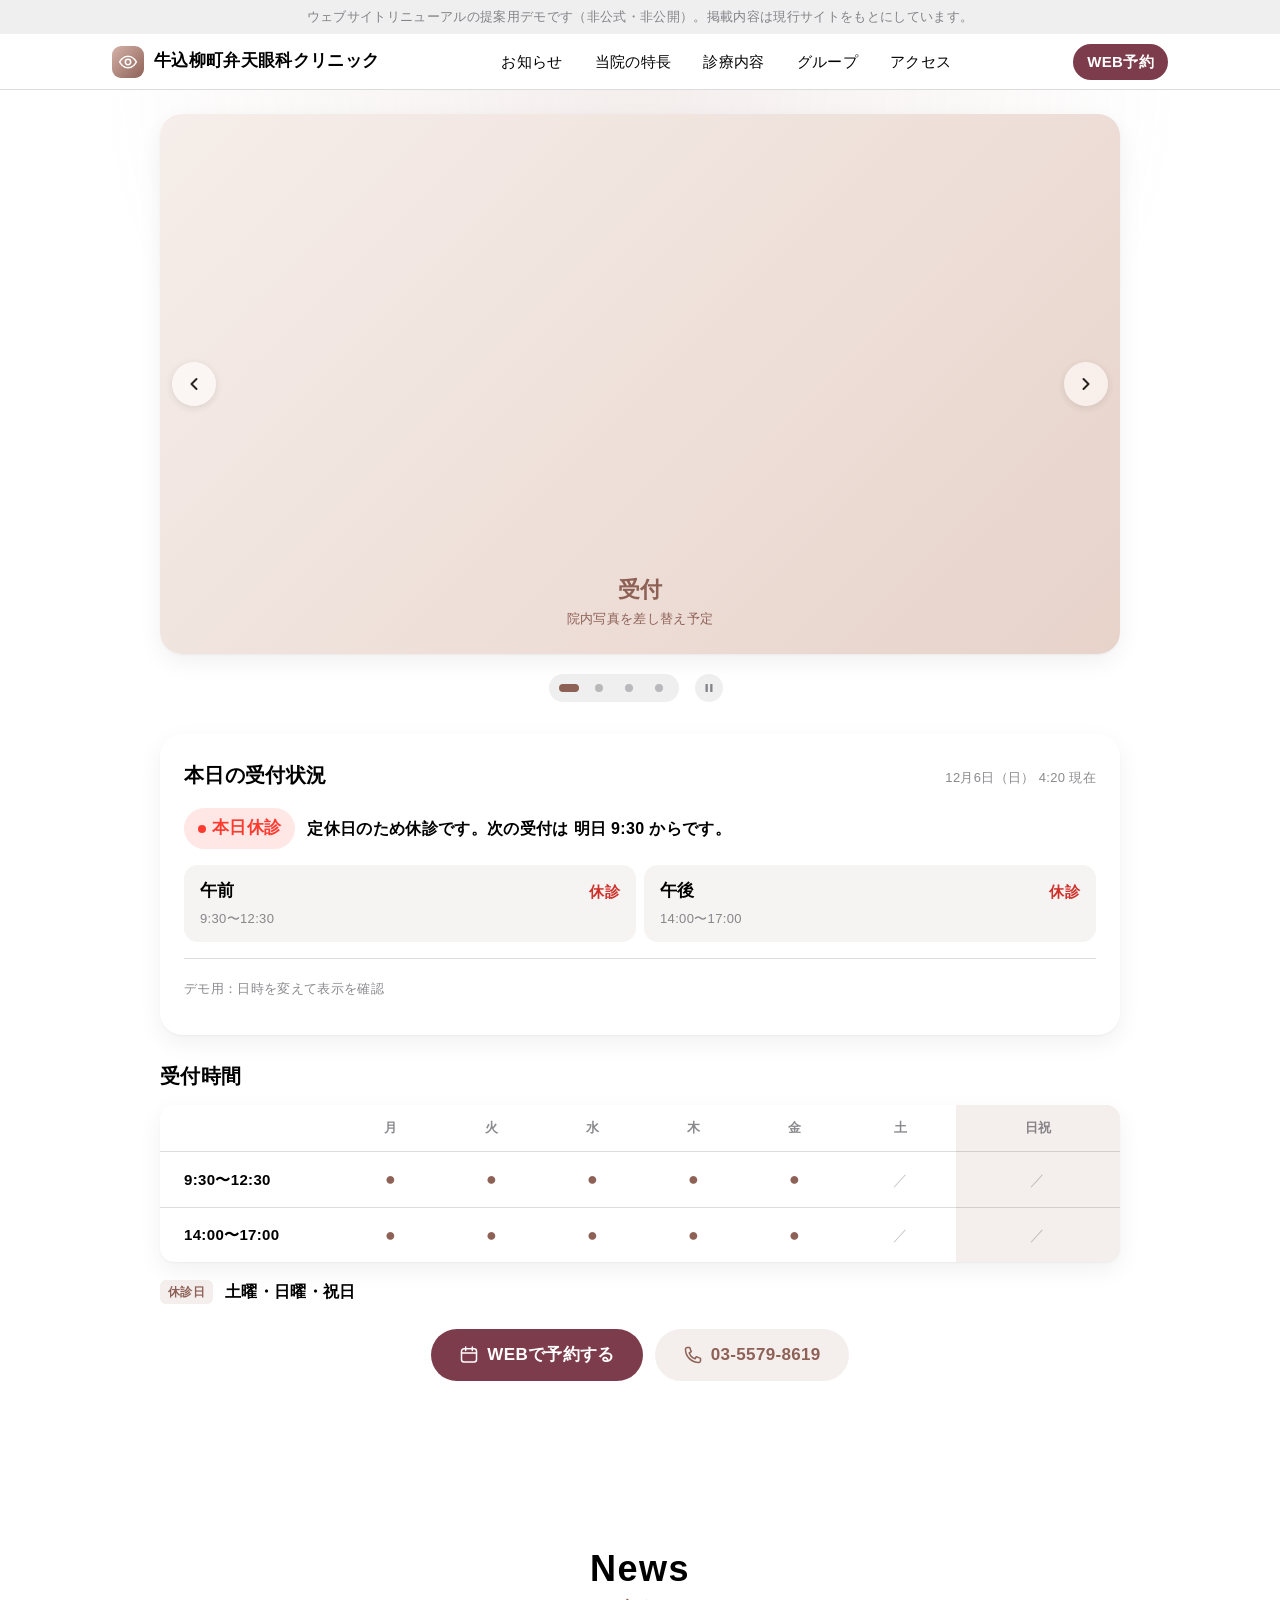
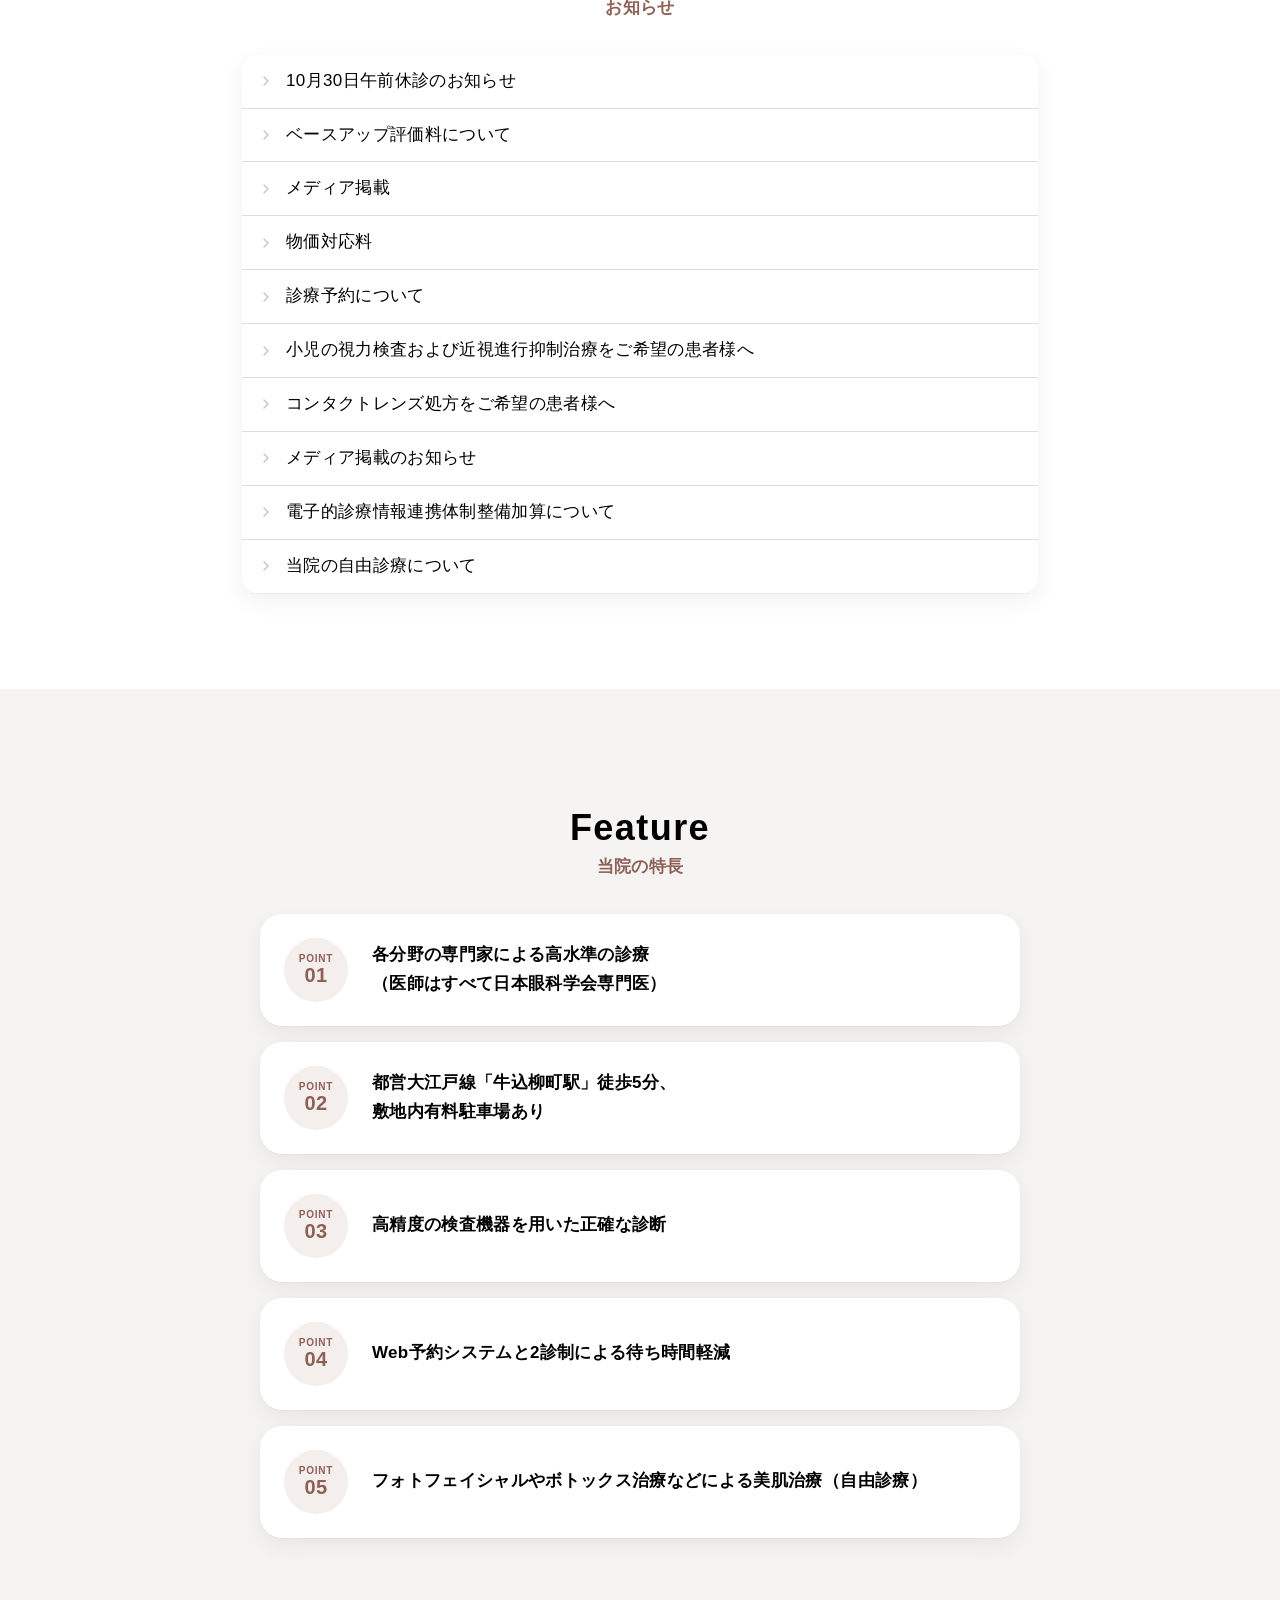
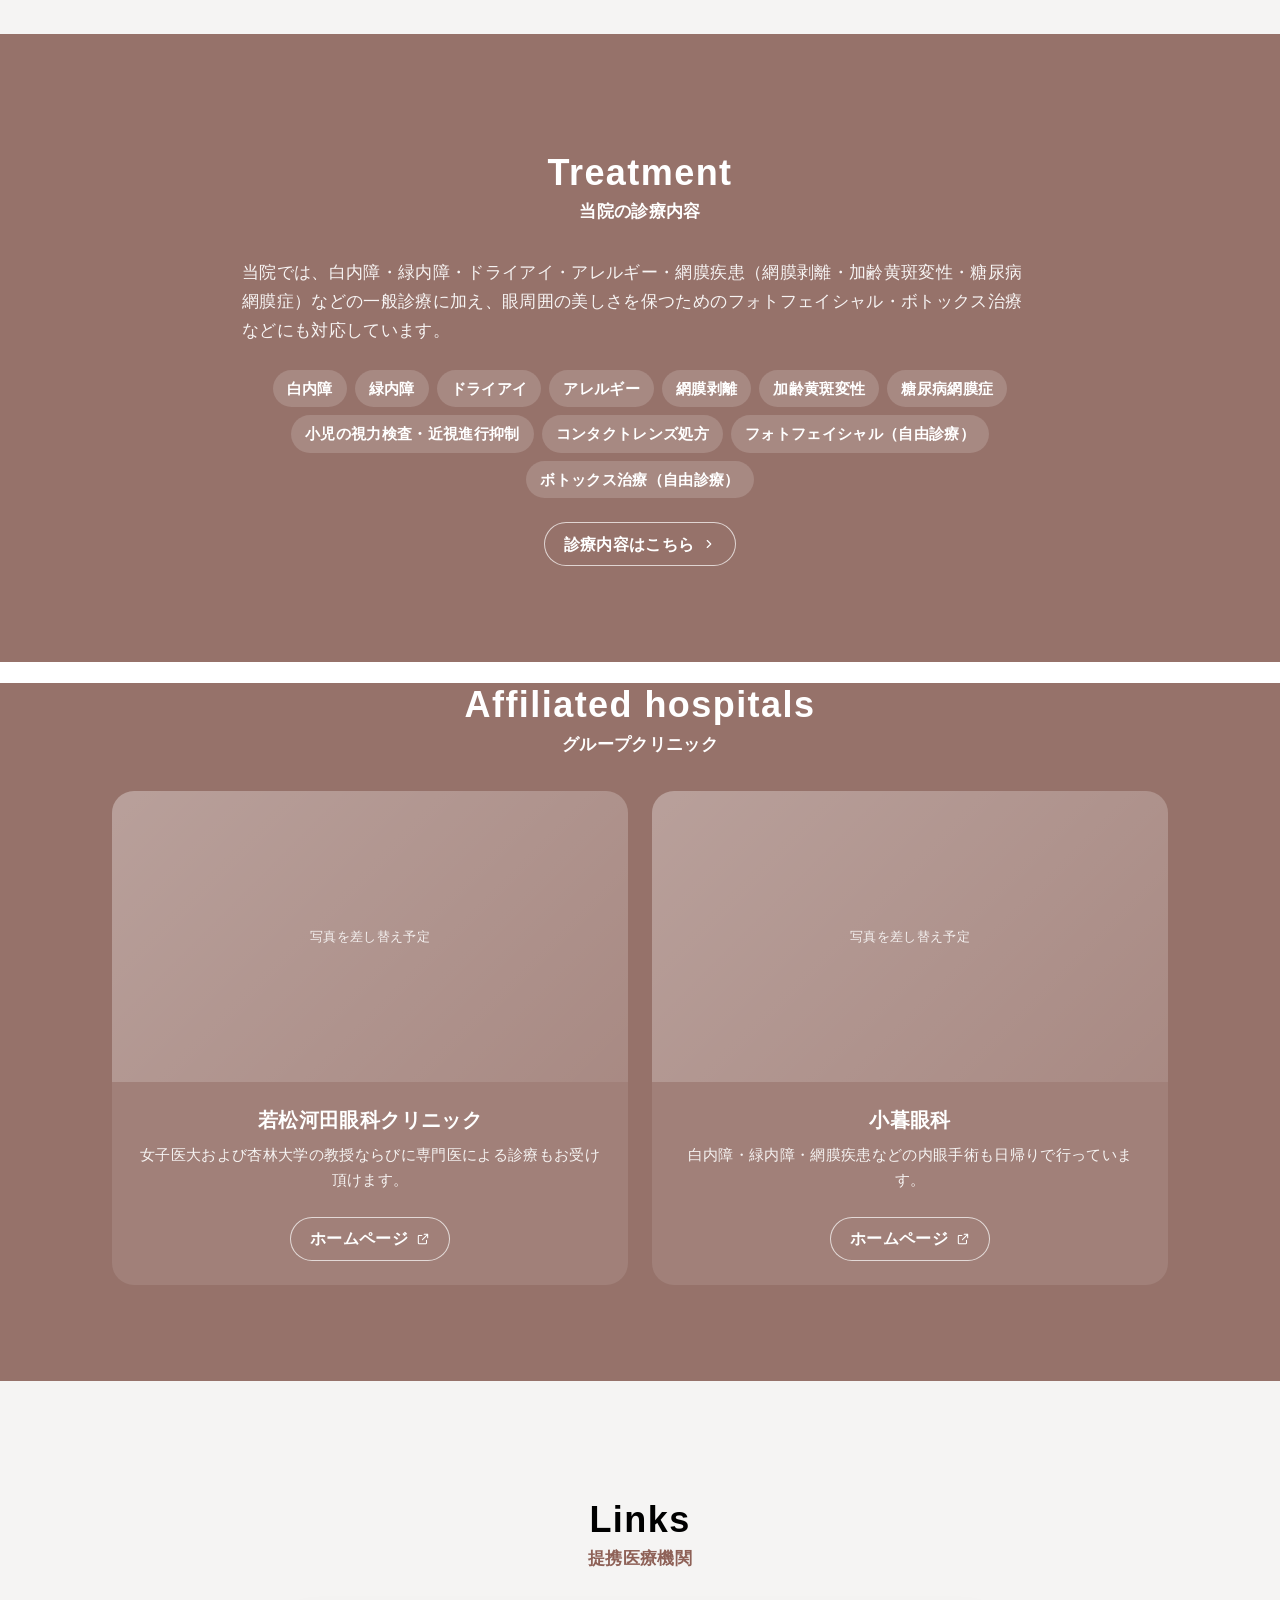
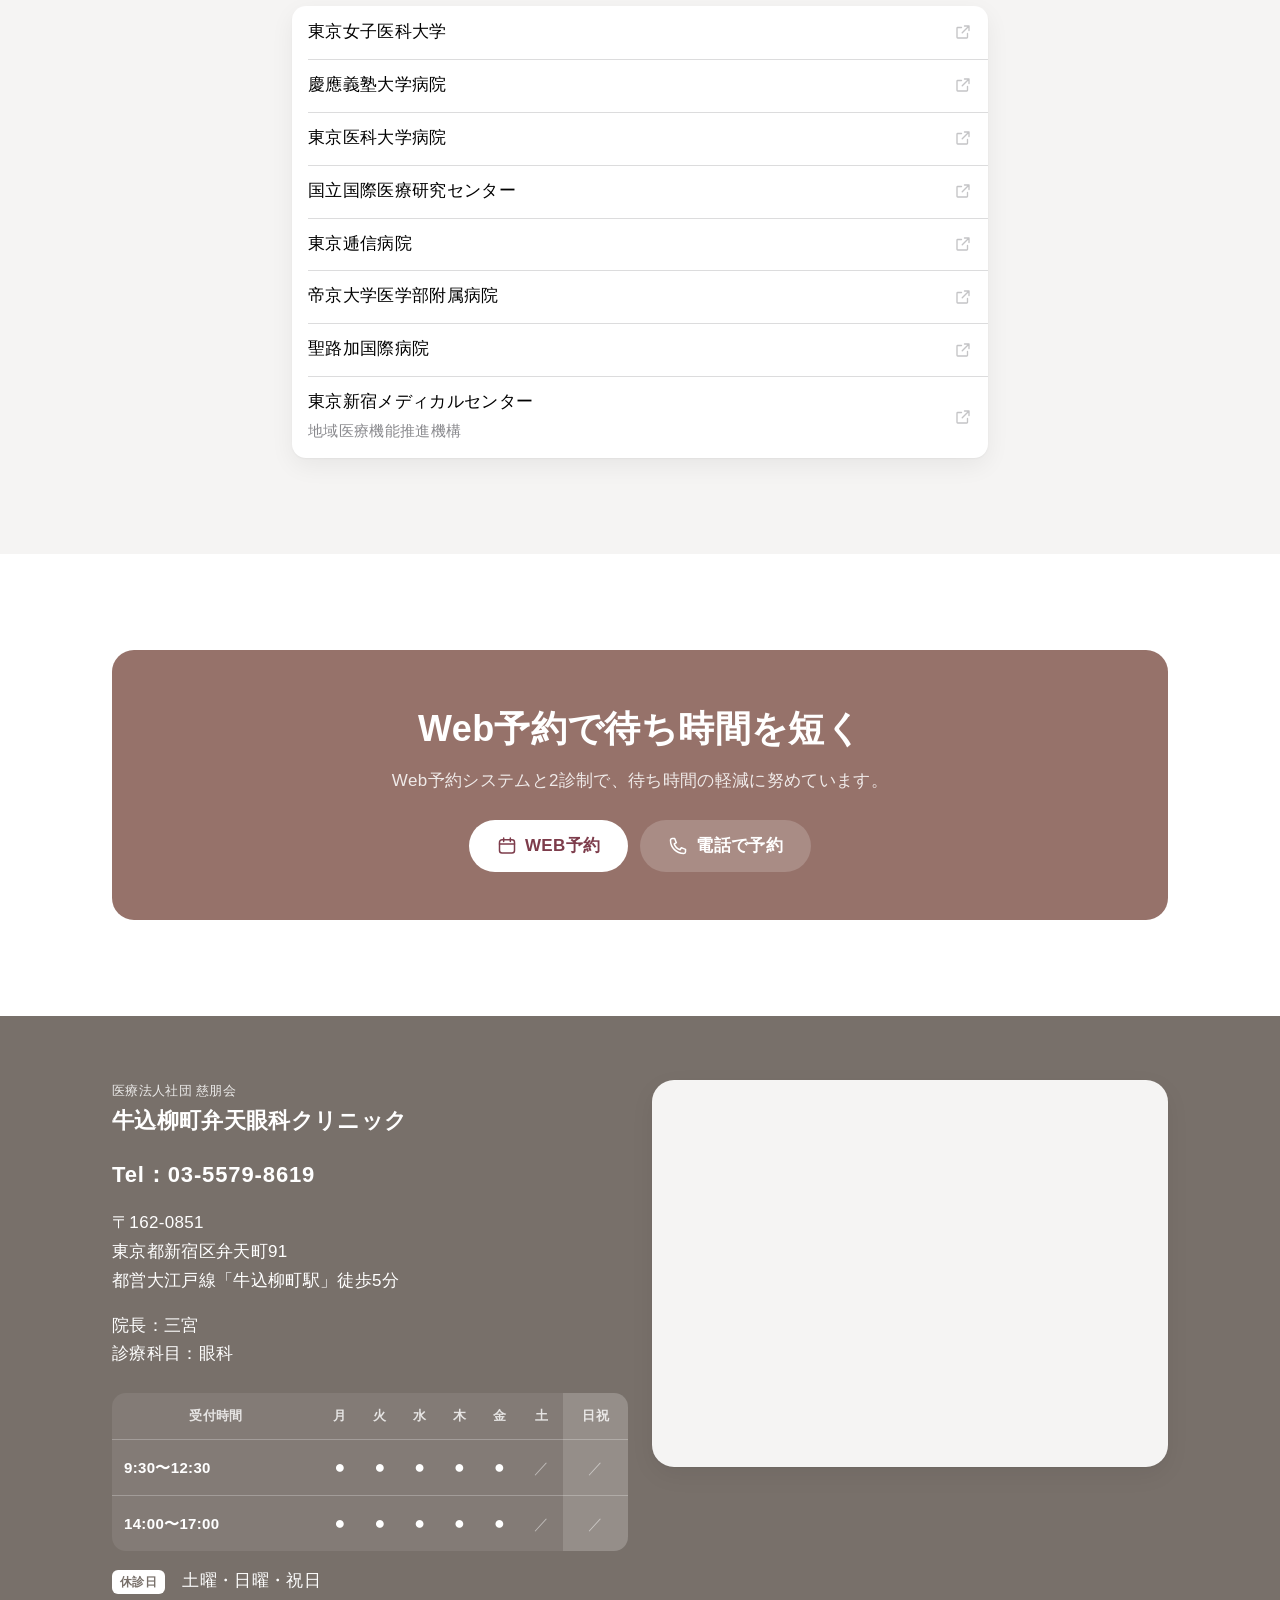
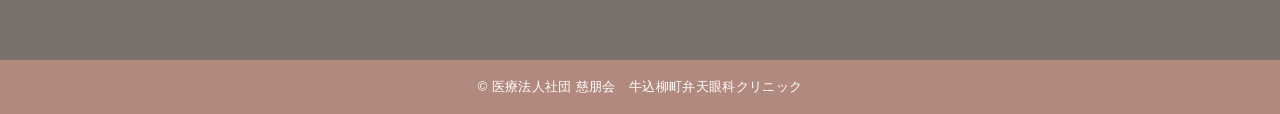
==== index.html @ 4a1d99cc "スライドショーに左右の矢印ボタンを追加 Co-Authored-By: Claude Opus 5.5 <noreply@anthropic.com> Claude-Session: https://" ====
<!doctype html>
<html lang="ja">
<head>
  <meta charset="utf-8">
  <meta name="viewport" content="width=device-width, initial-scale=1, viewport-fit=cover">
  <meta name="color-scheme" content="light dark">
  <meta name="theme-color" content="#ffffff" media="(prefers-color-scheme: light)">
  <meta name="theme-color" content="#000000" media="(prefers-color-scheme: dark)">
  <meta name="robots" content="noindex, nofollow">
  <title>牛込柳町弁天眼科クリニック｜リニューアル提案デモ</title>
  <meta name="description" content="牛込柳町弁天眼科クリニック ウェブサイトリニューアルの提案用デモ（非公式）。">
  <link rel="stylesheet" href="assets/style.css">
  <script src="assets/main.js" defer></script>
</head>
<body>
<svg xmlns="http://www.w3.org/2000/svg" style="display:none" aria-hidden="true">
  <symbol id="i-eye" viewBox="0 0 24 24" fill="none" stroke="currentColor" stroke-width="1.8" stroke-linecap="round" stroke-linejoin="round"><path d="M2 12s3.6-7 10-7 10 7 10 7-3.6 7-10 7S2 12 2 12Z"/><circle cx="12" cy="12" r="3.2"/></symbol>
  <symbol id="i-calendar" viewBox="0 0 24 24" fill="none" stroke="currentColor" stroke-width="1.8" stroke-linecap="round" stroke-linejoin="round"><rect x="3" y="4.5" width="18" height="16" rx="3"/><path d="M3 9.5h18M8 2.5v4M16 2.5v4"/></symbol>
  <symbol id="i-clock" viewBox="0 0 24 24" fill="none" stroke="currentColor" stroke-width="1.8" stroke-linecap="round" stroke-linejoin="round"><circle cx="12" cy="12" r="9"/><path d="M12 7v5l3 2"/></symbol>
  <symbol id="i-phone" viewBox="0 0 24 24" fill="none" stroke="currentColor" stroke-width="1.8" stroke-linecap="round" stroke-linejoin="round"><path d="M5 3h3l2 5-2.5 1.5a11 11 0 0 0 7 7L16 14l5 2v3a2 2 0 0 1-2 2A16 16 0 0 1 3 5a2 2 0 0 1 2-2Z"/></symbol>
  <symbol id="i-pin" viewBox="0 0 24 24" fill="none" stroke="currentColor" stroke-width="1.8" stroke-linecap="round" stroke-linejoin="round"><path d="M12 21s-7-6.2-7-11.5a7 7 0 0 1 14 0C19 14.8 12 21 12 21Z"/><circle cx="12" cy="9.5" r="2.5"/></symbol>
  <symbol id="i-chevron" viewBox="0 0 24 24" fill="none" stroke="currentColor" stroke-width="2" stroke-linecap="round" stroke-linejoin="round"><path d="m9 6 6 6-6 6"/></symbol>
  <symbol id="i-menu" viewBox="0 0 24 24" fill="none" stroke="currentColor" stroke-width="2" stroke-linecap="round"><path d="M4 7h16M4 12h16M4 17h16"/></symbol>
  <symbol id="i-close" viewBox="0 0 24 24" fill="none" stroke="currentColor" stroke-width="2" stroke-linecap="round"><path d="M6 6l12 12M18 6 6 18"/></symbol>
  <symbol id="i-drop" viewBox="0 0 24 24" fill="none" stroke="currentColor" stroke-width="1.8" stroke-linecap="round" stroke-linejoin="round"><path d="M12 3s6 6.5 6 11a6 6 0 0 1-12 0c0-4.5 6-11 6-11Z"/></symbol>
  <symbol id="i-lens" viewBox="0 0 24 24" fill="none" stroke="currentColor" stroke-width="1.8" stroke-linecap="round" stroke-linejoin="round"><circle cx="12" cy="12" r="8.5"/><path d="M7.5 9.5a5 5 0 0 1 4-3"/></symbol>
  <symbol id="i-child" viewBox="0 0 24 24" fill="none" stroke="currentColor" stroke-width="1.8" stroke-linecap="round" stroke-linejoin="round"><circle cx="12" cy="6" r="3"/><path d="M6 21v-4a6 6 0 0 1 12 0v4"/></symbol>
  <symbol id="i-glasses" viewBox="0 0 24 24" fill="none" stroke="currentColor" stroke-width="1.8" stroke-linecap="round" stroke-linejoin="round"><circle cx="6.5" cy="14" r="3.5"/><circle cx="17.5" cy="14" r="3.5"/><path d="M10 14h4M3 14 4.5 7M21 14l-1.5-7"/></symbol>
  <symbol id="i-scope" viewBox="0 0 24 24" fill="none" stroke="currentColor" stroke-width="1.8" stroke-linecap="round" stroke-linejoin="round"><circle cx="12" cy="12" r="9"/><circle cx="12" cy="12" r="4"/><path d="M12 3v3M12 18v3M3 12h3M18 12h3"/></symbol>
  <symbol id="i-sparkle" viewBox="0 0 24 24" fill="none" stroke="currentColor" stroke-width="1.8" stroke-linecap="round" stroke-linejoin="round"><path d="M12 3l1.8 5.2L19 10l-5.2 1.8L12 17l-1.8-5.2L5 10l5.2-1.8Z"/><path d="M19 16l.7 2 2 .7-2 .7-.7 2-.7-2-2-.7 2-.7Z"/></symbol>
  <symbol id="i-person" viewBox="0 0 24 24" fill="none" stroke="currentColor" stroke-width="1.6" stroke-linecap="round" stroke-linejoin="round"><circle cx="12" cy="8" r="4"/><path d="M4 21a8 8 0 0 1 16 0"/></symbol>
  <symbol id="i-doc" viewBox="0 0 24 24" fill="none" stroke="currentColor" stroke-width="1.8" stroke-linecap="round" stroke-linejoin="round"><path d="M6 3h8l4 4v14H6Z"/><path d="M14 3v4h4M9 12h6M9 16h6"/></symbol>
  <symbol id="i-screen" viewBox="0 0 24 24" fill="none" stroke="currentColor" stroke-width="1.8" stroke-linecap="round" stroke-linejoin="round"><rect x="3" y="4" width="18" height="12" rx="2"/><path d="M8 20h8M12 16v4"/></symbol>
  <symbol id="i-external" viewBox="0 0 24 24" fill="none" stroke="currentColor" stroke-width="1.8" stroke-linecap="round" stroke-linejoin="round"><path d="M14 4h6v6M20 4l-9 9M18 14v5a1 1 0 0 1-1 1H5a1 1 0 0 1-1-1V7a1 1 0 0 1 1-1h5"/></symbol>
  <symbol id="i-up" viewBox="0 0 24 24" fill="none" stroke="currentColor" stroke-width="2" stroke-linecap="round" stroke-linejoin="round"><path d="m6 15 6-6 6 6"/></symbol>
</svg>
<a class="skip-link" href="#main">本文へスキップ</a>

<div class="demo-banner">ウェブサイトリニューアルの提案用デモです（非公式・非公開）。掲載内容は現行サイトをもとにしています。</div>

<header class="navbar">
  <div class="container">
    <a class="brand" href="index.html" aria-label="牛込柳町弁天眼科クリニック ホーム">
      <span class="brand-mark"><svg width="20" height="20"><use href="#i-eye"/></svg></span>
      <span>牛込柳町弁天眼科クリニック</span>
    </a>
    <nav aria-label="メインメニュー">
      <ul class="nav-links">
        <li><a href="#news">お知らせ</a></li>
        <li><a href="#feature">当院の特長</a></li>
        <li><a href="#treatment">診療内容</a></li>
        <li><a href="#group">グループ</a></li>
        <li><a href="#access">アクセス</a></li>
      </ul>
    </nav>
    <div class="nav-actions">
      <a class="btn btn-accent btn-small" href="#reserve">WEB予約</a>
      <button class="menu-button" type="button" data-open-sheet aria-controls="menu-sheet" aria-expanded="false" aria-label="メニューを開く">
        <svg width="22" height="22"><use href="#i-menu"/></svg>
      </button>
    </div>
  </div>
</header>

<div class="sheet" id="menu-sheet" data-open="false" role="dialog" aria-modal="true" aria-labelledby="sheet-title">
  <div class="sheet-backdrop" data-close-sheet></div>
  <div class="sheet-panel">
    <div class="sheet-grabber"></div>
    <div class="sheet-header">
      <h2 id="sheet-title">メニュー</h2>
      <button class="menu-button" type="button" data-close-sheet aria-label="メニューを閉じる"><svg width="22" height="22"><use href="#i-close"/></svg></button>
    </div>
    <div class="list-group">
      <a class="list-row" href="#news"><span class="grow">お知らせ</span><svg class="chevron" width="16" height="16"><use href="#i-chevron"/></svg></a>
      <a class="list-row" href="#feature"><span class="grow">当院の特長</span><svg class="chevron" width="16" height="16"><use href="#i-chevron"/></svg></a>
      <a class="list-row" href="#treatment"><span class="grow">診療内容</span><svg class="chevron" width="16" height="16"><use href="#i-chevron"/></svg></a>
      <a class="list-row" href="#group"><span class="grow">グループクリニック</span><svg class="chevron" width="16" height="16"><use href="#i-chevron"/></svg></a>
      <a class="list-row" href="#links"><span class="grow">提携医療機関</span><svg class="chevron" width="16" height="16"><use href="#i-chevron"/></svg></a>
      <a class="list-row" href="#access"><span class="grow">診療時間・アクセス</span><svg class="chevron" width="16" height="16"><use href="#i-chevron"/></svg></a>
    </div>
  </div>
</div>

<main id="main">
  <!-- Hero：院内写真スライドショー -->
  <section class="hero hero-slides" aria-labelledby="hero-title">
    <h1 id="hero-title" class="visually-hidden">牛込柳町弁天眼科クリニック</h1>
    <div class="container">
      <div class="carousel" aria-roledescription="カルーセル" aria-label="院内写真" data-carousel>
        <ul class="carousel-track" data-track tabindex="0">
          <li class="slide" id="slide-1" role="group" aria-roledescription="スライド" aria-label="1 / 4：受付">
            <div class="slide-photo" style="background:linear-gradient(135deg,#f6eeea,#e7d3ca)">
              <span class="slide-label">受付</span>
              <span class="slide-note">院内写真を差し替え予定</span>
            </div>
          </li>
          <li class="slide" id="slide-2" role="group" aria-roledescription="スライド" aria-label="2 / 4：待合室">
            <div class="slide-photo" style="background:linear-gradient(135deg,#f3ece4,#dcc8b9)">
              <span class="slide-label">待合室</span>
              <span class="slide-note">院内写真を差し替え予定</span>
            </div>
          </li>
          <li class="slide" id="slide-3" role="group" aria-roledescription="スライド" aria-label="3 / 4：検査室">
            <div class="slide-photo" style="background:linear-gradient(135deg,#eef0f2,#d9d4d0)">
              <span class="slide-label">検査室</span>
              <span class="slide-note">院内写真を差し替え予定</span>
            </div>
          </li>
          <li class="slide" id="slide-4" role="group" aria-roledescription="スライド" aria-label="4 / 4：診察室">
            <div class="slide-photo" style="background:linear-gradient(135deg,#f5ebe8,#e0c6bf)">
              <span class="slide-label">診察室</span>
              <span class="slide-note">院内写真を差し替え予定</span>
            </div>
          </li>
        </ul>
        <button type="button" class="carousel-arrow prev" data-prev aria-label="前の写真">
          <svg width="20" height="20" viewBox="0 0 24 24" fill="none" stroke="currentColor" stroke-width="2.4" stroke-linecap="round" stroke-linejoin="round"><path d="m15 6-6 6 6 6"/></svg>
        </button>
        <button type="button" class="carousel-arrow next" data-next aria-label="次の写真">
          <svg width="20" height="20" viewBox="0 0 24 24" fill="none" stroke="currentColor" stroke-width="2.4" stroke-linecap="round" stroke-linejoin="round"><path d="m9 6 6 6-6 6"/></svg>
        </button>
        <div class="carousel-controls">
          <div class="page-control" role="group" aria-label="表示する写真を選ぶ"><button type="button" aria-label="1枚目：受付" data-slide-to="0"></button><button type="button" aria-label="2枚目：待合室" data-slide-to="1"></button><button type="button" aria-label="3枚目：検査室" data-slide-to="2"></button><button type="button" aria-label="4枚目：診察室" data-slide-to="3"></button></div>
          <button type="button" class="carousel-toggle" data-toggle aria-label="スライドショーを一時停止">
            <svg width="14" height="14" viewBox="0 0 24 24" fill="currentColor" data-icon-pause><rect x="6" y="5" width="4" height="14" rx="1"/><rect x="14" y="5" width="4" height="14" rx="1"/></svg>
            <svg width="14" height="14" viewBox="0 0 24 24" fill="currentColor" data-icon-play hidden><path d="M8 5v14l11-7z"/></svg>
          </button>
        </div>
      </div>
      <section class="today-card" aria-labelledby="today-title" data-today>
        <div class="today-head">
          <h2 id="today-title">本日の受付状況</h2>
          <time class="today-date" data-today-date></time>
        </div>
        <div class="today-main" aria-live="polite">
          <span class="pill pill-closed" data-today-pill>確認中</span>
          <p class="today-message" data-today-message>受付状況を確認しています</p>
        </div>
        <div class="today-sessions">
          <div class="session">
            <span class="session-name">午前</span>
            <span class="session-time">9:30〜12:30</span>
            <span class="session-state" data-session="am">―</span>
          </div>
          <div class="session">
            <span class="session-name">午後</span>
            <span class="session-time">14:00〜17:00</span>
            <span class="session-state" data-session="pm">―</span>
          </div>
        </div>
        <p class="today-note" data-today-note hidden></p>
        <details class="demo-clock">
          <summary>デモ用：日時を変えて表示を確認</summary>
          <div class="demo-clock-body">
            <label>日時 <input type="datetime-local" data-demo-now></label>
            <button type="button" class="btn btn-tinted btn-small" data-demo-sample="2026-10-30T10:00">10/30 午前（臨時休診）</button>
            <button type="button" class="btn btn-tinted btn-small" data-demo-sample="2026-11-02T10:30">平日 10:30</button>
            <button type="button" class="btn btn-tinted btn-small" data-demo-sample="2026-11-02T13:30">平日 昼休み</button>
            <button type="button" class="btn btn-tinted btn-small" data-demo-sample="2026-11-03T10:00">祝日</button>
            <button type="button" class="btn btn-plain btn-small" data-demo-reset>現在時刻に戻す</button>
          </div>
        </details>
      </section>
      <section class="hours-card" aria-labelledby="hours-title">
        <div class="hours-card-head">
          <h2 id="hours-title">受付時間</h2>
        </div>
        <div class="hours-wrap">
          <table class="hours">
            <thead>
              <tr>
                <th scope="col"><span class="visually-hidden">時間帯</span></th>
                <th scope="col" data-day="1">月</th><th scope="col" data-day="2">火</th><th scope="col" data-day="3">水</th><th scope="col" data-day="4">木</th><th scope="col" data-day="5">金</th><th scope="col" data-day="6">土</th><th scope="col" data-day="0">日祝</th>
              </tr>
            </thead>
            <tbody>
              <tr><th scope="row">9:30〜12:30</th><td data-day="1"><span class="mark-open" aria-label="診療">●</span></td><td data-day="2"><span class="mark-open" aria-label="診療">●</span></td><td data-day="3"><span class="mark-open" aria-label="診療">●</span></td><td data-day="4"><span class="mark-open" aria-label="診療">●</span></td><td data-day="5"><span class="mark-open" aria-label="診療">●</span></td><td data-day="6"><span class="mark-closed" aria-label="休診">／</span></td><td data-day="0"><span class="mark-closed" aria-label="休診">／</span></td></tr>
              <tr><th scope="row">14:00〜17:00</th><td data-day="1"><span class="mark-open" aria-label="診療">●</span></td><td data-day="2"><span class="mark-open" aria-label="診療">●</span></td><td data-day="3"><span class="mark-open" aria-label="診療">●</span></td><td data-day="4"><span class="mark-open" aria-label="診療">●</span></td><td data-day="5"><span class="mark-open" aria-label="診療">●</span></td><td data-day="6"><span class="mark-closed" aria-label="休診">／</span></td><td data-day="0"><span class="mark-closed" aria-label="休診">／</span></td></tr>
            </tbody>
          </table>
        </div>
        <p class="closed-days"><span class="tag">休診日</span>土曜・日曜・祝日</p>
      </section>
      <div class="hero-actions" style="margin-top:var(--s3)">
        <a class="btn btn-accent btn-large" href="#reserve">
          <svg width="20" height="20"><use href="#i-calendar"/></svg>WEBで予約する
        </a>
        <a class="btn btn-tinted btn-large" href="tel:0355798619">
          <svg width="20" height="20"><use href="#i-phone"/></svg>03-5579-8619
        </a>
      </div>
    </div>
  </section>

  <!-- News -->
  <section class="section" id="news" aria-labelledby="news-title">
    <div class="container" style="max-width:860px">
      <h2 class="section-title" id="news-title"><span class="en">News</span><span class="ja">お知らせ</span></h2>
      <div class="list-group news reveal">
        <details><summary><svg class="chevron" width="16" height="16"><use href="#i-chevron"/></svg><span class="grow">10月30日午前休診のお知らせ</span></summary><p class="news-body">本文は現行サイトの掲載内容を反映します。</p></details>
        <details><summary><svg class="chevron" width="16" height="16"><use href="#i-chevron"/></svg><span class="grow">ベースアップ評価料について</span></summary><p class="news-body">本文は現行サイトの掲載内容を反映します。</p></details>
        <details><summary><svg class="chevron" width="16" height="16"><use href="#i-chevron"/></svg><span class="grow">メディア掲載</span></summary><p class="news-body">本文は現行サイトの掲載内容を反映します。</p></details>
        <details><summary><svg class="chevron" width="16" height="16"><use href="#i-chevron"/></svg><span class="grow">物価対応料</span></summary><p class="news-body">本文は現行サイトの掲載内容を反映します。</p></details>
        <details><summary><svg class="chevron" width="16" height="16"><use href="#i-chevron"/></svg><span class="grow">診療予約について</span></summary><p class="news-body">本文は現行サイトの掲載内容を反映します。</p></details>
        <details><summary><svg class="chevron" width="16" height="16"><use href="#i-chevron"/></svg><span class="grow">小児の視力検査および近視進行抑制治療をご希望の患者様へ</span></summary><p class="news-body">本文は現行サイトの掲載内容を反映します。</p></details>
        <details><summary><svg class="chevron" width="16" height="16"><use href="#i-chevron"/></svg><span class="grow">コンタクトレンズ処方をご希望の患者様へ</span></summary><p class="news-body">本文は現行サイトの掲載内容を反映します。</p></details>
        <details><summary><svg class="chevron" width="16" height="16"><use href="#i-chevron"/></svg><span class="grow">メディア掲載のお知らせ</span></summary><p class="news-body">本文は現行サイトの掲載内容を反映します。</p></details>
        <details><summary><svg class="chevron" width="16" height="16"><use href="#i-chevron"/></svg><span class="grow">電子的診療情報連携体制整備加算について</span></summary><p class="news-body">本文は現行サイトの掲載内容を反映します。</p></details>
        <details><summary><svg class="chevron" width="16" height="16"><use href="#i-chevron"/></svg><span class="grow">当院の自由診療について</span></summary><p class="news-body">本文は現行サイトの掲載内容を反映します。</p></details>
      </div>
    </div>
  </section>

  <!-- Feature -->
  <section class="section section-alt" id="feature" aria-labelledby="feature-title">
    <div class="container">
      <h2 class="section-title" id="feature-title"><span class="en">Feature</span><span class="ja">当院の特長</span></h2>
      <ol class="points">
        <li class="point reveal"><span class="point-num"><small>POINT</small>01</span><p>各分野の専門家による高水準の診療<br>（医師はすべて日本眼科学会専門医）</p></li>
        <li class="point reveal"><span class="point-num"><small>POINT</small>02</span><p>都営大江戸線「牛込柳町駅」徒歩5分、<br>敷地内有料駐車場あり</p></li>
        <li class="point reveal"><span class="point-num"><small>POINT</small>03</span><p>高精度の検査機器を用いた正確な診断</p></li>
        <li class="point reveal"><span class="point-num"><small>POINT</small>04</span><p>Web予約システムと2診制による待ち時間軽減</p></li>
        <li class="point reveal"><span class="point-num"><small>POINT</small>05</span><p>フォトフェイシャルやボトックス治療などによる美肌治療（自由診療）</p></li>
      </ol>
    </div>
  </section>

  <!-- Treatment -->
  <section class="section band" id="treatment" aria-labelledby="treatment-title">
    <div class="container" style="max-width:860px;text-align:center">
      <h2 class="section-title" id="treatment-title"><span class="en">Treatment</span><span class="ja">当院の診療内容</span></h2>
      <p class="reveal" style="text-align:left">当院では、白内障・緑内障・ドライアイ・アレルギー・網膜疾患（網膜剥離・加齢黄斑変性・糖尿病網膜症）などの一般診療に加え、眼周囲の美しさを保つためのフォトフェイシャル・ボトックス治療などにも対応しています。</p>
      <ul class="chips reveal" aria-label="主な診療内容">
        <li>白内障</li>
        <li>緑内障</li>
        <li>ドライアイ</li>
        <li>アレルギー</li>
        <li>網膜剥離</li>
        <li>加齢黄斑変性</li>
        <li>糖尿病網膜症</li>
        <li>小児の視力検査・近視進行抑制</li>
        <li>コンタクトレンズ処方</li>
        <li>フォトフェイシャル（自由診療）</li>
        <li>ボトックス治療（自由診療）</li>
      </ul>
      <a class="btn btn-outline-light" href="#">診療内容はこちら<svg width="14" height="14"><use href="#i-chevron"/></svg></a>
    </div>
  </section>

  <!-- Group clinics -->
  <section class="section band" id="group" aria-labelledby="group-title" style="padding-top:0">
    <div class="container">
      <h2 class="section-title" id="group-title"><span class="en">Affiliated hospitals</span><span class="ja">グループクリニック</span></h2>
      <div class="grid grid-2">
        <article class="card reveal">
          <div class="clinic-photo" role="img" aria-label="若松河田眼科クリニックの写真（差し替え予定）">写真を差し替え予定</div>
          <h3>若松河田眼科クリニック</h3>
          <p>女子医大および杏林大学の教授ならびに専門医による診療もお受け頂けます。</p>
          <a class="btn btn-outline-light" href="#">ホームページ<svg width="14" height="14"><use href="#i-external"/></svg></a>
        </article>
        <article class="card reveal">
          <div class="clinic-photo" role="img" aria-label="小暮眼科の写真（差し替え予定）">写真を差し替え予定</div>
          <h3>小暮眼科</h3>
          <p>白内障・緑内障・網膜疾患などの内眼手術も日帰りで行っています。</p>
          <a class="btn btn-outline-light" href="#">ホームページ<svg width="14" height="14"><use href="#i-external"/></svg></a>
        </article>
      </div>
    </div>
  </section>

  <!-- Links -->
  <section class="section section-alt" id="links" aria-labelledby="links-title">
    <div class="container" style="max-width:760px">
      <h2 class="section-title" id="links-title"><span class="en">Links</span><span class="ja">提携医療機関</span></h2>
      <div class="list-group reveal">
        <a class="list-row" href="#"><span class="grow">東京女子医科大学</span><svg class="chevron" width="18" height="18"><use href="#i-external"/></svg></a>
        <a class="list-row" href="#"><span class="grow">慶應義塾大学病院</span><svg class="chevron" width="18" height="18"><use href="#i-external"/></svg></a>
        <a class="list-row" href="#"><span class="grow">東京医科大学病院</span><svg class="chevron" width="18" height="18"><use href="#i-external"/></svg></a>
        <a class="list-row" href="#"><span class="grow">国立国際医療研究センター</span><svg class="chevron" width="18" height="18"><use href="#i-external"/></svg></a>
        <a class="list-row" href="#"><span class="grow">東京逓信病院</span><svg class="chevron" width="18" height="18"><use href="#i-external"/></svg></a>
        <a class="list-row" href="#"><span class="grow">帝京大学医学部附属病院</span><svg class="chevron" width="18" height="18"><use href="#i-external"/></svg></a>
        <a class="list-row" href="#"><span class="grow">聖路加国際病院</span><svg class="chevron" width="18" height="18"><use href="#i-external"/></svg></a>
        <a class="list-row" href="#"><span class="grow">東京新宿メディカルセンター<br><span class="detail">地域医療機能推進機構</span></span><svg class="chevron" width="18" height="18"><use href="#i-external"/></svg></a>
      </div>
    </div>
  </section>

  <!-- Reserve -->
  <section class="section" id="reserve" aria-labelledby="reserve-title">
    <div class="container">
      <div class="cta reveal">
        <h2 id="reserve-title">Web予約で待ち時間を短く</h2>
        <p>Web予約システムと2診制で、待ち時間の軽減に努めています。</p>
        <div class="hero-actions">
          <a class="btn btn-filled btn-large" href="#" onclick="alert('提案用デモのため予約はできません');return false;">
            <svg width="20" height="20"><use href="#i-calendar"/></svg>WEB予約
          </a>
          <a class="btn btn-tinted btn-large" href="tel:0355798619">
            <svg width="20" height="20"><use href="#i-phone"/></svg>電話で予約
          </a>
        </div>
      </div>
    </div>
  </section>
</main>

<!-- Clinic info / Access -->
<footer>
  <section class="footer-info" id="access" aria-labelledby="access-title">
    <div class="container">
      <div class="grid grid-2">
        <div>
          <p style="margin:0;font-size:var(--footnote);opacity:.85">医療法人社団 慈朋会</p>
          <h2 id="access-title" style="margin:0 0 var(--s2);font-size:var(--title2)">牛込柳町弁天眼科クリニック</h2>
          <p class="tel" style="margin:0 0 var(--s2)"><a href="tel:0355798619">Tel：03-5579-8619</a></p>
          <p style="margin:0 0 var(--s2)">〒162-0851<br>東京都新宿区弁天町91<br>都営大江戸線「牛込柳町駅」徒歩5分</p>
          <p style="margin:0 0 var(--s3)">院長：三宮<br>診療科目：眼科</p>

          <div class="hours-wrap">
            <table class="hours" style="min-width:0">
              <caption class="visually-hidden">受付時間</caption>
              <thead>
                <tr>
                  <th scope="col">受付時間</th>
                  <th scope="col" data-day="1">月</th>
                  <th scope="col" data-day="2">火</th>
                  <th scope="col" data-day="3">水</th>
                  <th scope="col" data-day="4">木</th>
                  <th scope="col" data-day="5">金</th>
                  <th scope="col" data-day="6">土</th>
                  <th scope="col" data-day="0">日祝</th>
                </tr>
              </thead>
              <tbody>
                <tr>
                  <th scope="row">9:30〜12:30</th>
                  <td data-day="1"><span class="mark-open" aria-label="診療">●</span></td>
                  <td data-day="2"><span class="mark-open" aria-label="診療">●</span></td>
                  <td data-day="3"><span class="mark-open" aria-label="診療">●</span></td>
                  <td data-day="4"><span class="mark-open" aria-label="診療">●</span></td>
                  <td data-day="5"><span class="mark-open" aria-label="診療">●</span></td>
                  <td data-day="6"><span class="mark-closed" aria-label="休診">／</span></td>
                  <td data-day="0"><span class="mark-closed" aria-label="休診">／</span></td>
                </tr>
                <tr>
                  <th scope="row">14:00〜17:00</th>
                  <td data-day="1"><span class="mark-open" aria-label="診療">●</span></td>
                  <td data-day="2"><span class="mark-open" aria-label="診療">●</span></td>
                  <td data-day="3"><span class="mark-open" aria-label="診療">●</span></td>
                  <td data-day="4"><span class="mark-open" aria-label="診療">●</span></td>
                  <td data-day="5"><span class="mark-open" aria-label="診療">●</span></td>
                  <td data-day="6"><span class="mark-closed" aria-label="休診">／</span></td>
                  <td data-day="0"><span class="mark-closed" aria-label="休診">／</span></td>
                </tr>
              </tbody>
            </table>
          </div>
          <p style="margin:var(--s2) 0 0"><span class="tag" style="background:#fff;color:var(--taupe)">休診日</span>　土曜・日曜・祝日</p>
        </div>
        <div>
          <iframe class="map-embed" title="牛込柳町弁天眼科クリニックの地図" loading="lazy" referrerpolicy="no-referrer-when-downgrade"
            src="https://maps.google.com/maps?q=%E6%9D%B1%E4%BA%AC%E9%83%BD%E6%96%B0%E5%AE%BF%E5%8C%BA%E5%BC%81%E5%A4%A9%E7%94%BA91&z=16&output=embed"></iframe>
        </div>
      </div>
    </div>
  </section>
  <p class="copybar" style="margin:0">© 医療法人社団 慈朋会　牛込柳町弁天眼科クリニック</p>
</footer>

<nav class="tabbar" aria-label="クイックアクション">
  <a href="tel:0355798619"><svg><use href="#i-phone"/></svg>電話</a>
  <a class="primary" href="#reserve"><svg><use href="#i-calendar"/></svg>WEB予約</a>
  <a href="#main"><svg><use href="#i-up"/></svg>TOP</a>
</nav>
</body>
</html>
---- assets/style.css ----
/* ==========================================================
   やなぎさわ眼科 デモサイト
   Apple Human Interface Guidelines を基準にした設計
   - システムフォント（SF Pro / ヒラギノ）
   - セマンティックカラー（ライト/ダーク自動切替）
   - 8pt グリッド、タップ領域 44pt 以上
   - Materials（半透明ブラー）のナビゲーション
   - 視差効果を減らす設定（prefers-reduced-motion）に対応
   ========================================================== */

:root {
  /* System colors (iOS Light) */
  --blue: #007aff;
  --green: #34c759;
  --orange: #ff9500;
  --red: #ff3b30;
  --teal: #30b0c7;
  --indigo: #5856d6;

  /* Semantic colors */
  --label: #000000;
  --label-secondary: rgba(60, 60, 67, 0.6);
  --label-tertiary: rgba(60, 60, 67, 0.3);
  --bg: #ffffff;
  --bg-secondary: #f5f4f3;
  --bg-grouped: #f5f4f3;
  --bg-elevated: #ffffff;
  --fill: rgba(120, 120, 128, 0.12);
  --separator: rgba(60, 60, 67, 0.18);
  --material: rgba(255, 255, 255, 0.72);
  /* ブランドカラー（くすみローズ／ワイン／トープ） */
  --tint: #b1897f;
  --tint-strong: #8e6157;
  --tint-soft: rgba(177, 137, 127, 0.14);
  --accent: #7d3c4b;
  --band: #96726a;
  --taupe: #78706a;
  --shadow: 0 1px 2px rgba(0, 0, 0, 0.04), 0 8px 24px rgba(0, 0, 0, 0.06);

  /* Typography (HIG text styles, px ≒ pt) */
  --font: -apple-system, BlinkMacSystemFont, "SF Pro Text", "Hiragino Sans",
    "Hiragino Kaku Gothic ProN", "Noto Sans JP", "Yu Gothic", sans-serif;
  --large-title: clamp(2.125rem, 1.4rem + 3.2vw, 3.5rem);
  --title1: clamp(1.75rem, 1.4rem + 1.4vw, 2.25rem);
  --title2: 1.375rem;
  --title3: 1.25rem;
  --headline: 1.0625rem;
  --body: 1.0625rem;
  --callout: 1rem;
  --subhead: 0.9375rem;
  --footnote: 0.8125rem;
  --caption: 0.75rem;

  /* Spacing (8pt grid) */
  --s1: 8px;
  --s2: 16px;
  --s3: 24px;
  --s4: 32px;
  --s6: 48px;
  --s8: 64px;
  --s12: 96px;

  --radius-s: 10px;
  --radius-m: 14px;
  --radius-l: 22px;
  --max: 1120px;
  --nav-h: 56px;
}

@media (prefers-color-scheme: dark) {
  :root {
    --blue: #0a84ff;
    --green: #30d158;
    --orange: #ff9f0a;
    --red: #ff453a;
    --teal: #40c8e0;
    --indigo: #5e5ce6;

    --label: #ffffff;
    --label-secondary: rgba(235, 235, 245, 0.6);
    --label-tertiary: rgba(235, 235, 245, 0.3);
    --bg: #000000;
    --bg-secondary: #1c1c1e;
    --bg-grouped: #000000;
    --bg-elevated: #1c1c1e;
    --fill: rgba(120, 120, 128, 0.24);
    --separator: rgba(84, 84, 88, 0.6);
    --material: rgba(30, 30, 30, 0.72);
    --tint: #c9a197;
    --tint-strong: #e0bcb2;
    --tint-soft: rgba(201, 161, 151, 0.18);
    --accent: #c9788a;
    --band: #4a3733;
    --taupe: #2a2624;
    --shadow: 0 0 0 1px rgba(255, 255, 255, 0.06);
  }
}

*,
*::before,
*::after {
  box-sizing: border-box;
}

html {
  -webkit-text-size-adjust: 100%;
  scroll-behavior: smooth;
  scroll-padding-top: calc(var(--nav-h) + var(--s2));
}

body {
  margin: 0;
  font-family: var(--font);
  font-size: var(--body);
  line-height: 1.7;
  letter-spacing: 0.02em;
  color: var(--label);
  background: var(--bg);
  -webkit-font-smoothing: antialiased;
  font-feature-settings: "palt" 1;
}

img,
svg {
  display: block;
  max-width: 100%;
}

a {
  color: var(--tint-strong);
  text-decoration: none;
}

a:hover {
  text-decoration: underline;
}

:focus-visible {
  outline: 3px solid var(--blue);
  outline-offset: 2px;
  border-radius: 6px;
}

.skip-link {
  position: absolute;
  left: var(--s2);
  top: -100px;
  z-index: 100;
  padding: var(--s1) var(--s2);
  background: var(--bg-elevated);
  border-radius: var(--radius-s);
}

.skip-link:focus {
  top: var(--s1);
}

.container {
  width: 100%;
  max-width: var(--max);
  margin: 0 auto;
  padding: 0 var(--s2);
}

@media (min-width: 744px) {
  .container {
    padding: 0 var(--s4);
  }
}

.visually-hidden {
  position: absolute !important;
  width: 1px;
  height: 1px;
  overflow: hidden;
  clip: rect(0 0 0 0);
  white-space: nowrap;
}

/* ---------- Demo banner ---------- */
.demo-banner {
  background: var(--fill);
  color: var(--label-secondary);
  font-size: var(--footnote);
  text-align: center;
  padding: 6px var(--s2);
}

/* ---------- Navigation bar (Material) ---------- */
.navbar {
  position: sticky;
  top: 0;
  z-index: 50;
  height: var(--nav-h);
  background: var(--material);
  -webkit-backdrop-filter: saturate(180%) blur(20px);
  backdrop-filter: saturate(180%) blur(20px);
  border-bottom: 0.5px solid var(--separator);
}

.navbar .container {
  display: flex;
  align-items: center;
  justify-content: space-between;
  height: 100%;
  gap: var(--s2);
}

.brand {
  display: flex;
  align-items: center;
  gap: 10px;
  color: var(--label);
  font-weight: 700;
  font-size: var(--headline);
  min-height: 44px;
}

.brand:hover {
  text-decoration: none;
}

.brand-mark {
  width: 32px;
  height: 32px;
  border-radius: 9px;
  background: linear-gradient(135deg, #d4b2a8, var(--tint-strong));
  display: grid;
  place-items: center;
  color: #fff;
}

.nav-links {
  display: none;
  list-style: none;
  margin: 0;
  padding: 0;
  gap: var(--s1);
}

.nav-links a {
  display: inline-flex;
  align-items: center;
  min-height: 44px;
  padding: 0 12px;
  color: var(--label);
  font-size: var(--subhead);
  border-radius: var(--radius-s);
}

.nav-links a:hover {
  background: var(--fill);
  text-decoration: none;
}

.nav-links a[aria-current="page"] {
  color: var(--tint-strong);
  font-weight: 600;
}

.nav-actions {
  display: flex;
  align-items: center;
  gap: var(--s1);
}

.menu-button {
  width: 44px;
  height: 44px;
  border: 0;
  background: transparent;
  color: var(--label);
  border-radius: var(--radius-s);
  display: grid;
  place-items: center;
  cursor: pointer;
}

.menu-button:hover {
  background: var(--fill);
}

@media (min-width: 960px) {
  .nav-links {
    display: flex;
  }
  .menu-button {
    display: none;
  }
}

/* Sheet (mobile menu) */
.sheet {
  position: fixed;
  inset: 0;
  z-index: 60;
  display: none;
}

.sheet[data-open="true"] {
  display: block;
}

.sheet-backdrop {
  position: absolute;
  inset: 0;
  background: rgba(0, 0, 0, 0.4);
}

@media (prefers-color-scheme: dark) {
  .sheet-backdrop {
    background: rgba(0, 0, 0, 0.6);
  }
  .sheet-panel {
    background: var(--bg-secondary);
  }
  .sheet-panel .list-group {
    background: #2c2c2e;
  }
}

.sheet-panel {
  position: absolute;
  left: 0;
  right: 0;
  bottom: 0;
  max-height: 85vh;
  overflow: auto;
  background: var(--bg-grouped);
  border-radius: var(--radius-l) var(--radius-l) 0 0;
  padding: var(--s1) var(--s2) calc(var(--s3) + env(safe-area-inset-bottom));
  animation: sheet-up 0.35s cubic-bezier(0.2, 0.8, 0.2, 1);
}

.sheet-grabber {
  width: 36px;
  height: 5px;
  border-radius: 3px;
  background: var(--label-tertiary);
  margin: 0 auto var(--s2);
}

.sheet-header {
  display: flex;
  justify-content: space-between;
  align-items: center;
  margin-bottom: var(--s2);
}

.sheet-header h2 {
  font-size: var(--title3);
  margin: 0;
}

@keyframes sheet-up {
  from {
    transform: translateY(100%);
  }
  to {
    transform: translateY(0);
  }
}

/* ---------- Buttons ---------- */
.btn {
  display: inline-flex;
  align-items: center;
  justify-content: center;
  gap: 8px;
  min-height: 44px;
  padding: 0 20px;
  border-radius: 980px;
  border: 0;
  font: inherit;
  font-size: var(--callout);
  font-weight: 600;
  cursor: pointer;
  transition: transform 0.15s ease, opacity 0.15s ease, background 0.15s ease;
}

.btn:hover {
  text-decoration: none;
}

.btn:active {
  transform: scale(0.97);
  opacity: 0.85;
}

.btn-filled {
  background: var(--tint-strong);
  color: #fff;
}

@media (prefers-color-scheme: dark) {
  .btn-filled {
    color: #000;
  }
}

.btn-tinted {
  background: var(--tint-soft);
  color: var(--tint-strong);
}

.btn-plain {
  background: transparent;
  color: var(--tint-strong);
  padding: 0 12px;
}

.btn-large {
  min-height: 52px;
  padding: 0 28px;
  font-size: var(--headline);
}

.btn-small {
  min-height: 36px;
  padding: 0 14px;
  font-size: var(--subhead);
}

/* ---------- Hero ---------- */
.hero {
  padding: var(--s8) 0 var(--s6);
  text-align: center;
  background: radial-gradient(
      ellipse 60% 50% at 50% 0%,
      var(--tint-soft),
      transparent 70%
    ),
    var(--bg);
}

.eyebrow {
  display: inline-block;
  font-size: var(--footnote);
  font-weight: 600;
  color: var(--tint-strong);
  letter-spacing: 0.08em;
  margin-bottom: var(--s2);
}

.hero h1 {
  font-size: var(--large-title);
  line-height: 1.25;
  letter-spacing: 0.01em;
  margin: 0 0 var(--s3);
  font-weight: 700;
}

.hero p {
  font-size: clamp(1.0625rem, 1rem + 0.4vw, 1.25rem);
  color: var(--label-secondary);
  max-width: 36em;
  margin: 0 auto var(--s4);
}

.hero-actions {
  display: flex;
  gap: 12px;
  justify-content: center;
  flex-wrap: wrap;
}

.hero-visual {
  margin: var(--s6) auto 0;
  max-width: 880px;
  aspect-ratio: 16 / 7;
  border-radius: var(--radius-l);
  background: linear-gradient(135deg, #f6eeea, #ead9d2);
  overflow: hidden;
  box-shadow: var(--shadow);
}

@media (prefers-color-scheme: dark) {
  .hero-visual {
    background: linear-gradient(135deg, #2b211e, #3a2a27);
  }
}

/* ---------- Today status (glanceable) ---------- */
.status-strip {
  margin-top: calc(var(--s4) * -1);
  position: relative;
  z-index: 2;
}

.status-card {
  display: grid;
  grid-template-columns: 1fr;
  gap: var(--s2);
  background: var(--bg-elevated);
  border-radius: var(--radius-l);
  box-shadow: var(--shadow);
  padding: var(--s3);
}

@media (min-width: 744px) {
  .status-card {
    grid-template-columns: 1.2fr 1fr 1fr;
    align-items: center;
  }
}

.status-item {
  display: flex;
  gap: 12px;
  align-items: center;
}

.status-item + .status-item {
  border-top: 0.5px solid var(--separator);
  padding-top: var(--s2);
}

@media (min-width: 744px) {
  .status-item + .status-item {
    border-top: 0;
    padding-top: 0;
    border-left: 0.5px solid var(--separator);
    padding-left: var(--s3);
  }
}

.status-icon {
  flex: none;
  width: 44px;
  height: 44px;
  border-radius: 12px;
  display: grid;
  place-items: center;
  background: var(--tint-soft);
  color: var(--tint-strong);
}

.status-label {
  font-size: var(--footnote);
  color: var(--label-secondary);
  margin: 0;
}

.status-value {
  font-size: var(--headline);
  font-weight: 600;
  margin: 0;
  line-height: 1.4;
}

.pill {
  display: inline-flex;
  align-items: center;
  gap: 6px;
  font-size: var(--footnote);
  font-weight: 600;
  padding: 2px 10px;
  border-radius: 980px;
}

.pill::before {
  content: "";
  width: 8px;
  height: 8px;
  border-radius: 50%;
  background: currentColor;
}

.pill-open {
  color: var(--green);
  background: rgba(52, 199, 89, 0.14);
}

.pill-closed {
  color: var(--label-secondary);
  background: var(--fill);
}

/* ---------- Sections ---------- */
.section {
  padding: var(--s12) 0;
}

.section-alt {
  background: var(--bg-secondary);
}

.section-head {
  display: flex;
  align-items: flex-end;
  justify-content: space-between;
  gap: var(--s2);
  margin-bottom: var(--s4);
  flex-wrap: wrap;
}

.section-head h2 {
  font-size: var(--title1);
  line-height: 1.3;
  margin: 0;
}

.section-head p {
  margin: var(--s1) 0 0;
  color: var(--label-secondary);
}

/* ---------- Service cards ---------- */
.grid {
  display: grid;
  gap: var(--s2);
}

@media (min-width: 600px) {
  .grid-2 {
    grid-template-columns: repeat(2, 1fr);
  }
  .grid-3 {
    grid-template-columns: repeat(2, 1fr);
  }
}

@media (min-width: 960px) {
  .grid-3 {
    grid-template-columns: repeat(3, 1fr);
  }
  .grid {
    gap: var(--s3);
  }
}

.card {
  background: var(--bg-elevated);
  border-radius: var(--radius-l);
  padding: var(--s3);
  box-shadow: var(--shadow);
  color: var(--label);
  display: flex;
  flex-direction: column;
  transition: transform 0.25s ease, box-shadow 0.25s ease;
}

a.card:hover {
  text-decoration: none;
  transform: translateY(-2px);
}

.card h3 {
  font-size: var(--title3);
  margin: var(--s2) 0 var(--s1);
  line-height: 1.4;
}

.card p {
  margin: 0;
  color: var(--label-secondary);
  font-size: var(--subhead);
}

.card .more {
  margin-top: auto;
  padding-top: var(--s2);
  color: var(--tint-strong);
  font-size: var(--subhead);
  font-weight: 600;
  display: inline-flex;
  align-items: center;
  gap: 4px;
}

.symbol {
  width: 48px;
  height: 48px;
  border-radius: 14px;
  display: grid;
  place-items: center;
  color: #fff;
}

.symbol svg {
  width: 26px;
  height: 26px;
}

.c-teal { background: var(--teal); }
.c-blue { background: var(--blue); }
.c-indigo { background: var(--indigo); }
.c-orange { background: var(--orange); }
.c-green { background: var(--green); }
.c-red { background: var(--red); }

/* ---------- Grouped list (Settings-like) ---------- */
.list-group {
  background: var(--bg-elevated);
  border-radius: var(--radius-m);
  overflow: hidden;
  box-shadow: var(--shadow);
}

.list-row {
  display: flex;
  align-items: center;
  gap: 12px;
  min-height: 52px;
  padding: 12px var(--s2);
  color: var(--label);
  position: relative;
}

.list-row + .list-row::before {
  content: "";
  position: absolute;
  top: 0;
  left: var(--s2);
  right: 0;
  border-top: 0.5px solid var(--separator);
}

a.list-row:hover {
  background: var(--fill);
  text-decoration: none;
}

.list-row .grow {
  flex: 1;
  min-width: 0;
}

.list-row .detail {
  color: var(--label-secondary);
  font-size: var(--subhead);
}

.chevron {
  color: var(--label-tertiary);
  flex: none;
}

.list-caption {
  font-size: var(--footnote);
  color: var(--label-secondary);
  margin: var(--s1) var(--s2) 0;
}

.list-title {
  font-size: var(--footnote);
  color: var(--label-secondary);
  text-transform: uppercase;
  letter-spacing: 0.06em;
  margin: 0 var(--s2) var(--s1);
  font-weight: 400;
}

/* ---------- Hours table ---------- */
.hours-wrap {
  overflow-x: auto;
  border-radius: var(--radius-m);
  background: var(--bg-elevated);
  box-shadow: var(--shadow);
}

.hours {
  width: 100%;
  border-collapse: collapse;
  min-width: 560px;
  font-size: var(--subhead);
  text-align: center;
}

.hours th,
.hours td {
  padding: 14px 8px;
  border-bottom: 0.5px solid var(--separator);
}

.hours thead th {
  font-weight: 600;
  color: var(--label-secondary);
  font-size: var(--footnote);
}

.hours tbody th {
  text-align: left;
  padding-left: var(--s2);
  font-weight: 600;
  white-space: nowrap;
}

.hours tbody tr:last-child th,
.hours tbody tr:last-child td {
  border-bottom: 0;
}

.mark-open {
  color: var(--tint-strong);
  font-size: 1.125rem;
}

.mark-half {
  color: var(--orange);
  font-size: 1.125rem;
}

.mark-closed {
  color: var(--label-tertiary);
}

.hours .today {
  background: var(--tint-soft);
}

.legend {
  display: flex;
  flex-wrap: wrap;
  gap: var(--s1) var(--s3);
  font-size: var(--footnote);
  color: var(--label-secondary);
  margin-top: var(--s2);
}

/* ---------- Segmented control ---------- */
.segmented {
  display: inline-flex;
  padding: 2px;
  border-radius: 10px;
  background: var(--fill);
  gap: 2px;
  max-width: 100%;
  overflow-x: auto;
  scrollbar-width: none;
}

.segmented::-webkit-scrollbar {
  display: none;
}

.segmented button {
  flex: none;
  border: 0;
  background: transparent;
  color: var(--label);
  font: inherit;
  font-size: var(--subhead);
  font-weight: 500;
  min-height: 36px;
  padding: 0 16px;
  border-radius: 8px;
  cursor: pointer;
}

.segmented button[aria-pressed="true"] {
  background: var(--bg-elevated);
  box-shadow: 0 1px 3px rgba(0, 0, 0, 0.12);
  font-weight: 600;
}

@media (prefers-color-scheme: dark) {
  .segmented button[aria-pressed="true"] {
    background: #636366;
  }
}

/* ---------- Column (magazine) cards ---------- */
.article-card {
  padding: 0;
  overflow: hidden;
}

.article-thumb {
  aspect-ratio: 16 / 10;
  display: grid;
  place-items: center;
  color: rgba(255, 255, 255, 0.95);
}

.article-thumb svg {
  width: 64px;
  height: 64px;
}

.thumb-teal { background: linear-gradient(135deg, #5ac8dc, #2a8fa3); }
.thumb-blue { background: linear-gradient(135deg, #64a8ff, #1e62d0); }
.thumb-indigo { background: linear-gradient(135deg, #8b89f0, #4744b8); }
.thumb-orange { background: linear-gradient(135deg, #ffbb5c, #e5780a); }
.thumb-green { background: linear-gradient(135deg, #6ddc8b, #22964a); }

.article-body {
  padding: var(--s2) var(--s3) var(--s3);
  display: flex;
  flex-direction: column;
  gap: var(--s1);
  flex: 1;
}

.article-body h3 {
  margin: 0;
  font-size: var(--headline);
  line-height: 1.5;
}

.meta {
  display: flex;
  align-items: center;
  gap: var(--s1);
  flex-wrap: wrap;
  font-size: var(--footnote);
  color: var(--label-secondary);
}

.tag {
  display: inline-block;
  font-size: var(--caption);
  font-weight: 600;
  padding: 2px 8px;
  border-radius: 6px;
  background: var(--tint-soft);
  color: var(--tint-strong);
}

.article-feature {
  display: grid;
  gap: 0;
  padding: 0;
  overflow: hidden;
  margin-bottom: var(--s3);
}

@media (min-width: 744px) {
  .article-feature {
    grid-template-columns: 1.3fr 1fr;
  }
  .article-feature .article-thumb {
    aspect-ratio: auto;
    min-height: 320px;
  }
  .article-feature .article-body {
    padding: var(--s4);
    justify-content: center;
  }
  .article-feature h3 {
    font-size: var(--title2);
  }
}

[hidden] {
  display: none !important;
}

/* ---------- Doctor ---------- */
.doctor {
  display: grid;
  gap: var(--s4);
  align-items: center;
}

@media (min-width: 744px) {
  .doctor {
    grid-template-columns: 320px 1fr;
  }
}

.doctor-photo {
  aspect-ratio: 4 / 5;
  border-radius: var(--radius-l);
  background: linear-gradient(160deg, var(--tint-soft), var(--fill));
  display: grid;
  place-items: center;
  color: var(--tint-strong);
}

.doctor h3 {
  font-size: var(--title2);
  margin: 0 0 var(--s1);
}

.doctor blockquote {
  margin: 0 0 var(--s3);
  font-size: var(--title3);
  line-height: 1.7;
  font-weight: 600;
}

.career {
  list-style: none;
  padding: 0;
  margin: var(--s2) 0 0;
  font-size: var(--subhead);
  color: var(--label-secondary);
}

.career li {
  padding: 4px 0;
}

/* ---------- Steps ---------- */
.steps {
  counter-reset: step;
  list-style: none;
  padding: 0;
  margin: 0;
}

.steps li {
  counter-increment: step;
  position: relative;
  padding-left: 56px;
  min-height: 40px;
}

.steps li::before {
  content: counter(step);
  position: absolute;
  left: 0;
  top: 0;
  width: 40px;
  height: 40px;
  border-radius: 50%;
  background: var(--tint-soft);
  color: var(--tint-strong);
  font-weight: 700;
  display: grid;
  place-items: center;
}

.steps h3 {
  font-size: var(--headline);
  margin: 0 0 4px;
}

.steps p {
  margin: 0;
  color: var(--label-secondary);
  font-size: var(--subhead);
}

/* ---------- Access ---------- */
.map {
  aspect-ratio: 4 / 3;
  border-radius: var(--radius-l);
  background-color: var(--bg-secondary);
  background-image: linear-gradient(var(--separator) 1px, transparent 1px),
    linear-gradient(90deg, var(--separator) 1px, transparent 1px);
  background-size: 32px 32px;
  position: relative;
  overflow: hidden;
  box-shadow: var(--shadow);
}

.map-pin {
  position: absolute;
  left: 50%;
  top: 50%;
  transform: translate(-50%, -100%);
  color: var(--red);
}

.map-road {
  position: absolute;
  background: var(--bg-elevated);
  border: 1px solid var(--separator);
}

/* ---------- CTA band ---------- */
.cta {
  border-radius: var(--radius-l);
  padding: var(--s6) var(--s3);
  text-align: center;
  background: var(--band);
  color: #fff;
}

.cta h2 {
  font-size: var(--title1);
  margin: 0 0 var(--s1);
}

.cta p {
  margin: 0 0 var(--s3);
  opacity: 0.85;
}

.cta .btn-filled {
  background: #fff;
  color: var(--accent);
}

.cta .btn-tinted {
  background: rgba(255, 255, 255, 0.18);
  color: #fff;
}

/* ---------- FAQ (disclosure) ---------- */
.faq details {
  border-bottom: 0.5px solid var(--separator);
}

.faq summary {
  list-style: none;
  cursor: pointer;
  min-height: 56px;
  padding: var(--s2) 0;
  display: flex;
  justify-content: space-between;
  gap: var(--s2);
  font-weight: 600;
}

.faq summary::-webkit-details-marker {
  display: none;
}

.faq summary::after {
  content: "";
  flex: none;
  width: 10px;
  height: 10px;
  margin-top: 8px;
  border-right: 2px solid var(--label-tertiary);
  border-bottom: 2px solid var(--label-tertiary);
  transform: rotate(45deg);
  transition: transform 0.2s ease;
}

.faq details[open] summary::after {
  transform: rotate(-135deg);
  margin-top: 12px;
}

.faq details p {
  margin: 0 0 var(--s2);
  color: var(--label-secondary);
}

/* ---------- Footer ---------- */
.footer {
  background: var(--bg-secondary);
  color: var(--label-secondary);
  font-size: var(--footnote);
  padding: var(--s6) 0 calc(var(--s6) + 72px);
}

@media (min-width: 744px) {
  .footer {
    padding-bottom: var(--s6);
  }
}

.footer-grid {
  display: grid;
  gap: var(--s4);
}

@media (min-width: 744px) {
  .footer-grid {
    grid-template-columns: 2fr 1fr 1fr;
  }
}

.footer h2 {
  font-size: var(--footnote);
  color: var(--label);
  margin: 0 0 var(--s1);
}

.footer ul {
  list-style: none;
  padding: 0;
  margin: 0;
}

.footer li a {
  display: inline-block;
  padding: 6px 0;
  color: var(--label-secondary);
}

.footer .copy {
  margin-top: var(--s4);
  padding-top: var(--s2);
  border-top: 0.5px solid var(--separator);
}

/* ---------- Mobile tab bar (fixed CTA) ---------- */
.tabbar {
  position: fixed;
  left: 0;
  right: 0;
  bottom: 0;
  z-index: 40;
  display: grid;
  grid-template-columns: repeat(3, 1fr);
  background: var(--material);
  -webkit-backdrop-filter: saturate(180%) blur(20px);
  backdrop-filter: saturate(180%) blur(20px);
  border-top: 0.5px solid var(--separator);
  padding-bottom: env(safe-area-inset-bottom);
}

.tabbar a {
  display: flex;
  flex-direction: column;
  align-items: center;
  justify-content: center;
  gap: 2px;
  min-height: 56px;
  font-size: 0.625rem;
  font-weight: 500;
  color: var(--label-secondary);
}

.tabbar a:hover {
  text-decoration: none;
}

.tabbar a.primary {
  color: var(--tint-strong);
}

.tabbar svg {
  width: 24px;
  height: 24px;
}

@media (min-width: 744px) {
  .tabbar {
    display: none;
  }
}

/* ---------- Article page ---------- */
.prose {
  max-width: 680px;
  margin: 0 auto;
}

.prose h1 {
  font-size: var(--title1);
  line-height: 1.4;
  margin: var(--s2) 0;
}

.prose h2 {
  font-size: var(--title2);
  line-height: 1.5;
  margin: var(--s6) 0 var(--s2);
  padding-top: var(--s2);
}

.prose p,
.prose li {
  line-height: 1.95;
}

.prose .lead {
  font-size: var(--title3);
  color: var(--label-secondary);
  line-height: 1.8;
}

.callout {
  background: var(--tint-soft);
  border-radius: var(--radius-m);
  padding: var(--s2) var(--s3);
  margin: var(--s3) 0;
}

.callout strong {
  color: var(--tint-strong);
}

.toc {
  background: var(--bg-secondary);
  border-radius: var(--radius-m);
  padding: var(--s2) var(--s3);
  margin: var(--s4) 0;
}

.toc ol {
  margin: var(--s1) 0 0;
  padding-left: 1.25em;
}

.toc a {
  display: inline-block;
  padding: 4px 0;
}

.breadcrumb {
  font-size: var(--footnote);
  color: var(--label-secondary);
  padding: var(--s3) 0 0;
}

.breadcrumb a {
  color: var(--label-secondary);
}

.author {
  display: flex;
  gap: var(--s2);
  align-items: center;
  margin-top: var(--s6);
  padding: var(--s3);
  border-radius: var(--radius-m);
  background: var(--bg-secondary);
}

.avatar {
  flex: none;
  width: 56px;
  height: 56px;
  border-radius: 50%;
  background: var(--tint-soft);
  color: var(--tint-strong);
  display: grid;
  place-items: center;
  font-weight: 700;
}

/* ---------- Reveal on scroll ---------- */
.reveal {
  opacity: 0;
  transform: translateY(16px);
  transition: opacity 0.6s ease, transform 0.6s ease;
}

.reveal.is-visible {
  opacity: 1;
  transform: none;
}

@media (prefers-reduced-motion: reduce) {
  html {
    scroll-behavior: auto;
  }
  *,
  *::before,
  *::after {
    animation: none !important;
    transition: none !important;
  }
  .reveal {
    opacity: 1;
    transform: none;
  }
}

@media (prefers-contrast: more) {
  :root {
    --label-secondary: var(--label);
    --separator: var(--label-tertiary);
  }
}

/* ==========================================================
   提案用デモ：ブランド固有のスタイル
   ========================================================== */
.btn-accent {
  background: var(--accent);
  color: #fff;
}

.section-title {
  text-align: center;
  margin-bottom: var(--s4);
}

.section-title .en {
  display: block;
  font-size: var(--title1);
  font-weight: 600;
  letter-spacing: 0.04em;
  line-height: 1.2;
}

.section-title .ja {
  display: block;
  margin-top: 4px;
  font-size: var(--headline);
  font-weight: 600;
  color: var(--tint-strong);
}

.band {
  background: var(--band);
  color: #fff;
}

.band .section-title .ja,
.band .section-title .en {
  color: #fff;
}

.band p {
  color: rgba(255, 255, 255, 0.92);
}

.btn-outline-light {
  background: transparent;
  color: #fff;
  box-shadow: inset 0 0 0 1px rgba(255, 255, 255, 0.7);
}

.btn-outline-light:hover {
  background: rgba(255, 255, 255, 0.12);
}

/* お知らせ（ディスクロージャー） */
.news details + details {
  border-top: 0.5px solid var(--separator);
}

.news summary {
  list-style: none;
  cursor: pointer;
  display: flex;
  align-items: center;
  gap: 12px;
  min-height: 52px;
  padding: 12px var(--s2);
}

.news summary::-webkit-details-marker {
  display: none;
}

.news summary .chevron {
  transition: transform 0.2s ease;
}

.news details[open] summary .chevron {
  transform: rotate(90deg);
}

.news summary:hover {
  background: var(--fill);
}

.news .news-body {
  padding: 0 var(--s2) var(--s2) calc(var(--s2) + 28px);
  color: var(--label-secondary);
  font-size: var(--subhead);
}

/* 特長 */
.points {
  list-style: none;
  padding: 0;
  margin: 0 auto;
  max-width: 760px;
  display: grid;
  gap: var(--s2);
}

.point {
  display: flex;
  align-items: center;
  gap: var(--s3);
  background: var(--bg-elevated);
  border-radius: var(--radius-l);
  padding: var(--s3);
  box-shadow: var(--shadow);
}

.point-num {
  flex: none;
  width: 64px;
  height: 64px;
  border-radius: 50%;
  background: var(--tint-soft);
  color: var(--tint-strong);
  display: grid;
  place-content: center;
  text-align: center;
  line-height: 1.1;
  font-weight: 700;
  font-size: var(--title3);
}

.point-num small {
  display: block;
  font-size: 0.625rem;
  font-weight: 600;
  letter-spacing: 0.08em;
}

.point p {
  margin: 0;
  font-weight: 600;
  line-height: 1.7;
}

/* 診療内容のチップ */
.chips {
  display: flex;
  flex-wrap: wrap;
  gap: var(--s1);
  justify-content: center;
  margin: var(--s3) 0;
  padding: 0;
  list-style: none;
}

.chips li {
  padding: 6px 14px;
  border-radius: 980px;
  background: rgba(255, 255, 255, 0.16);
  font-size: var(--subhead);
  font-weight: 600;
}

/* グループクリニック */
.clinic-photo {
  aspect-ratio: 16 / 9;
  background: linear-gradient(135deg, rgba(255, 255, 255, 0.25), rgba(255, 255, 255, 0.08));
  display: grid;
  place-items: center;
  color: rgba(255, 255, 255, 0.85);
  font-size: var(--footnote);
}

.band .card {
  background: rgba(255, 255, 255, 0.1);
  box-shadow: none;
  color: #fff;
  padding: 0;
  overflow: hidden;
  text-align: center;
}

.band .card h3 {
  margin: var(--s3) var(--s3) var(--s1);
}

.band .card p {
  color: rgba(255, 255, 255, 0.9);
  padding: 0 var(--s3);
}

.band .card .btn {
  margin: var(--s3) auto;
}

/* Google マップ */
.map-embed {
  width: 100%;
  aspect-ratio: 4 / 3;
  border: 0;
  border-radius: var(--radius-l);
  box-shadow: var(--shadow);
  background: var(--bg-secondary);
}

/* 院情報フッター（トープ） */
.footer-info {
  background: var(--taupe);
  color: #fff;
  padding: var(--s8) 0;
}

.footer-info a {
  color: #fff;
}

.footer-info .tel {
  font-size: var(--title2);
  font-weight: 700;
  letter-spacing: 0.04em;
}

.footer-info .hours th,
.footer-info .hours td {
  border-color: rgba(255, 255, 255, 0.25);
}

.footer-info .hours-wrap {
  background: rgba(255, 255, 255, 0.08);
  box-shadow: none;
}

.footer-info .hours thead th {
  color: rgba(255, 255, 255, 0.8);
}

.footer-info .mark-open {
  color: #fff;
}

.footer-info .mark-closed {
  color: rgba(255, 255, 255, 0.5);
}

.footer-info .hours .today {
  background: rgba(255, 255, 255, 0.14);
}

.copybar {
  background: var(--tint);
  color: #fff;
  font-size: var(--footnote);
  text-align: center;
  padding: var(--s2) var(--s2) calc(var(--s2) + 72px);
}

@media (min-width: 744px) {
  .copybar {
    padding-bottom: var(--s2);
  }
}

@media (prefers-color-scheme: dark) {
  .copybar {
    background: #3a2c29;
  }
}

/* スマホ：予約はタブバーに任せ、ヘッダーは医院名を優先 */
.brand span:last-child {
  white-space: nowrap;
}

@media (max-width: 743px) {
  .nav-actions .btn {
    display: none;
  }
  .brand {
    font-size: var(--subhead);
  }
}

.hours thead th {
  white-space: nowrap;
}

.grid > * {
  min-width: 0;
}

.footer-info .hours th,
.footer-info .hours td {
  padding: 12px 4px;
}

.footer-info .hours tbody th {
  padding-left: 12px;
}

.brand {
  min-width: 0;
}

.brand span:last-child {
  overflow: hidden;
  text-overflow: ellipsis;
}

/* ---------- 院内写真スライドショー ---------- */
.hero-slides {
  padding: var(--s3) 0 var(--s6);
}

.carousel {
  position: relative;
  max-width: 960px;
  margin: 0 auto;
}

.carousel-track {
  display: flex;
  overflow-x: auto;
  scroll-snap-type: x mandatory;
  scroll-behavior: smooth;
  list-style: none;
  margin: 0;
  padding: 0;
  border-radius: var(--radius-l);
  box-shadow: var(--shadow);
  scrollbar-width: none;
}

.carousel-track::-webkit-scrollbar {
  display: none;
}

.slide {
  flex: 0 0 100%;
  scroll-snap-align: start;
  scroll-snap-stop: always;
}

.slide-photo {
  aspect-ratio: 16 / 9;
  display: flex;
  flex-direction: column;
  justify-content: flex-end;
  padding: var(--s3);
  color: var(--tint-strong);
}

@media (max-width: 599px) {
  .slide-photo {
    aspect-ratio: 4 / 3;
  }
}

.slide-photo img {
  width: 100%;
  height: 100%;
  object-fit: cover;
}

.slide-label {
  font-size: var(--title2);
  font-weight: 700;
}

.slide-note {
  font-size: var(--footnote);
}

.carousel-controls {
  display: flex;
  align-items: center;
  justify-content: center;
  gap: var(--s1);
  margin-top: 12px;
}

.page-control {
  display: flex;
  gap: 2px;
  padding: 0 6px;
  border-radius: 980px;
  background: var(--fill);
}

.page-control button {
  width: 28px;
  height: 28px;
  border: 0;
  padding: 0;
  background: transparent;
  cursor: pointer;
  display: grid;
  place-items: center;
}

.page-control button::before {
  content: "";
  width: 8px;
  height: 8px;
  border-radius: 50%;
  background: var(--label-tertiary);
  transition: background 0.2s ease, width 0.2s ease;
}

.page-control button[aria-current="true"]::before {
  width: 20px;
  border-radius: 4px;
  background: var(--tint-strong);
}

.carousel-toggle {
  width: 44px;
  height: 44px;
  border: 0;
  border-radius: 50%;
  background: transparent;
  color: var(--label-secondary);
  cursor: pointer;
  display: grid;
  place-items: center;
}

.carousel-toggle::before {
  content: "";
  position: absolute;
  width: 28px;
  height: 28px;
  border-radius: 50%;
  background: var(--fill);
  z-index: -1;
}

.carousel-toggle {
  position: relative;
  z-index: 0;
}

/* ---------- スライドショー下の受付時間 ---------- */
.hours-card {
  max-width: 960px;
  margin: var(--s3) auto 0;
  text-align: left;
}

.hours-card-head {
  display: flex;
  align-items: baseline;
  justify-content: space-between;
  flex-wrap: wrap;
  gap: 4px var(--s2);
  margin-bottom: 12px;
}

.hours-card-head h2 {
  margin: 0;
  font-size: var(--title3);
}

.hours-card-head p {
  margin: 0;
  font-size: var(--subhead);
  color: var(--label-secondary);
}

.hours-card .hours {
  min-width: 0;
}

.hours-card .hours th,
.hours-card .hours td {
  padding: 12px 4px;
}

.hours-card .hours thead th {
  white-space: nowrap;
}

.hours-card .hours tbody th {
  padding-left: 12px;
}

.closed-days {
  display: flex;
  align-items: center;
  gap: 12px;
  margin: 12px 0 0;
  font-weight: 600;
}

.hero .hours-card p {
  max-width: none;
  font-size: var(--subhead);
}

.hero .hours-card-head p {
  margin: 0;
  color: var(--label-secondary);
}

.hero .hours-card .closed-days {
  margin: var(--s2) 0 0;
  color: var(--label);
  font-size: var(--callout);
}

.hours-card .hours tbody th {
  width: 9em;
}

@media (min-width: 744px) {
  .hours-card .hours tbody th {
    width: 12em;
    padding-left: var(--s3);
  }
}

@media (max-width: 400px) {
  .hours-card .hours {
    font-size: var(--footnote);
  }
  .hours-card .hours tbody th {
    width: auto;
    padding-left: 10px;
  }
  .hours-card .hours th,
  .hours-card .hours td {
    padding-left: 2px;
    padding-right: 2px;
  }
}

/* ---------- 本日の受付状況 ---------- */
.today-card {
  max-width: 960px;
  margin: var(--s3) auto 0;
  padding: var(--s3);
  text-align: left;
  background: var(--bg-elevated);
  border-radius: var(--radius-l);
  box-shadow: var(--shadow);
}

.today-head {
  display: flex;
  align-items: baseline;
  justify-content: space-between;
  flex-wrap: wrap;
  gap: 4px var(--s2);
}

.today-head h2 {
  margin: 0;
  font-size: var(--title3);
}

.today-date {
  font-size: var(--footnote);
  color: var(--label-secondary);
  font-variant-numeric: tabular-nums;
}

.today-main {
  display: flex;
  align-items: center;
  flex-wrap: wrap;
  gap: var(--s1) 12px;
  margin: var(--s2) 0;
}

.today-main .pill {
  font-size: var(--headline);
  padding: 6px 14px;
}

.hero .today-card .today-message {
  margin: 0;
  max-width: none;
  font-size: var(--callout);
  font-weight: 600;
  color: var(--label);
}

.pill-off {
  color: var(--red);
  background: rgba(255, 59, 48, 0.12);
}

.pill-warn {
  color: #c36a00;
  background: rgba(255, 149, 0, 0.16);
}

@media (prefers-color-scheme: dark) {
  .pill-warn {
    color: var(--orange);
  }
}

.today-sessions {
  display: grid;
  grid-template-columns: 1fr 1fr;
  gap: var(--s1);
}

.session {
  display: grid;
  grid-template-columns: auto 1fr;
  grid-template-areas:
    "name state"
    "time time";
  align-items: center;
  gap: 2px var(--s1);
  padding: 12px var(--s2);
  border-radius: var(--radius-m);
  background: var(--bg-secondary);
}

.session-name {
  grid-area: name;
  font-weight: 700;
}

.session-time {
  grid-area: time;
  font-size: var(--footnote);
  color: var(--label-secondary);
  font-variant-numeric: tabular-nums;
}

.session-state {
  grid-area: state;
  justify-self: end;
  font-size: var(--subhead);
  font-weight: 700;
}

.session-state.is-open { color: var(--green); }
.session-state.is-before { color: var(--label-secondary); }
.session-state.is-after { color: var(--label-tertiary); }
.session-state.is-closed { color: var(--red); }

@media (prefers-color-scheme: light) {
  .session-state.is-open { color: #1f8a3a; }
  .session-state.is-closed { color: #d0302a; }
}

.hero .today-card .today-note {
  margin: 12px 0 0;
  max-width: none;
  padding: 12px var(--s2);
  border-radius: var(--radius-m);
  background: rgba(255, 149, 0, 0.12);
  color: var(--label);
  font-size: var(--subhead);
}

.demo-clock {
  margin-top: var(--s2);
  border-top: 0.5px solid var(--separator);
  padding-top: var(--s1);
  font-size: var(--footnote);
  color: var(--label-secondary);
}

.demo-clock summary {
  cursor: pointer;
  min-height: 44px;
  display: flex;
  align-items: center;
}

.demo-clock-body {
  display: flex;
  flex-wrap: wrap;
  gap: var(--s1);
  align-items: center;
}

.demo-clock input {
  font: inherit;
  min-height: 36px;
  padding: 0 8px;
  border-radius: 8px;
  border: 0.5px solid var(--separator);
  background: var(--bg);
  color: var(--label);
}

/* スライドショーの左右矢印 */
.carousel-arrow {
  position: absolute;
  top: calc((100% - 56px) / 2);
  transform: translateY(-50%);
  width: 44px;
  height: 44px;
  border: 0;
  border-radius: 50%;
  display: grid;
  place-items: center;
  cursor: pointer;
  color: var(--label);
  background: var(--material);
  -webkit-backdrop-filter: saturate(180%) blur(20px);
  backdrop-filter: saturate(180%) blur(20px);
  box-shadow: 0 2px 8px rgba(0, 0, 0, 0.12);
  transition: transform 0.15s ease, opacity 0.15s ease;
}

.carousel-arrow:active {
  transform: translateY(-50%) scale(0.92);
}

.carousel-arrow.prev {
  left: 12px;
}

.carousel-arrow.next {
  right: 12px;
}

@media (hover: hover) and (min-width: 744px) {
  .carousel-arrow {
    opacity: 0.85;
  }
  .carousel:hover .carousel-arrow,
  .carousel-arrow:focus-visible {
    opacity: 1;
  }
}
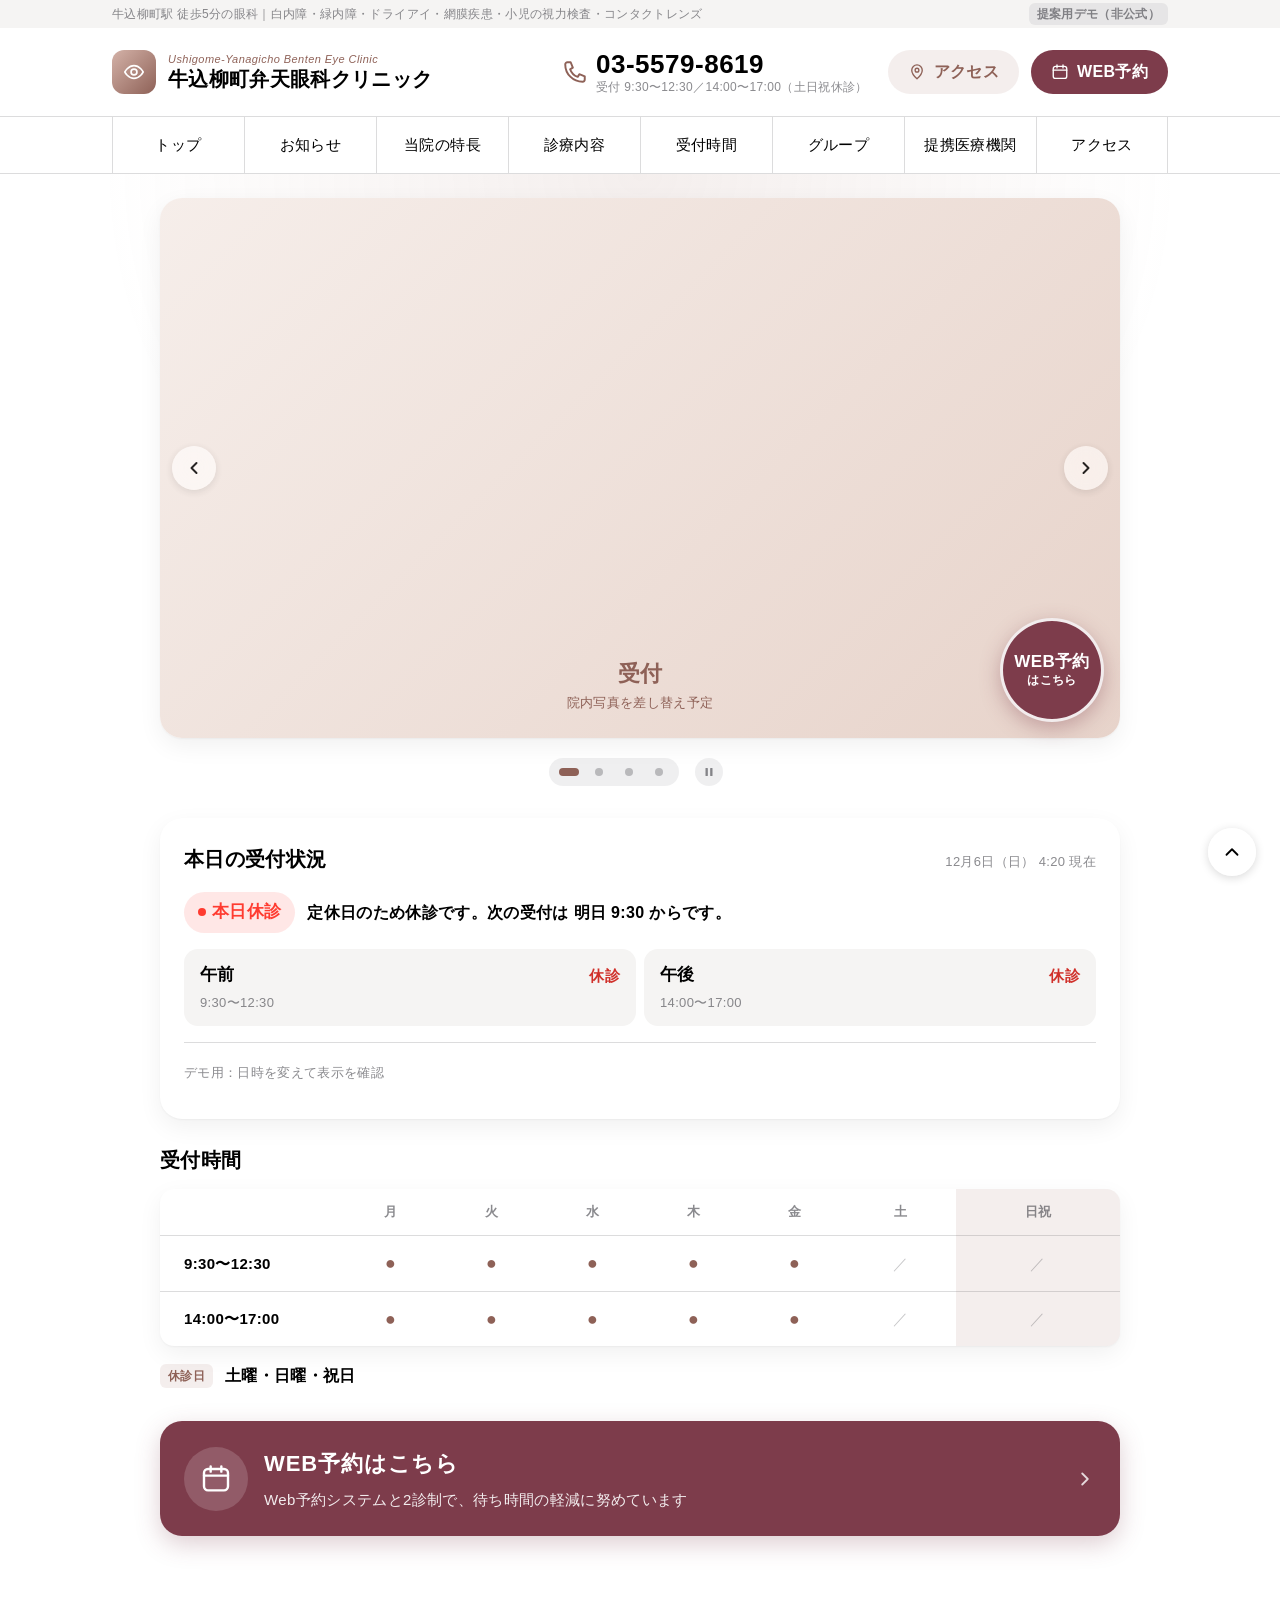
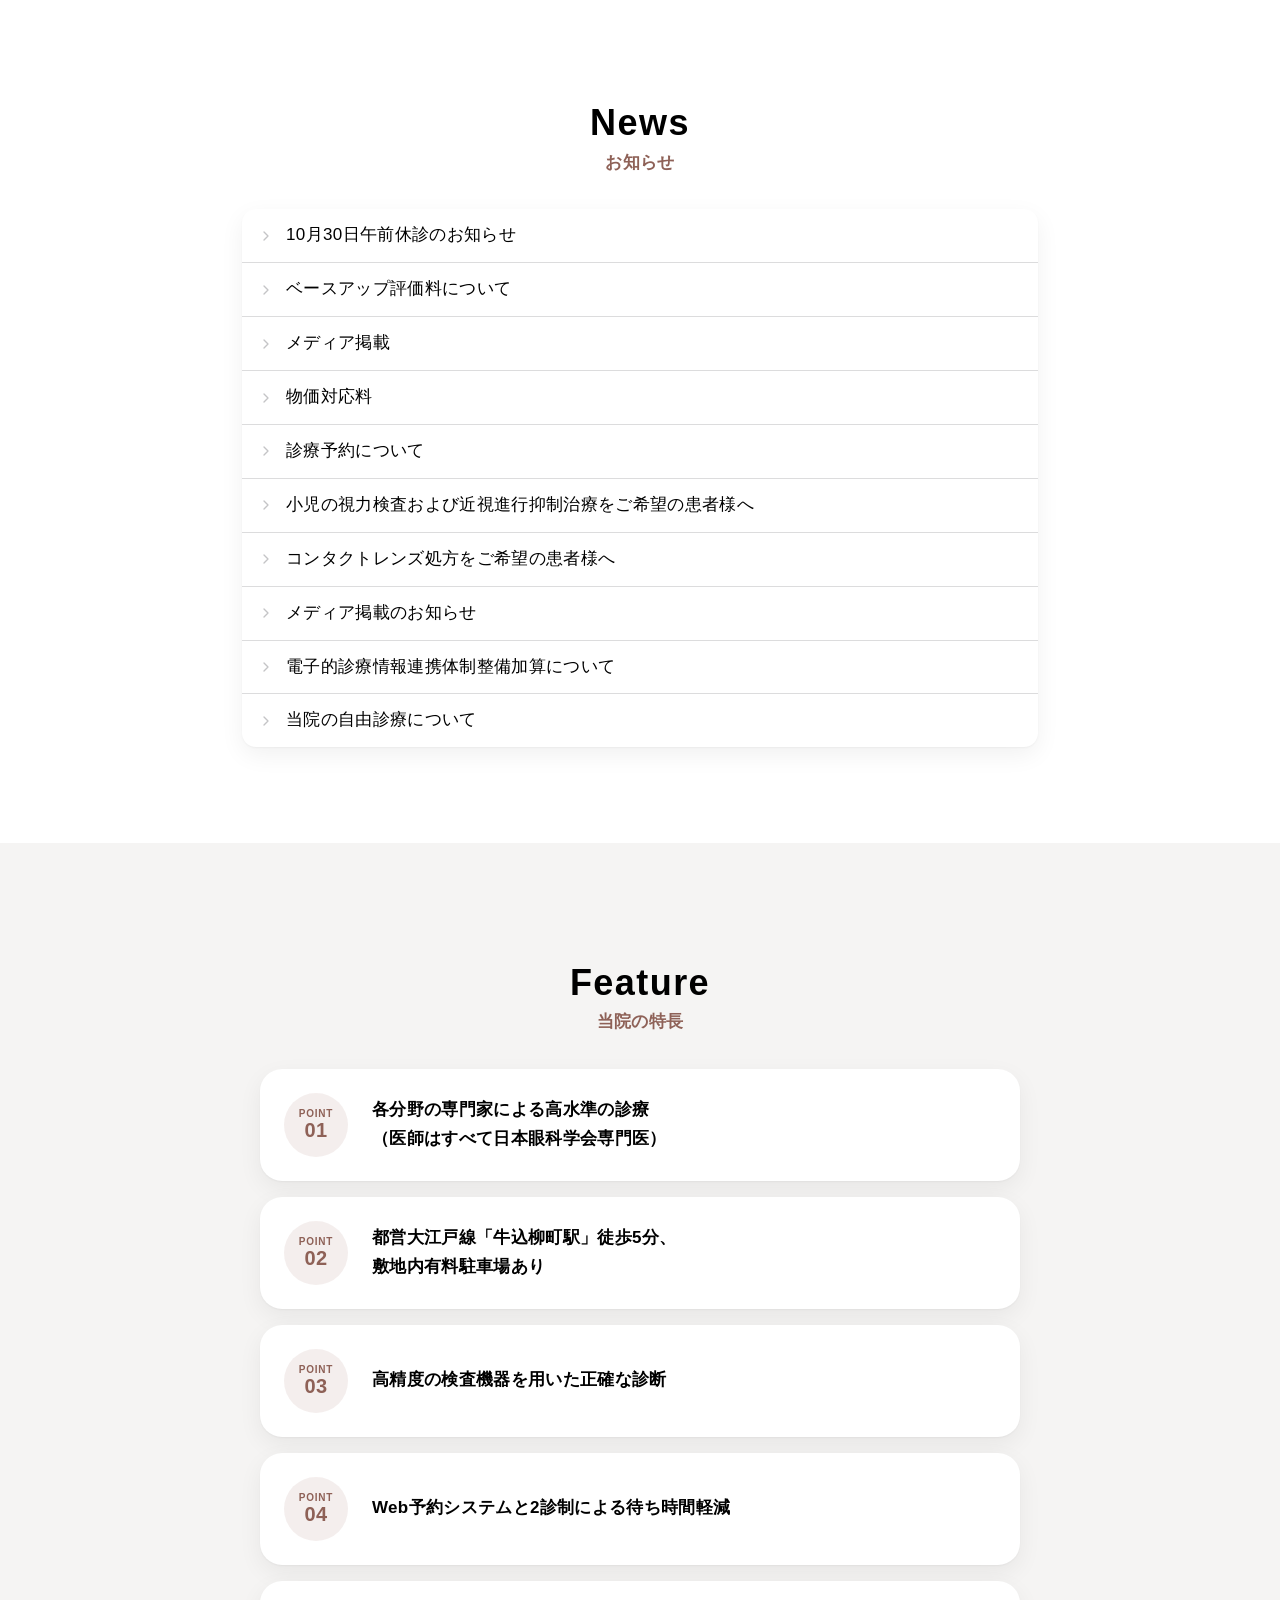
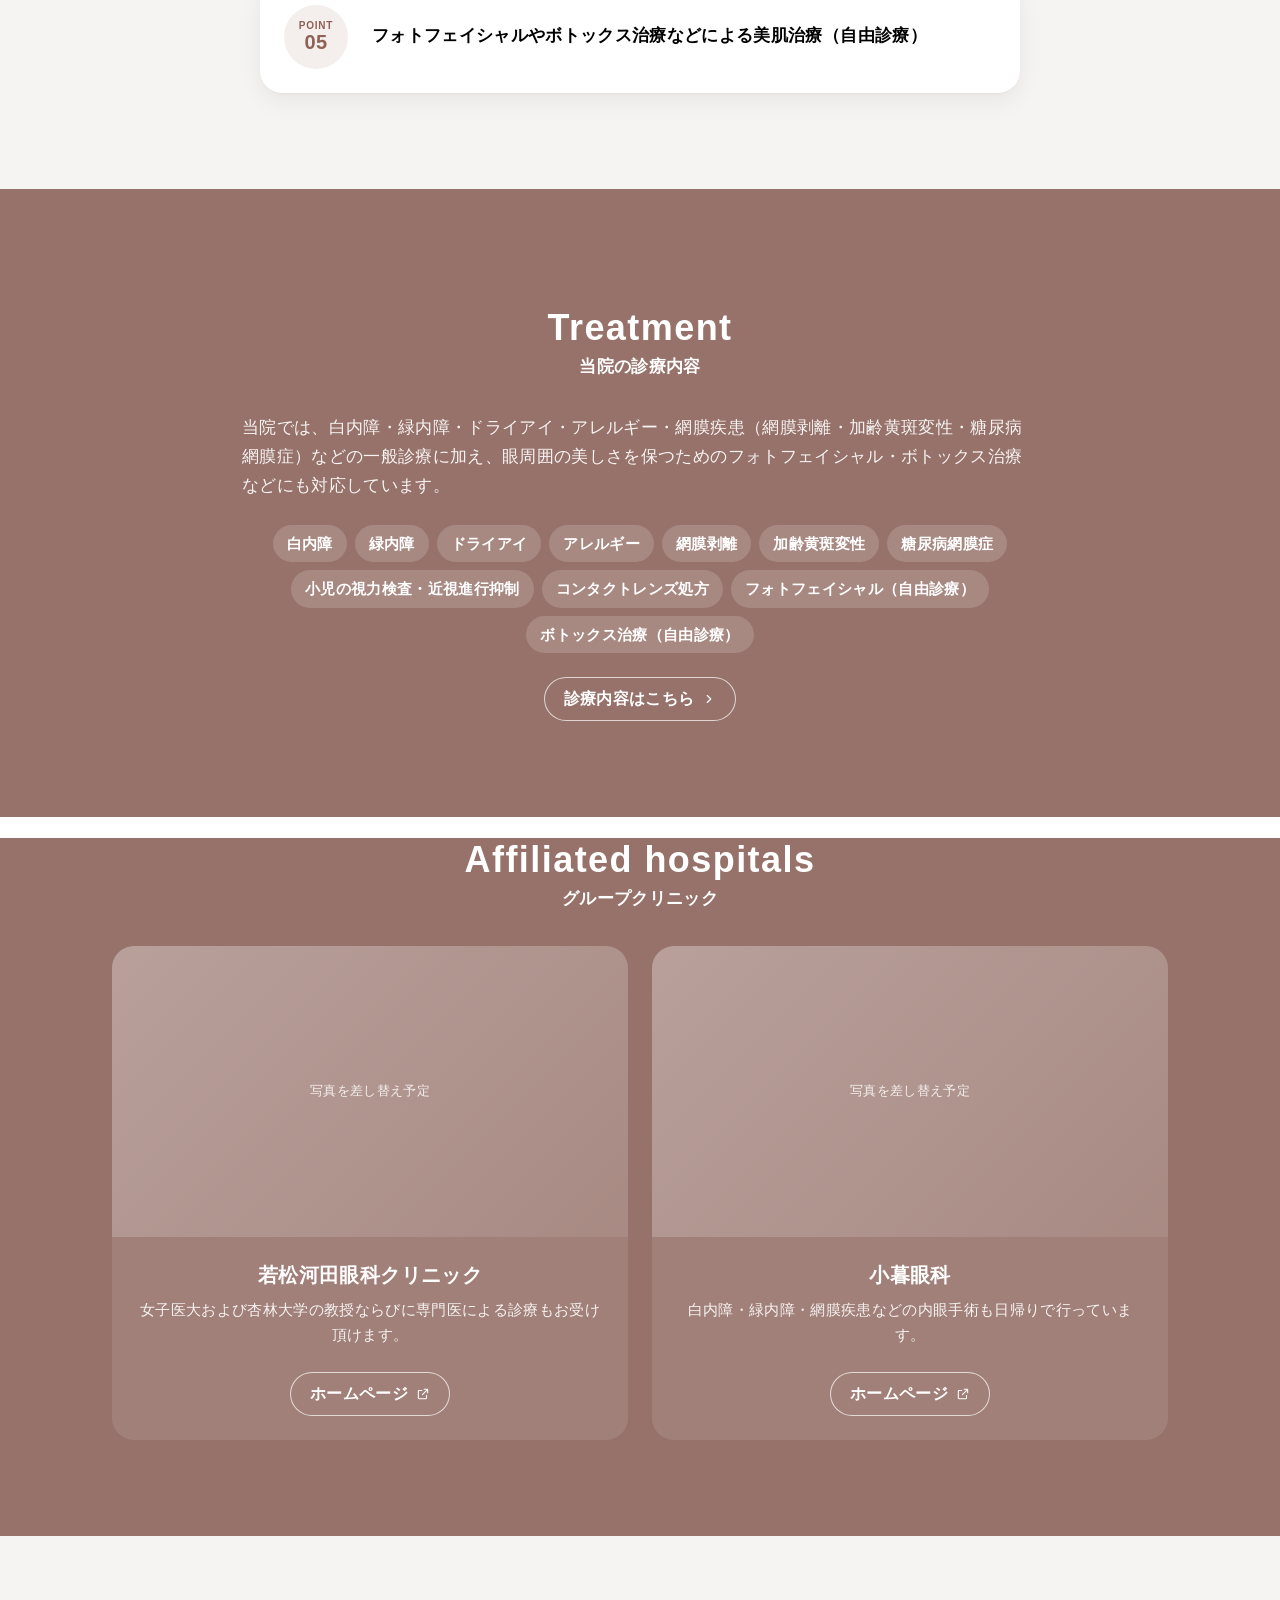
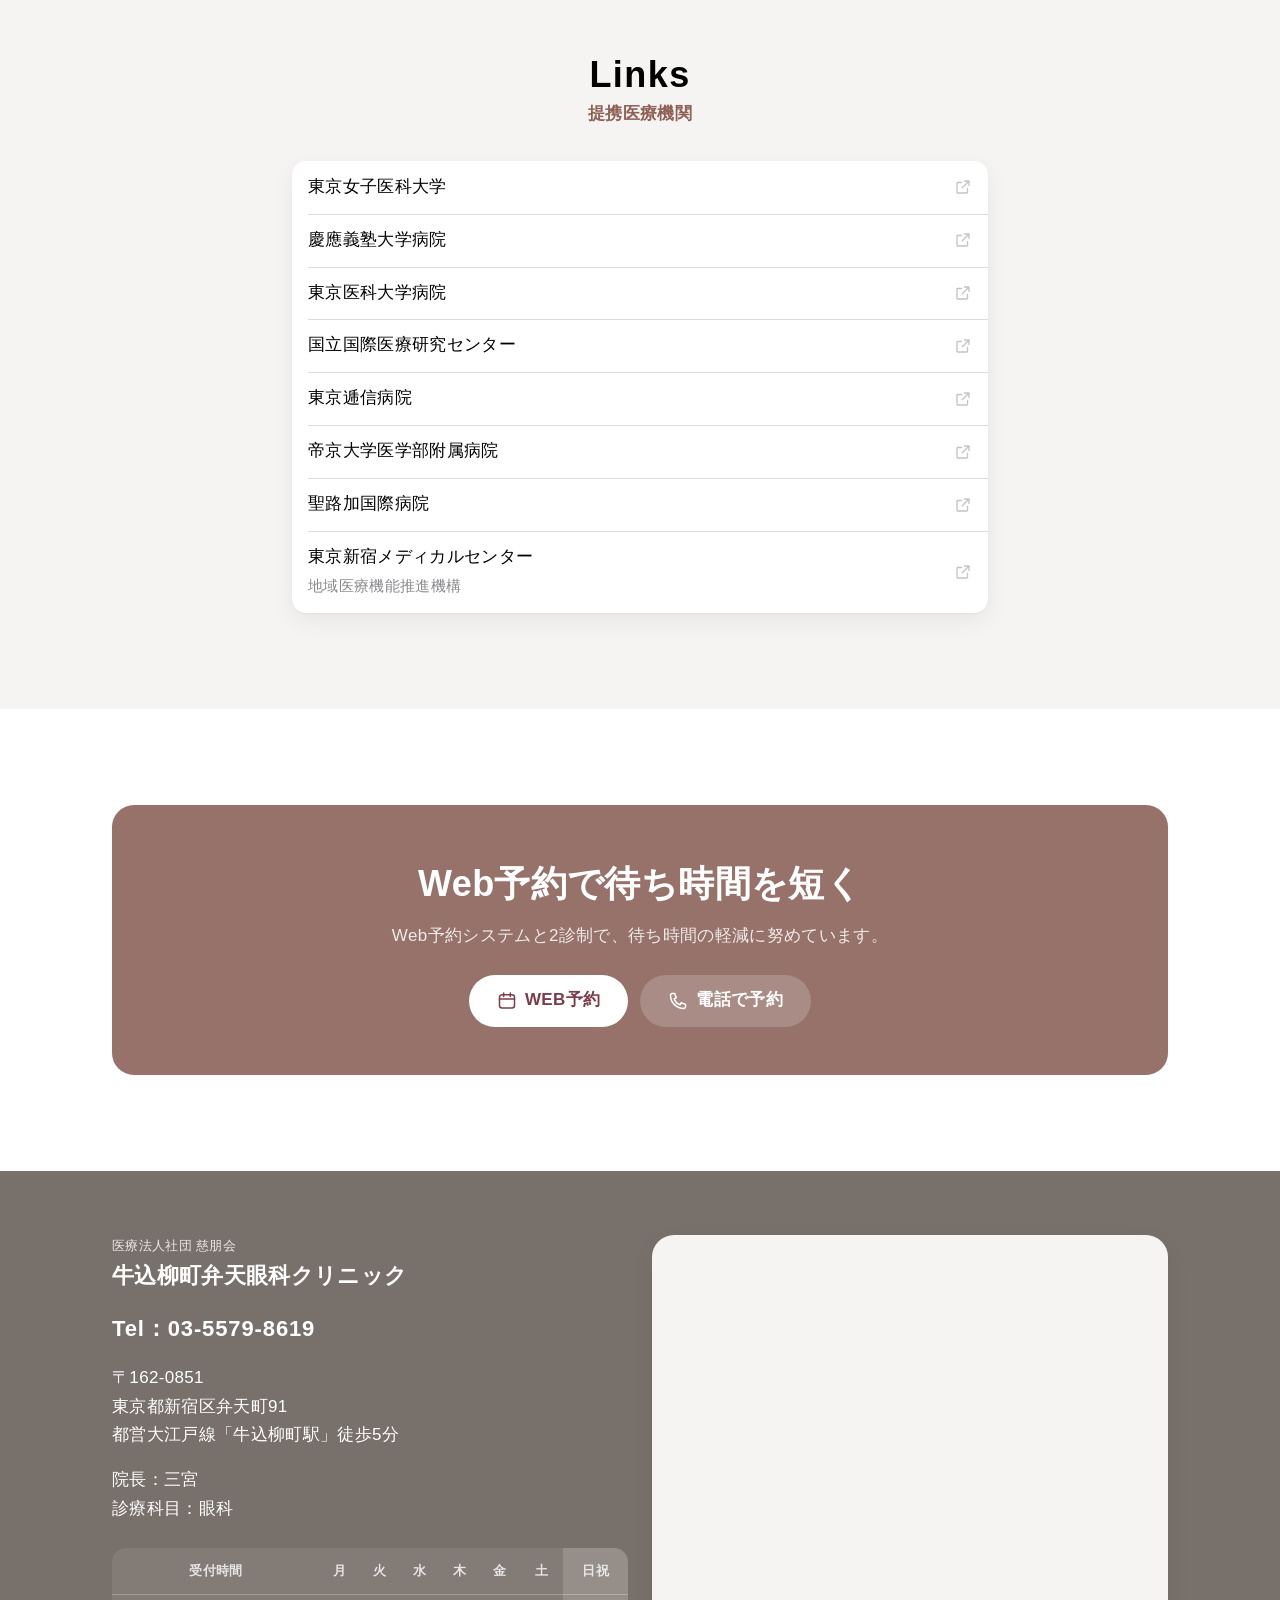
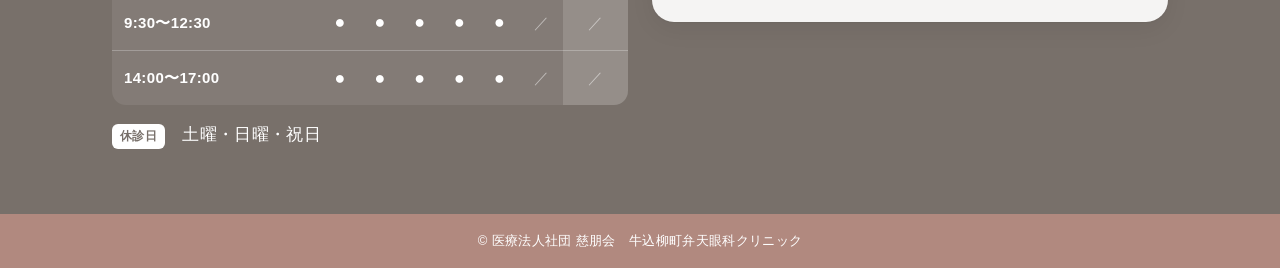
==== commit b2b2c742: "ヘッダーを3段構成に作り替え、予約導線を追加 上部の帯／ロゴ・電話番号・アクセス・WEB予約／等幅メニュー（PCで上部固定）。 スマホ・タブレットはロゴ＋電話＋メニューのコンパクトなヘッダーを固定。 " ====
--- a/index.html
+++ b/index.html
@@ -36,31 +36,57 @@
 </svg>
 <a class="skip-link" href="#main">本文へスキップ</a>
 
-<div class="demo-banner">ウェブサイトリニューアルの提案用デモです（非公式・非公開）。掲載内容は現行サイトをもとにしています。</div>
-
-<header class="navbar">
+<!-- 上部の細い帯 -->
+<div class="utility-bar">
   <div class="container">
-    <a class="brand" href="index.html" aria-label="牛込柳町弁天眼科クリニック ホーム">
-      <span class="brand-mark"><svg width="20" height="20"><use href="#i-eye"/></svg></span>
-      <span>牛込柳町弁天眼科クリニック</span>
+    <p>牛込柳町駅 徒歩5分の眼科｜白内障・緑内障・ドライアイ・網膜疾患・小児の視力検査・コンタクトレンズ</p>
+    <span class="demo-chip">提案用デモ（非公式）</span>
+  </div>
+</div>
+
+<!-- ヘッダー：ロゴ・電話・予約 -->
+<header class="site-header">
+  <div class="container">
+    <a class="logo" href="index.html" aria-label="牛込柳町弁天眼科クリニック ホーム">
+      <span class="brand-mark"><svg width="22" height="22"><use href="#i-eye"/></svg></span>
+      <span class="logo-text">
+        <span class="logo-en">Ushigome-Yanagicho Benten Eye Clinic</span>
+        <span class="logo-ja">牛込柳町弁天眼科クリニック</span>
+      </span>
     </a>
-    <nav aria-label="メインメニュー">
-      <ul class="nav-links">
+    <div class="header-actions">
+      <a class="header-tel" href="tel:0355798619">
+        <svg width="26" height="26"><use href="#i-phone"/></svg>
+        <span>
+          <span class="tel-number">03-5579-8619</span>
+          <span class="tel-note">受付 9:30〜12:30／14:00〜17:00（土日祝休診）</span>
+        </span>
+      </a>
+      <a class="btn btn-tinted header-btn" href="#access"><svg width="18" height="18"><use href="#i-pin"/></svg>アクセス</a>
+      <a class="btn btn-accent header-btn" href="#reserve"><svg width="18" height="18"><use href="#i-calendar"/></svg>WEB予約</a>
+      <a class="icon-button header-call" href="tel:0355798619" aria-label="電話をかける"><svg width="22" height="22"><use href="#i-phone"/></svg></a>
+      <button class="menu-button" type="button" data-open-sheet aria-controls="menu-sheet" aria-expanded="false" aria-label="メニューを開く">
+        <svg width="22" height="22"><use href="#i-menu"/></svg>
+      </button>
+    </div>
+  </div>
+</header>
+
+<!-- グローバルナビ（PCでは上部に固定） -->
+<nav class="global-nav" aria-label="メインメニュー">
+  <div class="container">
+    <ul>
+        <li><a href="#main">トップ</a></li>
         <li><a href="#news">お知らせ</a></li>
         <li><a href="#feature">当院の特長</a></li>
         <li><a href="#treatment">診療内容</a></li>
+        <li><a href="#hours">受付時間</a></li>
         <li><a href="#group">グループ</a></li>
+        <li><a href="#links">提携医療機関</a></li>
         <li><a href="#access">アクセス</a></li>
-      </ul>
-    </nav>
-    <div class="nav-actions">
-      <a class="btn btn-accent btn-small" href="#reserve">WEB予約</a>
-      <button class="menu-button" type="button" data-open-sheet aria-controls="menu-sheet" aria-expanded="false" aria-label="メニューを開く">
-        <svg width="22" height="22"><use href="#i-menu"/></svg>
-      </button>
-    </div>
+    </ul>
   </div>
-</header>
+</nav>
 
 <div class="sheet" id="menu-sheet" data-open="false" role="dialog" aria-modal="true" aria-labelledby="sheet-title">
   <div class="sheet-backdrop" data-close-sheet></div>
@@ -69,6 +95,10 @@
     <div class="sheet-header">
       <h2 id="sheet-title">メニュー</h2>
       <button class="menu-button" type="button" data-close-sheet aria-label="メニューを閉じる"><svg width="22" height="22"><use href="#i-close"/></svg></button>
+    </div>
+    <div class="sheet-actions">
+      <a class="btn btn-accent btn-large" href="#reserve"><svg width="20" height="20"><use href="#i-calendar"/></svg>WEB予約</a>
+      <a class="btn btn-tinted btn-large" href="tel:0355798619"><svg width="20" height="20"><use href="#i-phone"/></svg>03-5579-8619</a>
     </div>
     <div class="list-group">
       <a class="list-row" href="#news"><span class="grow">お知らせ</span><svg class="chevron" width="16" height="16"><use href="#i-chevron"/></svg></a>
@@ -113,6 +143,7 @@
             </div>
           </li>
         </ul>
+        <a class="reserve-badge" href="#reserve"><span>WEB予約</span><small>はこちら</small></a>
         <button type="button" class="carousel-arrow prev" data-prev aria-label="前の写真">
           <svg width="20" height="20" viewBox="0 0 24 24" fill="none" stroke="currentColor" stroke-width="2.4" stroke-linecap="round" stroke-linejoin="round"><path d="m15 6-6 6 6 6"/></svg>
         </button>
@@ -127,7 +158,7 @@
           </button>
         </div>
       </div>
-      <section class="today-card" aria-labelledby="today-title" data-today>
+      <section class="today-card" id="hours" aria-labelledby="today-title" data-today>
         <div class="today-head">
           <h2 id="today-title">本日の受付状況</h2>
           <time class="today-date" data-today-date></time>
@@ -181,14 +212,14 @@
         </div>
         <p class="closed-days"><span class="tag">休診日</span>土曜・日曜・祝日</p>
       </section>
-      <div class="hero-actions" style="margin-top:var(--s3)">
-        <a class="btn btn-accent btn-large" href="#reserve">
-          <svg width="20" height="20"><use href="#i-calendar"/></svg>WEBで予約する
-        </a>
-        <a class="btn btn-tinted btn-large" href="tel:0355798619">
-          <svg width="20" height="20"><use href="#i-phone"/></svg>03-5579-8619
-        </a>
-      </div>
+      <a class="reserve-banner" href="#reserve">
+        <span class="reserve-banner-icon"><svg width="32" height="32"><use href="#i-calendar"/></svg></span>
+        <span class="reserve-banner-text">
+          <strong>WEB予約はこちら</strong>
+          <span>Web予約システムと2診制で、待ち時間の軽減に努めています</span>
+        </span>
+        <svg class="reserve-banner-chevron" width="22" height="22"><use href="#i-chevron"/></svg>
+      </a>
     </div>
   </section>
 
@@ -367,6 +398,8 @@
   <p class="copybar" style="margin:0">© 医療法人社団 慈朋会　牛込柳町弁天眼科クリニック</p>
 </footer>
 
+<a class="page-top" href="#main" aria-label="ページの先頭へ"><svg width="22" height="22"><use href="#i-up"/></svg></a>
+
 <nav class="tabbar" aria-label="クイックアクション">
   <a href="tel:0355798619"><svg><use href="#i-phone"/></svg>電話</a>
   <a class="primary" href="#reserve"><svg><use href="#i-calendar"/></svg>WEB予約</a>
--- a/assets/style.css
+++ b/assets/style.css
@@ -2079,3 +2079,417 @@
     opacity: 1;
   }
 }
+
+/* ==========================================================
+   ヘッダー（大宮みぬま眼科の構成に準拠：帯／ロゴ・電話・予約／等幅メニュー）
+   ========================================================== */
+.utility-bar {
+  background: var(--bg-secondary);
+  font-size: var(--caption);
+  color: var(--label-secondary);
+}
+
+.utility-bar .container {
+  display: flex;
+  align-items: center;
+  justify-content: space-between;
+  gap: var(--s2);
+  min-height: 28px;
+}
+
+.utility-bar p {
+  margin: 0;
+  white-space: nowrap;
+  overflow: hidden;
+  text-overflow: ellipsis;
+}
+
+.demo-chip {
+  flex: none;
+  padding: 1px 8px;
+  border-radius: 6px;
+  background: var(--fill);
+  font-weight: 600;
+}
+
+.site-header {
+  background: var(--bg);
+}
+
+.site-header .container {
+  display: flex;
+  align-items: center;
+  justify-content: space-between;
+  gap: var(--s2);
+  min-height: 88px;
+}
+
+.logo {
+  display: flex;
+  align-items: center;
+  gap: 12px;
+  color: var(--label);
+  min-width: 0;
+}
+
+.logo:hover {
+  text-decoration: none;
+}
+
+.logo .brand-mark {
+  flex: none;
+  width: 44px;
+  height: 44px;
+  border-radius: 12px;
+}
+
+.logo-text {
+  display: flex;
+  flex-direction: column;
+  min-width: 0;
+  line-height: 1.3;
+}
+
+.logo-en {
+  font-size: 0.6875rem;
+  letter-spacing: 0.04em;
+  color: var(--tint-strong);
+  font-style: italic;
+  white-space: nowrap;
+  overflow: hidden;
+  text-overflow: ellipsis;
+}
+
+.logo-ja {
+  font-size: var(--title3);
+  font-weight: 700;
+  white-space: nowrap;
+  overflow: hidden;
+  text-overflow: ellipsis;
+}
+
+.header-actions {
+  display: flex;
+  align-items: center;
+  gap: 12px;
+  flex: none;
+}
+
+.header-tel {
+  display: flex;
+  align-items: center;
+  gap: 8px;
+  color: var(--tint-strong);
+  margin-right: var(--s1);
+}
+
+.header-tel:hover {
+  text-decoration: none;
+}
+
+.header-tel > span {
+  display: flex;
+  flex-direction: column;
+  line-height: 1.2;
+}
+
+.tel-number {
+  font-size: 1.625rem;
+  font-weight: 700;
+  letter-spacing: 0.02em;
+  color: var(--label);
+  font-variant-numeric: tabular-nums;
+}
+
+.tel-note {
+  font-size: var(--caption);
+  color: var(--label-secondary);
+}
+
+.header-btn {
+  min-height: 44px;
+}
+
+.icon-button {
+  width: 44px;
+  height: 44px;
+  border-radius: 50%;
+  display: grid;
+  place-items: center;
+  background: var(--tint-soft);
+  color: var(--tint-strong);
+}
+
+/* 等幅メニュー（縦の区切り線） */
+.global-nav {
+  display: none;
+  position: sticky;
+  top: 0;
+  z-index: 50;
+  background: var(--material);
+  -webkit-backdrop-filter: saturate(180%) blur(20px);
+  backdrop-filter: saturate(180%) blur(20px);
+  border-top: 0.5px solid var(--separator);
+  border-bottom: 0.5px solid var(--separator);
+}
+
+.global-nav ul {
+  display: grid;
+  grid-auto-flow: column;
+  grid-auto-columns: 1fr;
+  list-style: none;
+  margin: 0;
+  padding: 0;
+}
+
+.global-nav li {
+  border-left: 0.5px solid var(--separator);
+}
+
+.global-nav li:last-child {
+  border-right: 0.5px solid var(--separator);
+}
+
+.global-nav a {
+  display: flex;
+  align-items: center;
+  justify-content: center;
+  min-height: 56px;
+  padding: 0 4px;
+  color: var(--label);
+  font-size: var(--subhead);
+  font-weight: 500;
+  text-align: center;
+  position: relative;
+}
+
+.global-nav a::after {
+  content: "";
+  position: absolute;
+  left: 50%;
+  right: 50%;
+  bottom: 8px;
+  height: 2px;
+  border-radius: 1px;
+  background: var(--tint-strong);
+  transition: left 0.2s ease, right 0.2s ease;
+}
+
+.global-nav a:hover {
+  text-decoration: none;
+  color: var(--tint-strong);
+}
+
+.global-nav a:hover::after {
+  left: 30%;
+  right: 30%;
+}
+
+.sheet-actions {
+  display: grid;
+  gap: var(--s1);
+  margin-bottom: var(--s2);
+}
+
+/* PC：3段ヘッダー、メニュー段を固定 */
+@media (min-width: 960px) {
+  html {
+    scroll-padding-top: 72px;
+  }
+  .global-nav {
+    display: block;
+  }
+  .site-header .menu-button,
+  .header-call {
+    display: none;
+  }
+}
+
+/* タブレット以下：ロゴ＋電話＋メニューのコンパクトなヘッダーを固定 */
+@media (max-width: 959px) {
+  html {
+    scroll-padding-top: 76px;
+  }
+  .site-header {
+    position: sticky;
+    top: 0;
+    z-index: 50;
+    background: var(--material);
+    -webkit-backdrop-filter: saturate(180%) blur(20px);
+    backdrop-filter: saturate(180%) blur(20px);
+    border-bottom: 0.5px solid var(--separator);
+  }
+  .site-header .container {
+    min-height: 60px;
+  }
+  .header-tel,
+  .header-btn {
+    display: none;
+  }
+  .logo .brand-mark {
+    width: 36px;
+    height: 36px;
+    border-radius: 10px;
+  }
+  .logo-ja {
+    font-size: var(--subhead);
+  }
+  .logo-en {
+    font-size: 0.5625rem;
+  }
+  .header-actions {
+    gap: 4px;
+  }
+}
+
+@media (min-width: 744px) and (max-width: 959px) {
+  .header-btn.btn-accent {
+    display: inline-flex;
+  }
+}
+
+@media (max-width: 599px) {
+  .utility-bar p {
+    display: none;
+  }
+  .utility-bar .container {
+    justify-content: center;
+  }
+}
+
+/* 写真に重ねる丸い予約バッジ */
+.reserve-badge {
+  position: absolute;
+  right: 16px;
+  bottom: 72px;
+  width: 104px;
+  height: 104px;
+  border-radius: 50%;
+  display: flex;
+  flex-direction: column;
+  align-items: center;
+  justify-content: center;
+  background: var(--accent);
+  color: #fff;
+  box-shadow: 0 6px 20px rgba(125, 60, 75, 0.35);
+  border: 3px solid rgba(255, 255, 255, 0.9);
+  font-weight: 700;
+  line-height: 1.3;
+  transition: transform 0.2s ease;
+}
+
+.reserve-badge:hover {
+  text-decoration: none;
+  transform: scale(1.04);
+}
+
+.reserve-badge small {
+  font-size: var(--caption);
+}
+
+@media (max-width: 599px) {
+  .reserve-badge {
+    width: 80px;
+    height: 80px;
+    right: 12px;
+    bottom: auto;
+    top: 12px;
+    font-size: var(--footnote);
+  }
+  .reserve-badge small {
+    font-size: 0.625rem;
+  }
+}
+
+/* 横長の予約バナー */
+.reserve-banner {
+  max-width: 960px;
+  margin: var(--s4) auto 0;
+  display: flex;
+  align-items: center;
+  gap: var(--s2);
+  padding: var(--s3);
+  border-radius: var(--radius-l);
+  background: var(--accent);
+  color: #fff;
+  text-align: left;
+  box-shadow: 0 8px 24px rgba(125, 60, 75, 0.25);
+  transition: transform 0.2s ease;
+}
+
+.reserve-banner:hover {
+  text-decoration: none;
+  transform: translateY(-2px);
+}
+
+.reserve-banner-icon {
+  flex: none;
+  width: 64px;
+  height: 64px;
+  border-radius: 50%;
+  display: grid;
+  place-items: center;
+  background: rgba(255, 255, 255, 0.16);
+}
+
+.reserve-banner-text {
+  flex: 1;
+  display: flex;
+  flex-direction: column;
+  gap: 4px;
+}
+
+.reserve-banner-text strong {
+  font-size: var(--title2);
+  letter-spacing: 0.04em;
+}
+
+.reserve-banner-text span {
+  font-size: var(--subhead);
+  opacity: 0.9;
+}
+
+.reserve-banner-chevron {
+  flex: none;
+  opacity: 0.8;
+}
+
+@media (max-width: 599px) {
+  .reserve-banner {
+    padding: var(--s2);
+  }
+  .reserve-banner-icon {
+    width: 48px;
+    height: 48px;
+  }
+  .reserve-banner-text strong {
+    font-size: var(--title3);
+  }
+}
+
+/* PC用ページトップボタン */
+.page-top {
+  display: none;
+}
+
+@media (min-width: 744px) {
+  .page-top {
+    position: fixed;
+    right: 24px;
+    bottom: 24px;
+    z-index: 40;
+    width: 48px;
+    height: 48px;
+    border-radius: 50%;
+    display: grid;
+    place-items: center;
+    color: var(--label);
+    background: var(--material);
+    -webkit-backdrop-filter: saturate(180%) blur(20px);
+    backdrop-filter: saturate(180%) blur(20px);
+    box-shadow: 0 2px 10px rgba(0, 0, 0, 0.15);
+  }
+  .page-top:hover {
+    text-decoration: none;
+  }
+}
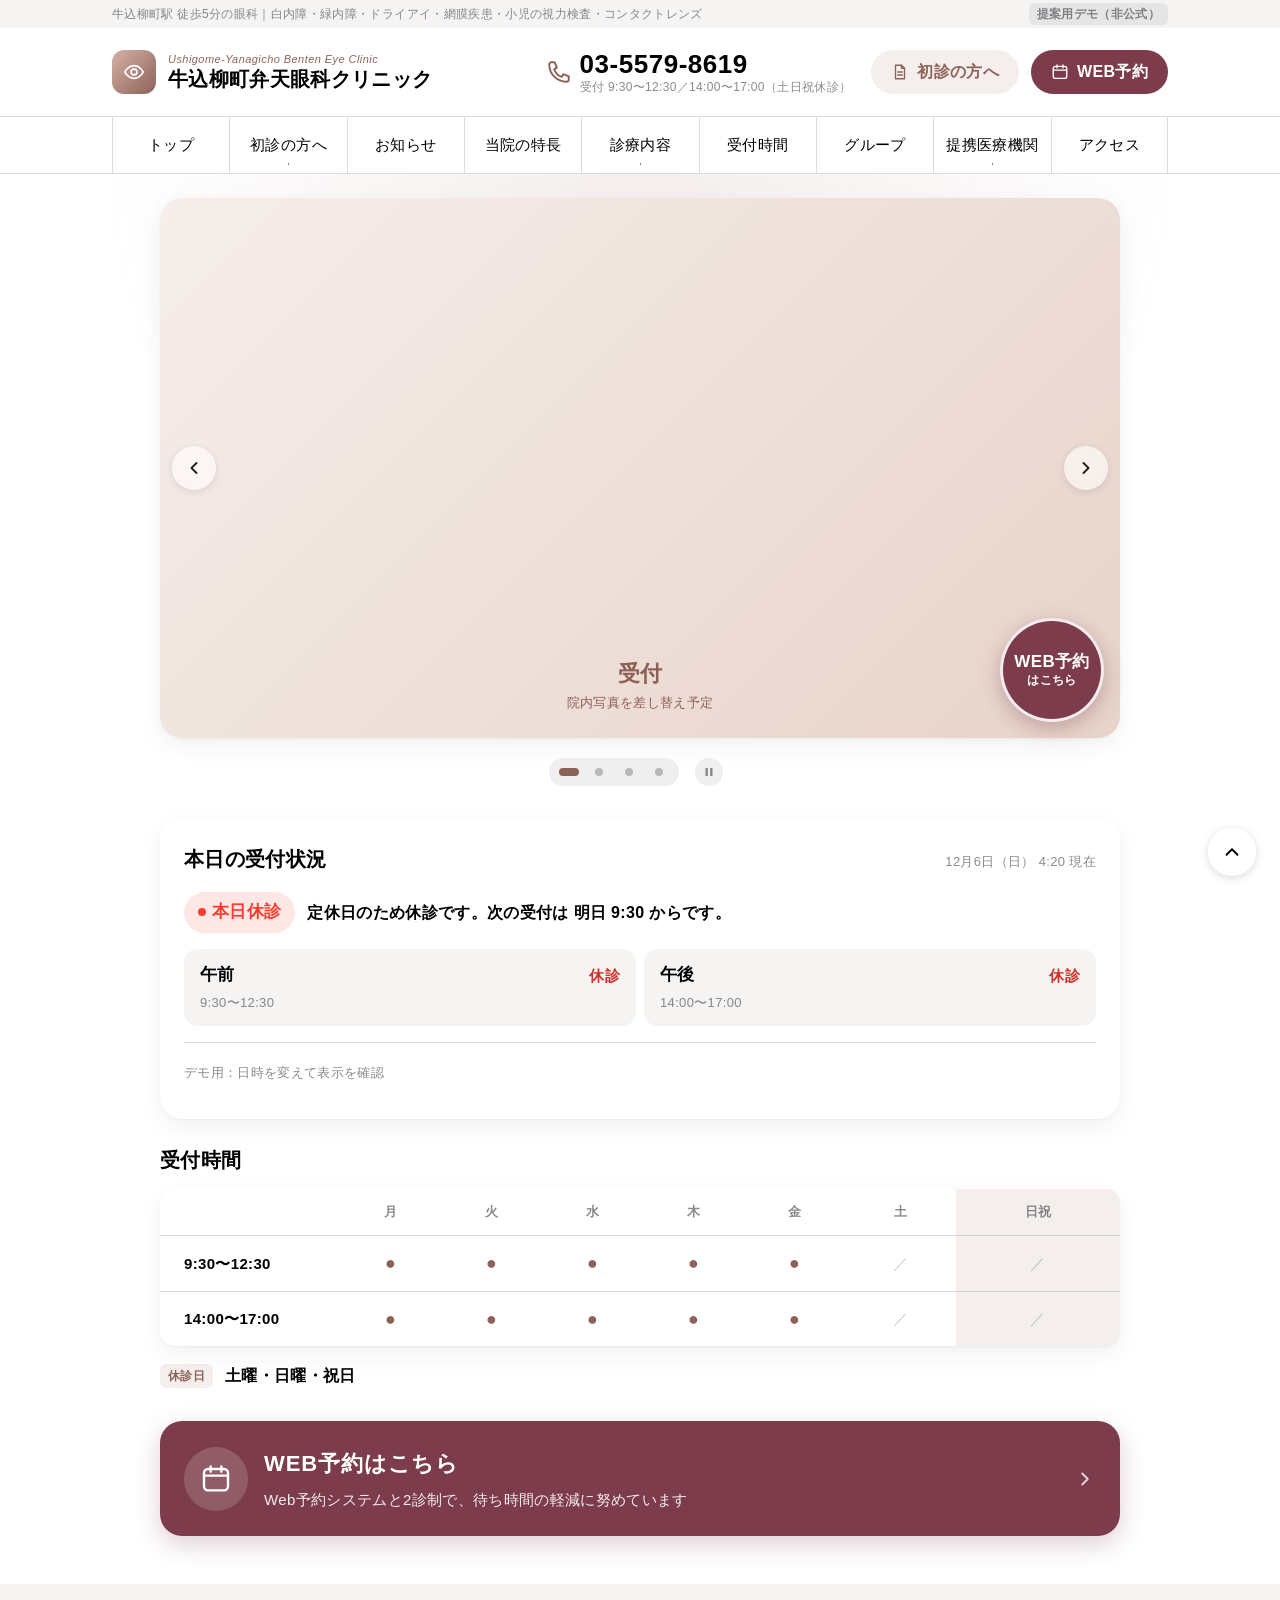
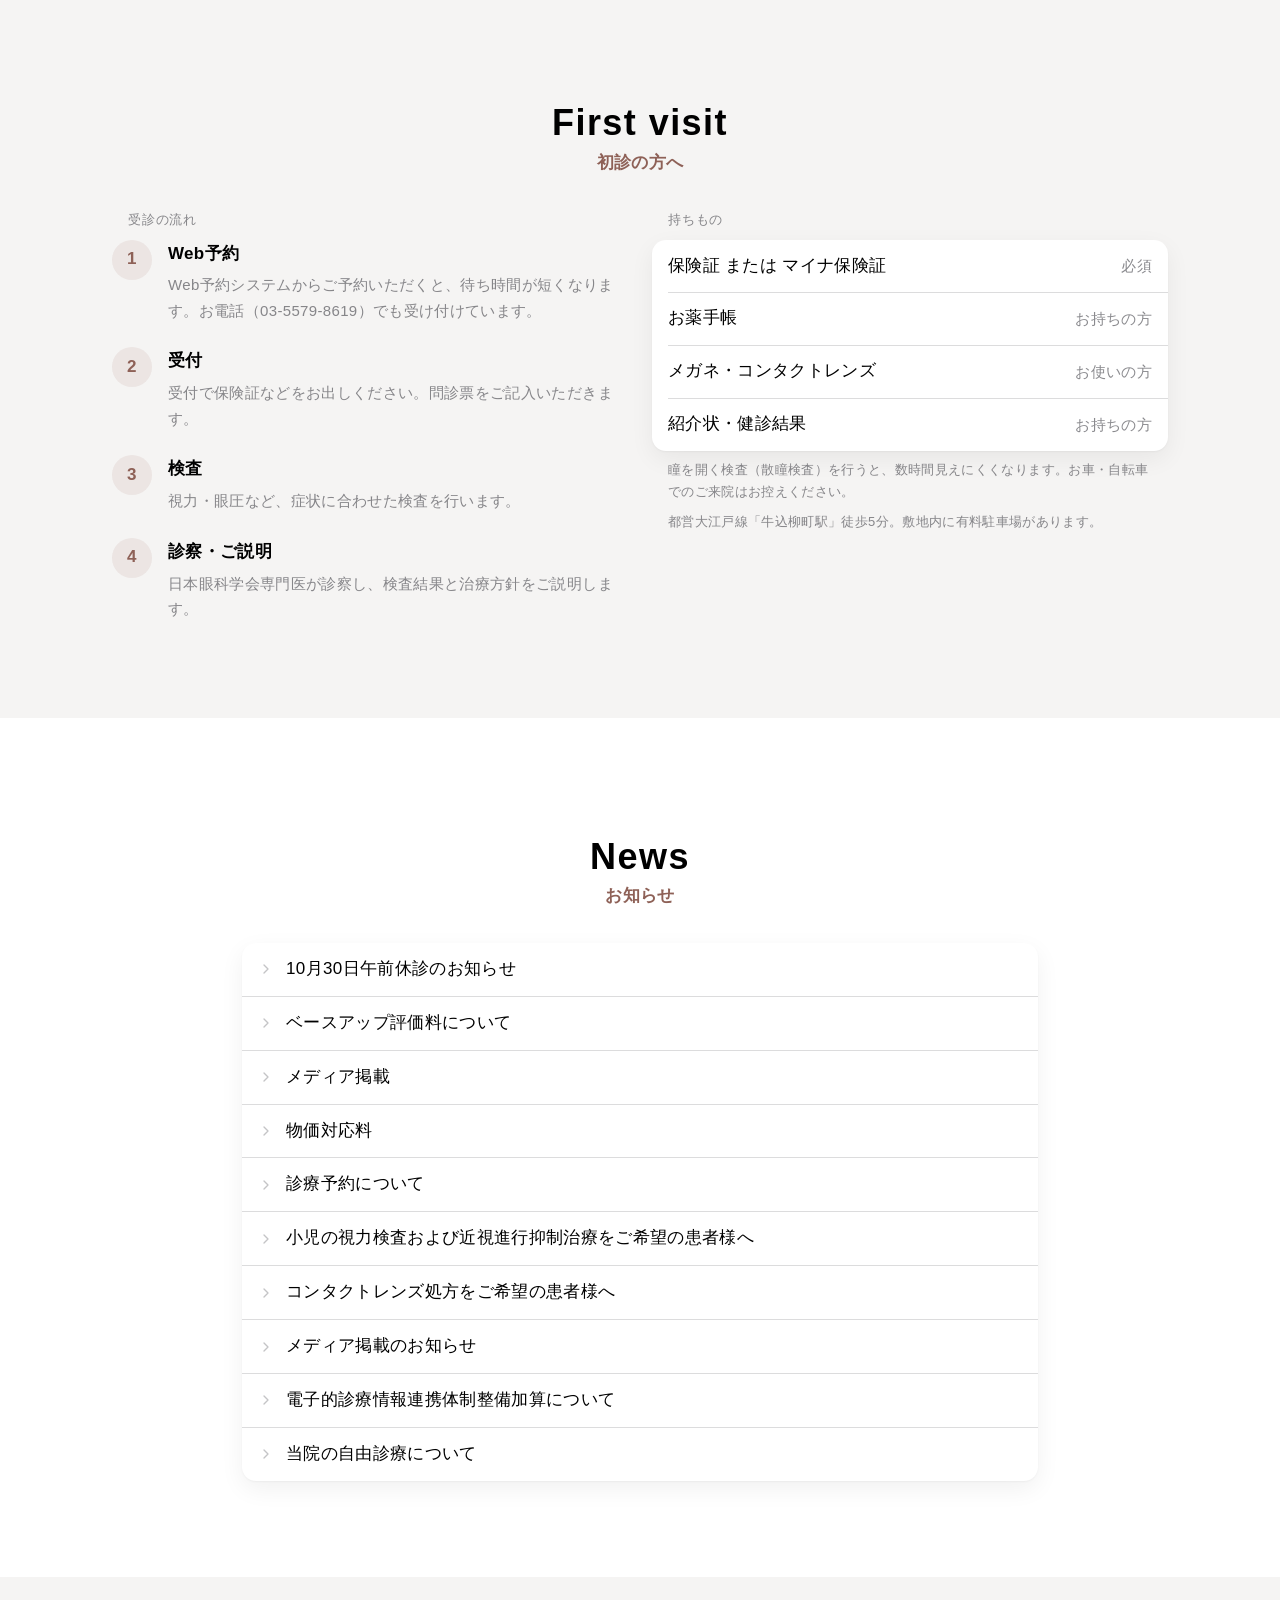
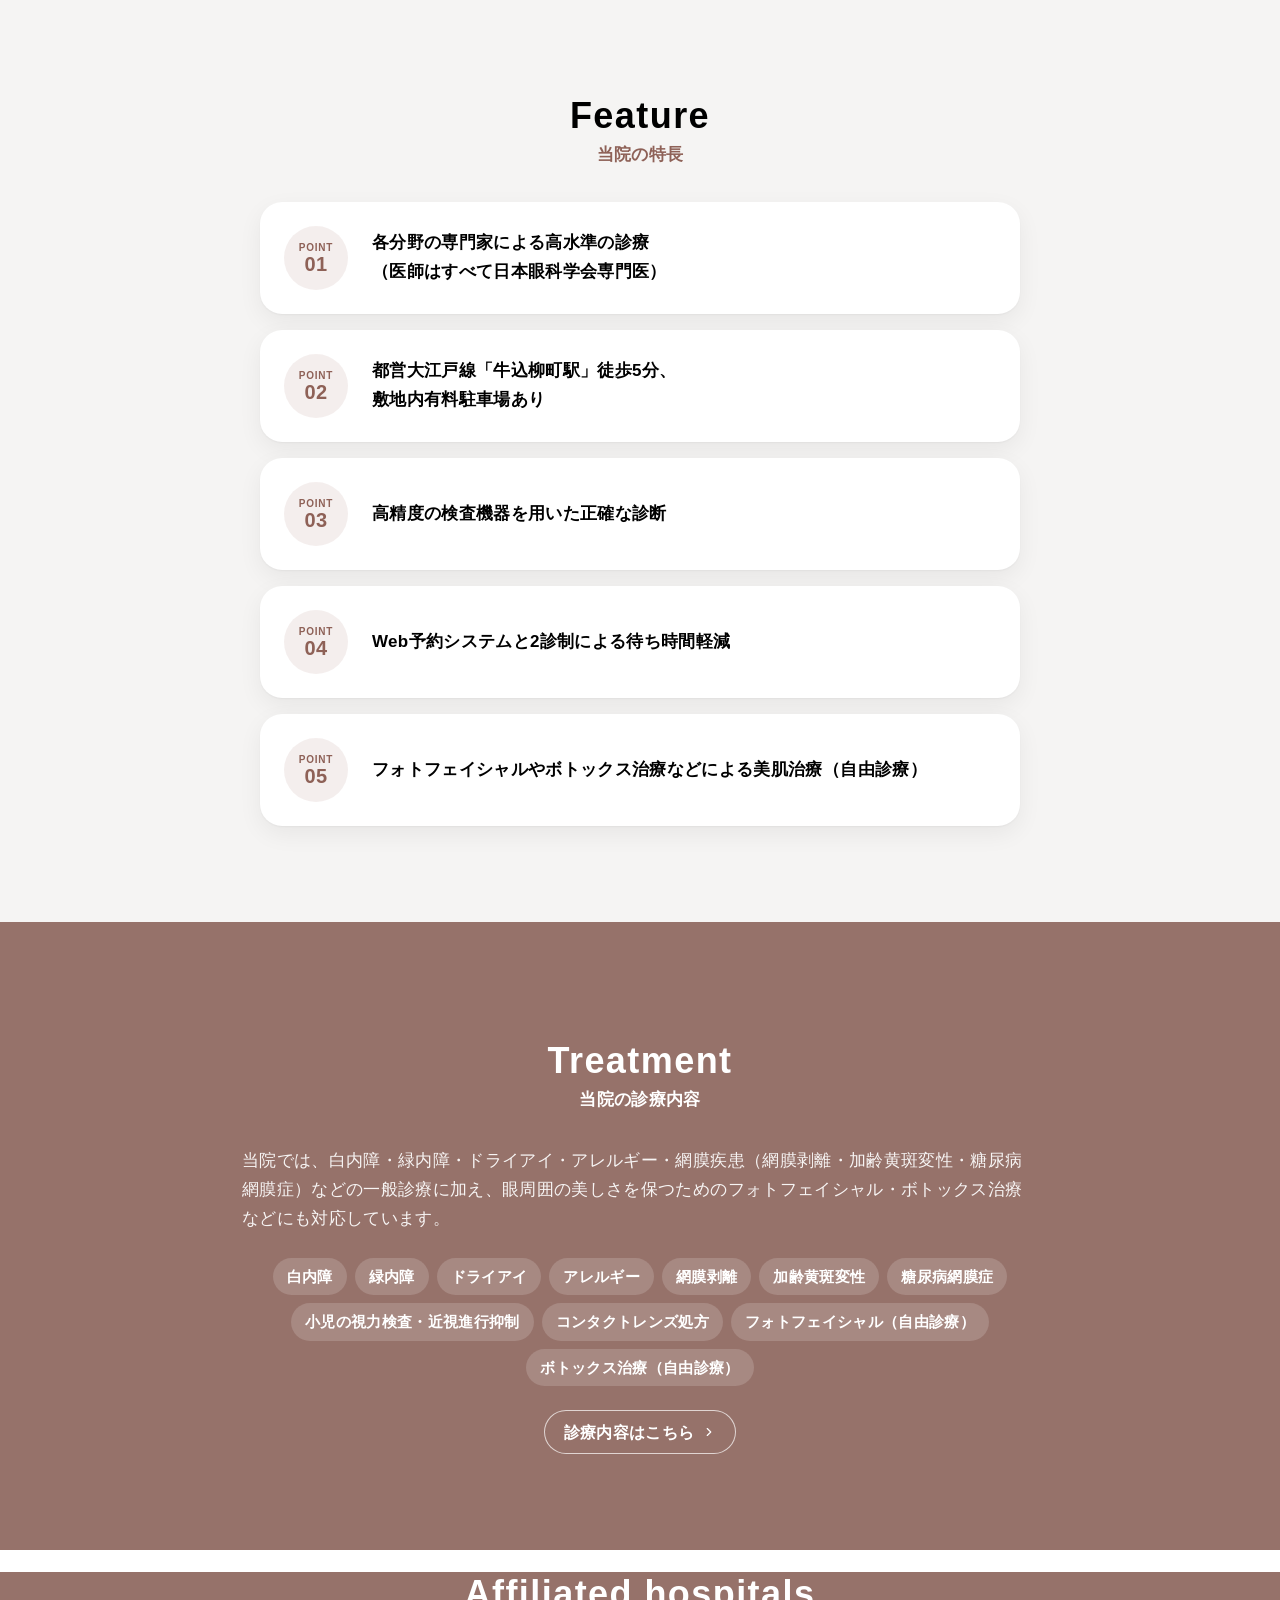
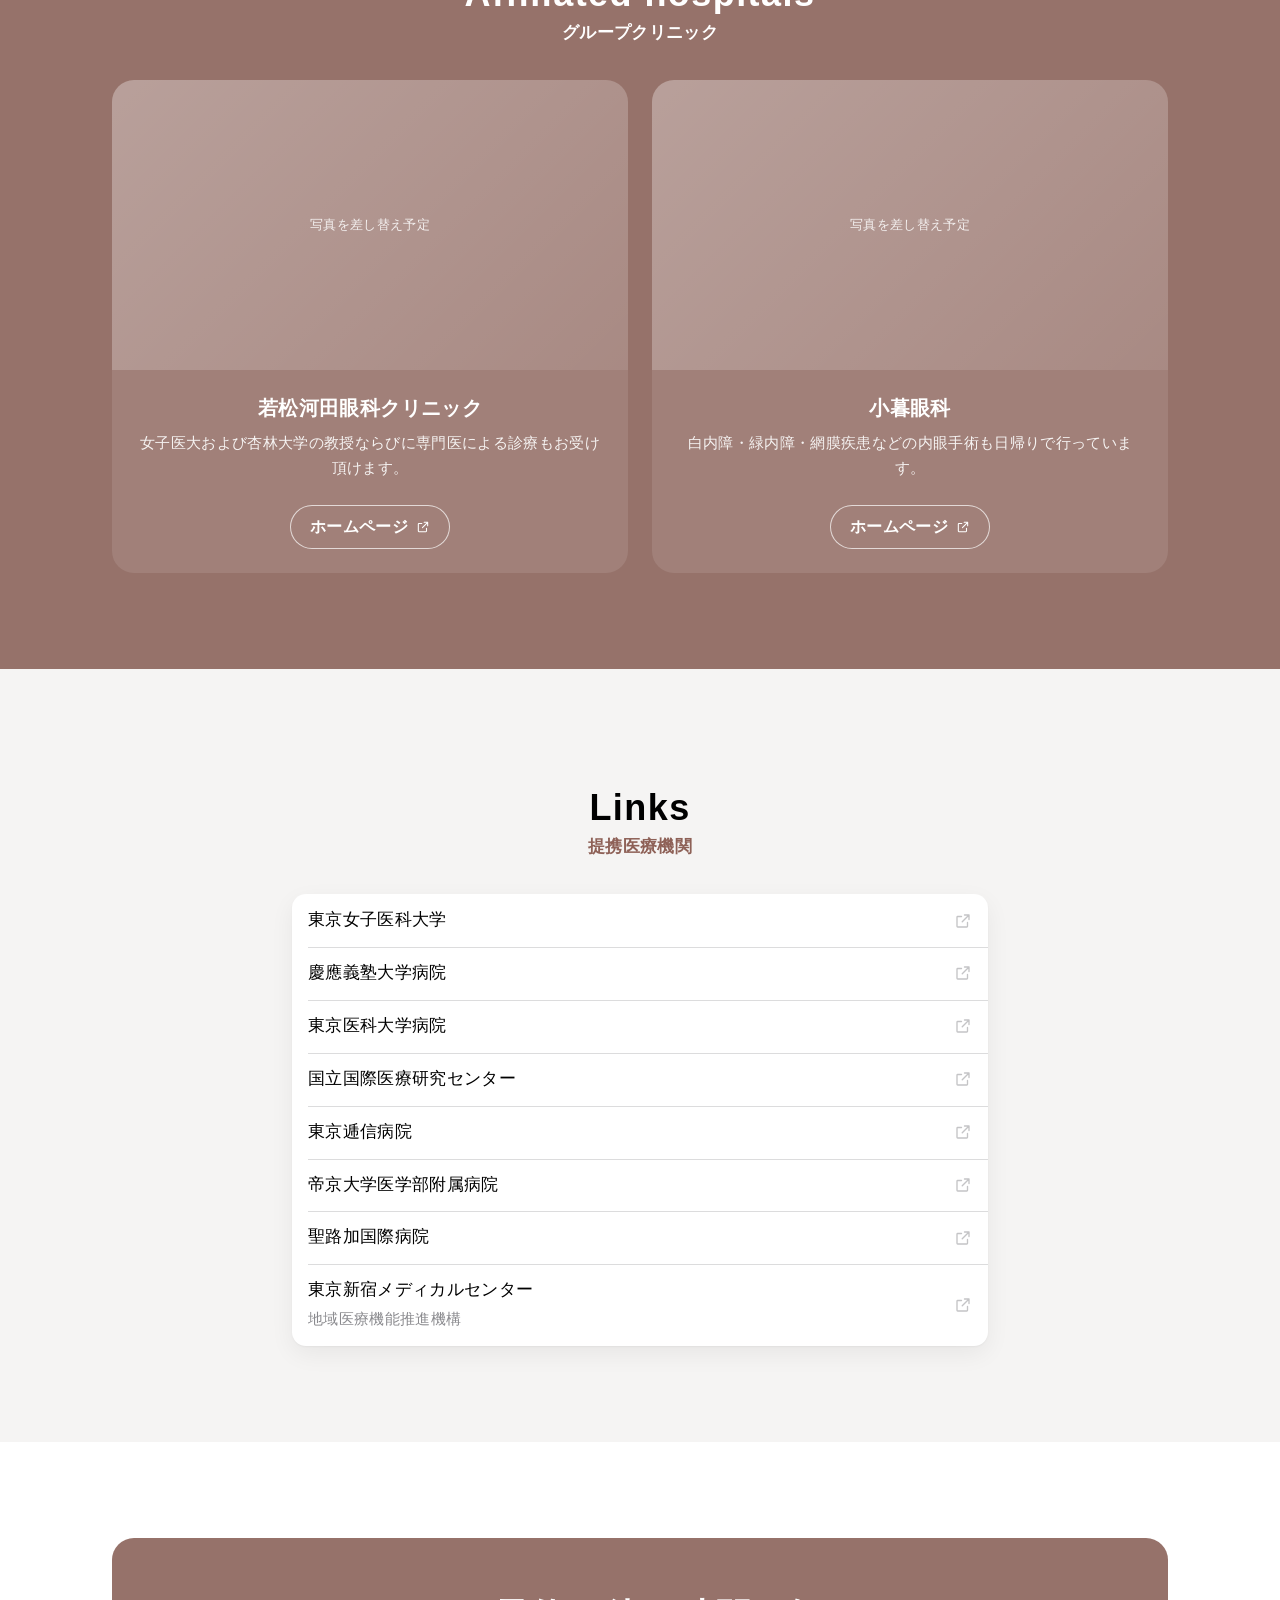
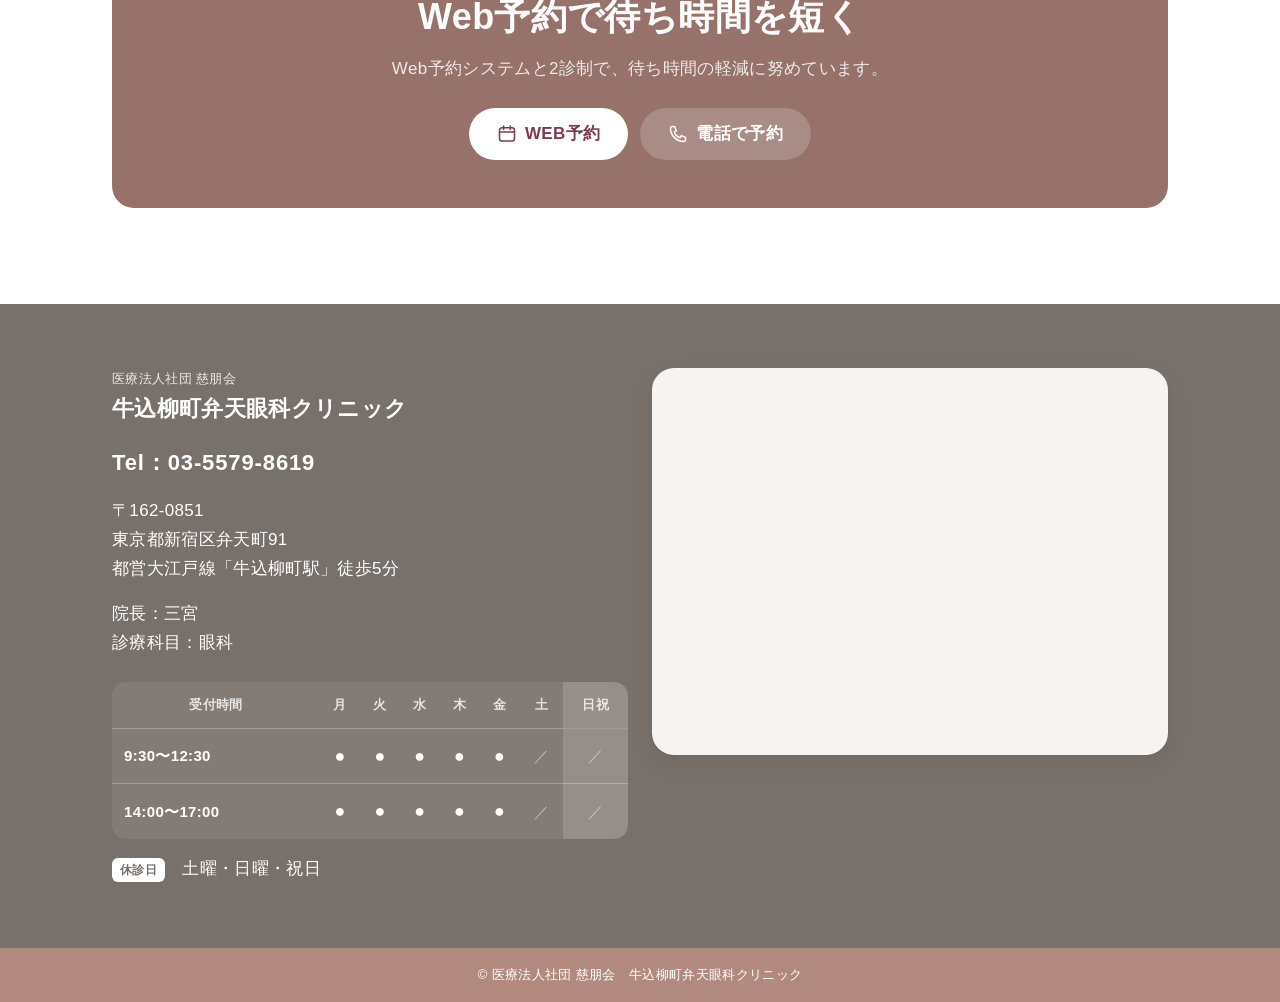
==== commit 3be7f20a: "ヘッダーに「初診の方へ」を追加し、初診案内の欄を新設 メイン段のボタン（アクセス→初診の方へ）、メニュー、スマホのシートに追加。 960〜1199px では電話の補足を隠して医院名とメニューが切れない" ====
--- a/index.html
+++ b/index.html
@@ -62,7 +62,7 @@
           <span class="tel-note">受付 9:30〜12:30／14:00〜17:00（土日祝休診）</span>
         </span>
       </a>
-      <a class="btn btn-tinted header-btn" href="#access"><svg width="18" height="18"><use href="#i-pin"/></svg>アクセス</a>
+      <a class="btn btn-tinted header-btn" href="#first-visit"><svg width="18" height="18"><use href="#i-doc"/></svg>初診の方へ</a>
       <a class="btn btn-accent header-btn" href="#reserve"><svg width="18" height="18"><use href="#i-calendar"/></svg>WEB予約</a>
       <a class="icon-button header-call" href="tel:0355798619" aria-label="電話をかける"><svg width="22" height="22"><use href="#i-phone"/></svg></a>
       <button class="menu-button" type="button" data-open-sheet aria-controls="menu-sheet" aria-expanded="false" aria-label="メニューを開く">
@@ -77,6 +77,7 @@
   <div class="container">
     <ul>
         <li><a href="#main">トップ</a></li>
+        <li><a href="#first-visit">初診の方へ</a></li>
         <li><a href="#news">お知らせ</a></li>
         <li><a href="#feature">当院の特長</a></li>
         <li><a href="#treatment">診療内容</a></li>
@@ -101,6 +102,7 @@
       <a class="btn btn-tinted btn-large" href="tel:0355798619"><svg width="20" height="20"><use href="#i-phone"/></svg>03-5579-8619</a>
     </div>
     <div class="list-group">
+      <a class="list-row" href="#first-visit"><span class="grow">初診の方へ</span><svg class="chevron" width="16" height="16"><use href="#i-chevron"/></svg></a>
       <a class="list-row" href="#news"><span class="grow">お知らせ</span><svg class="chevron" width="16" height="16"><use href="#i-chevron"/></svg></a>
       <a class="list-row" href="#feature"><span class="grow">当院の特長</span><svg class="chevron" width="16" height="16"><use href="#i-chevron"/></svg></a>
       <a class="list-row" href="#treatment"><span class="grow">診療内容</span><svg class="chevron" width="16" height="16"><use href="#i-chevron"/></svg></a>
@@ -223,6 +225,47 @@
     </div>
   </section>
 
+  <!-- First visit -->
+  <section class="section section-alt" id="first-visit" aria-labelledby="fv-title">
+    <div class="container">
+      <h2 class="section-title" id="fv-title"><span class="en">First visit</span><span class="ja">初診の方へ</span></h2>
+      <div class="grid grid-2">
+        <div class="reveal">
+          <p class="list-title">受診の流れ</p>
+          <ol class="steps grid">
+            <li>
+              <h3>Web予約</h3>
+              <p>Web予約システムからご予約いただくと、待ち時間が短くなります。お電話（03-5579-8619）でも受け付けています。</p>
+            </li>
+            <li>
+              <h3>受付</h3>
+              <p>受付で保険証などをお出しください。問診票をご記入いただきます。</p>
+            </li>
+            <li>
+              <h3>検査</h3>
+              <p>視力・眼圧など、症状に合わせた検査を行います。</p>
+            </li>
+            <li>
+              <h3>診察・ご説明</h3>
+              <p>日本眼科学会専門医が診察し、検査結果と治療方針をご説明します。</p>
+            </li>
+          </ol>
+        </div>
+        <div class="reveal">
+          <p class="list-title">持ちもの</p>
+          <div class="list-group">
+            <div class="list-row"><span class="grow">保険証 または マイナ保険証</span><span class="detail">必須</span></div>
+            <div class="list-row"><span class="grow">お薬手帳</span><span class="detail">お持ちの方</span></div>
+            <div class="list-row"><span class="grow">メガネ・コンタクトレンズ</span><span class="detail">お使いの方</span></div>
+            <div class="list-row"><span class="grow">紹介状・健診結果</span><span class="detail">お持ちの方</span></div>
+          </div>
+          <p class="list-caption">瞳を開く検査（散瞳検査）を行うと、数時間見えにくくなります。お車・自転車でのご来院はお控えください。</p>
+          <p class="list-caption">都営大江戸線「牛込柳町駅」徒歩5分。敷地内に有料駐車場があります。</p>
+        </div>
+      </div>
+    </div>
+  </section>
+
   <!-- News -->
   <section class="section" id="news" aria-labelledby="news-title">
     <div class="container" style="max-width:860px">
--- a/assets/style.css
+++ b/assets/style.css
@@ -2493,3 +2493,26 @@
     text-decoration: none;
   }
 }
+
+.global-nav a {
+  white-space: nowrap;
+}
+
+/* PC幅の狭め（960〜1199px）：電話の補足を隠して医院名を優先 */
+@media (min-width: 960px) and (max-width: 1199px) {
+  .tel-note {
+    display: none;
+  }
+  .tel-number {
+    font-size: 1.25rem;
+  }
+  .header-actions {
+    gap: 8px;
+  }
+  .header-btn {
+    padding: 0 16px;
+  }
+  .global-nav a {
+    font-size: var(--footnote);
+  }
+}
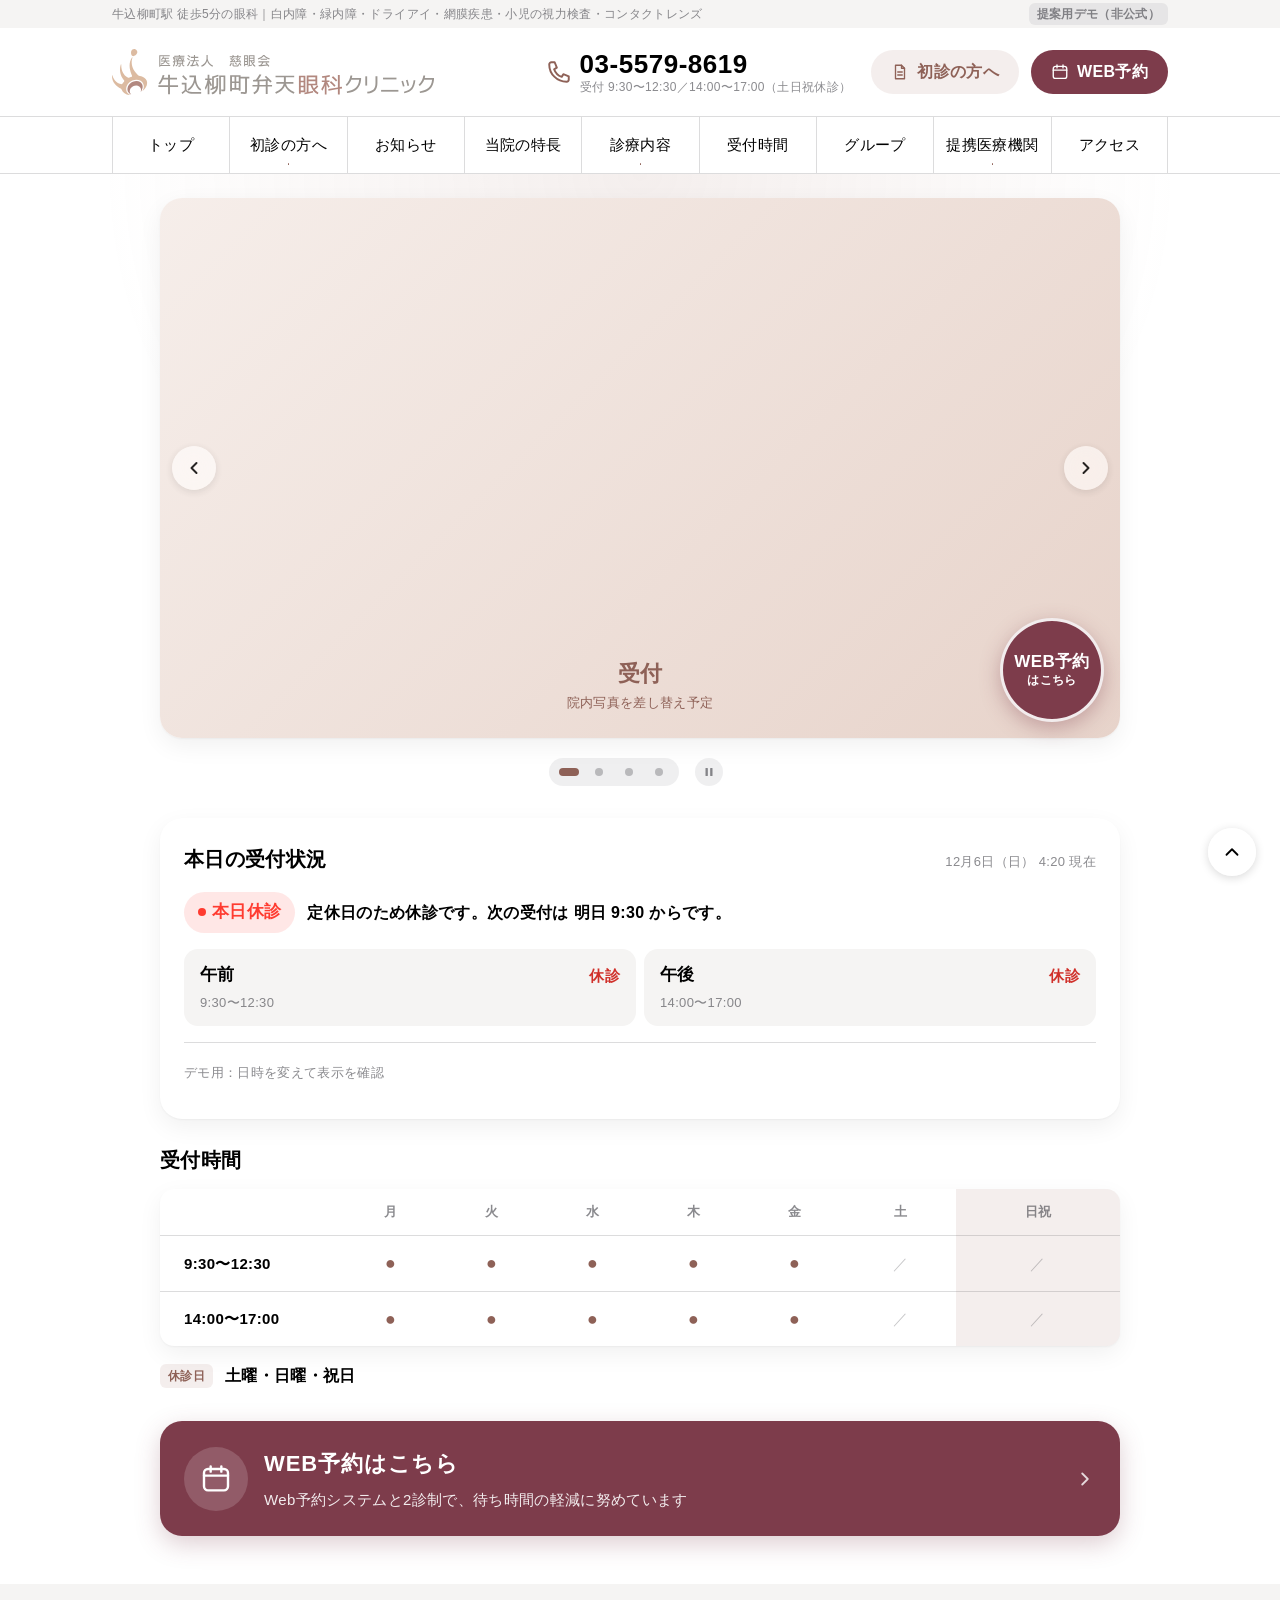
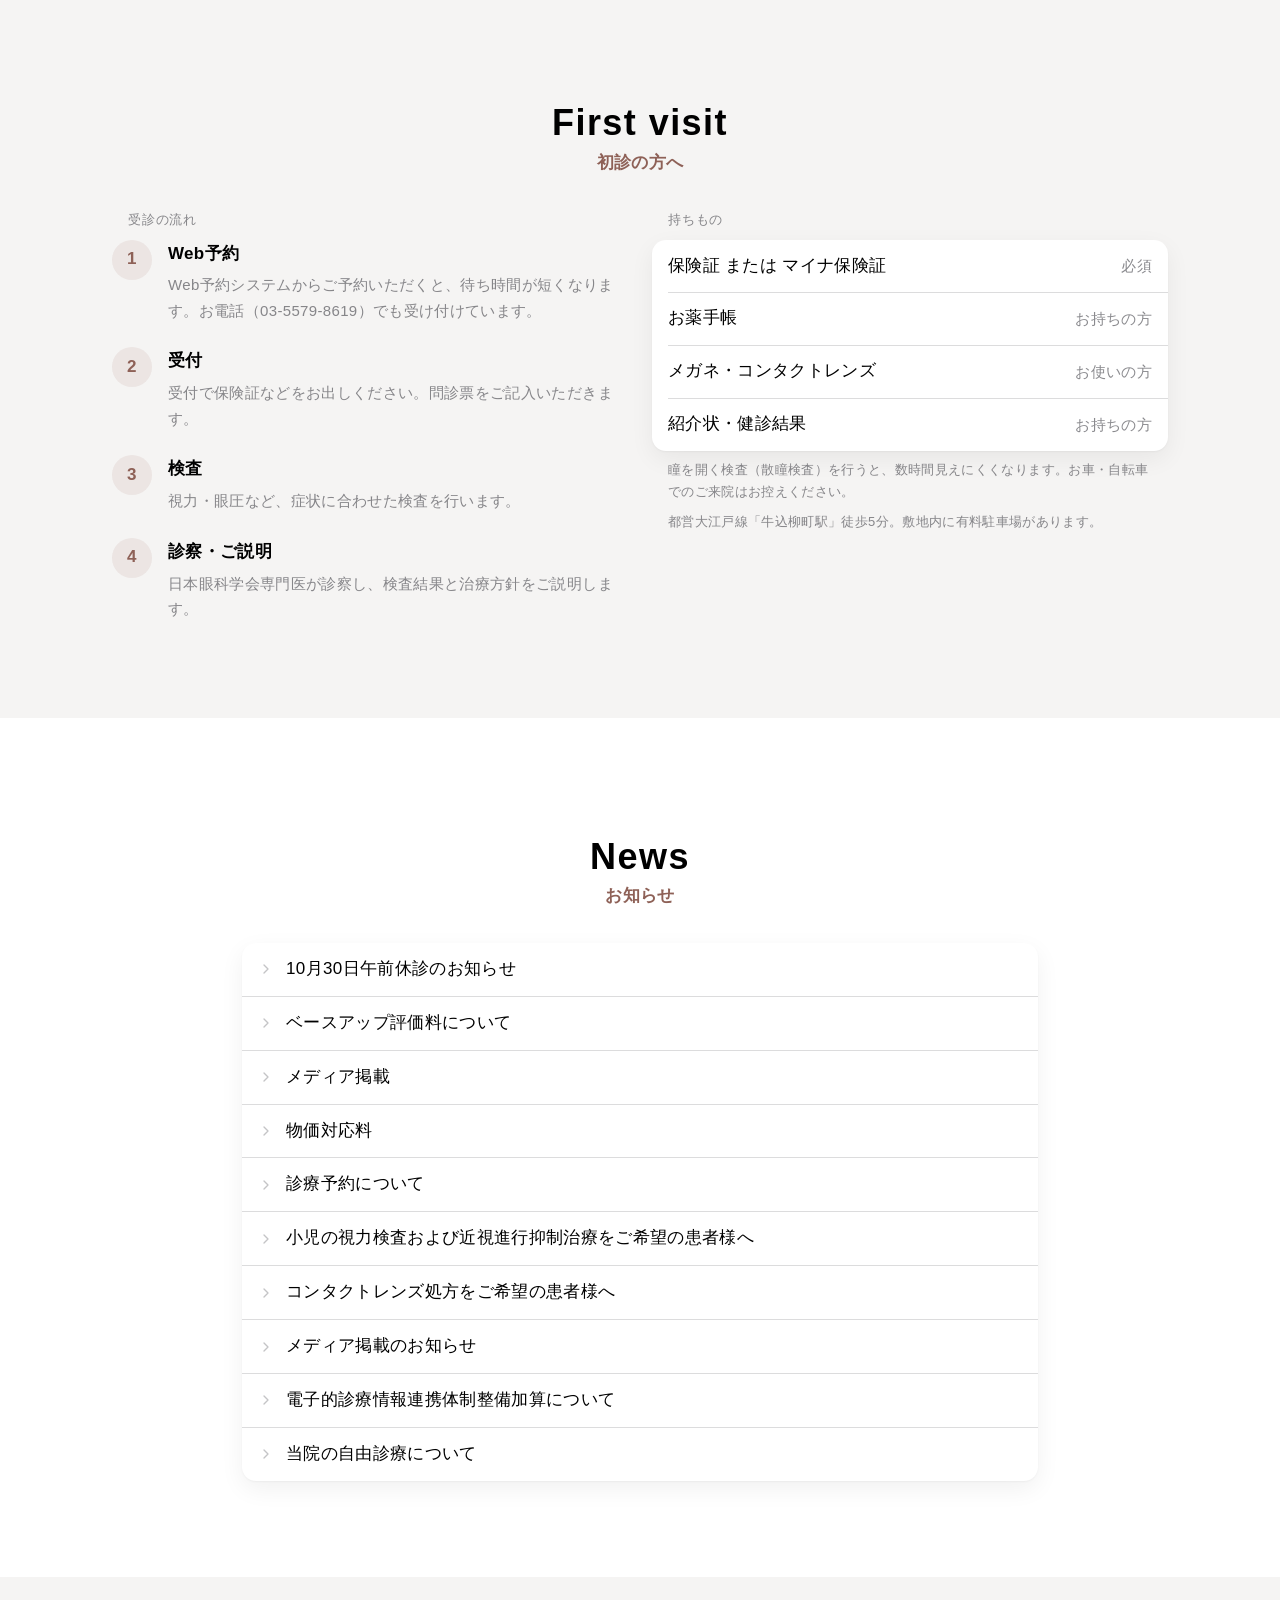
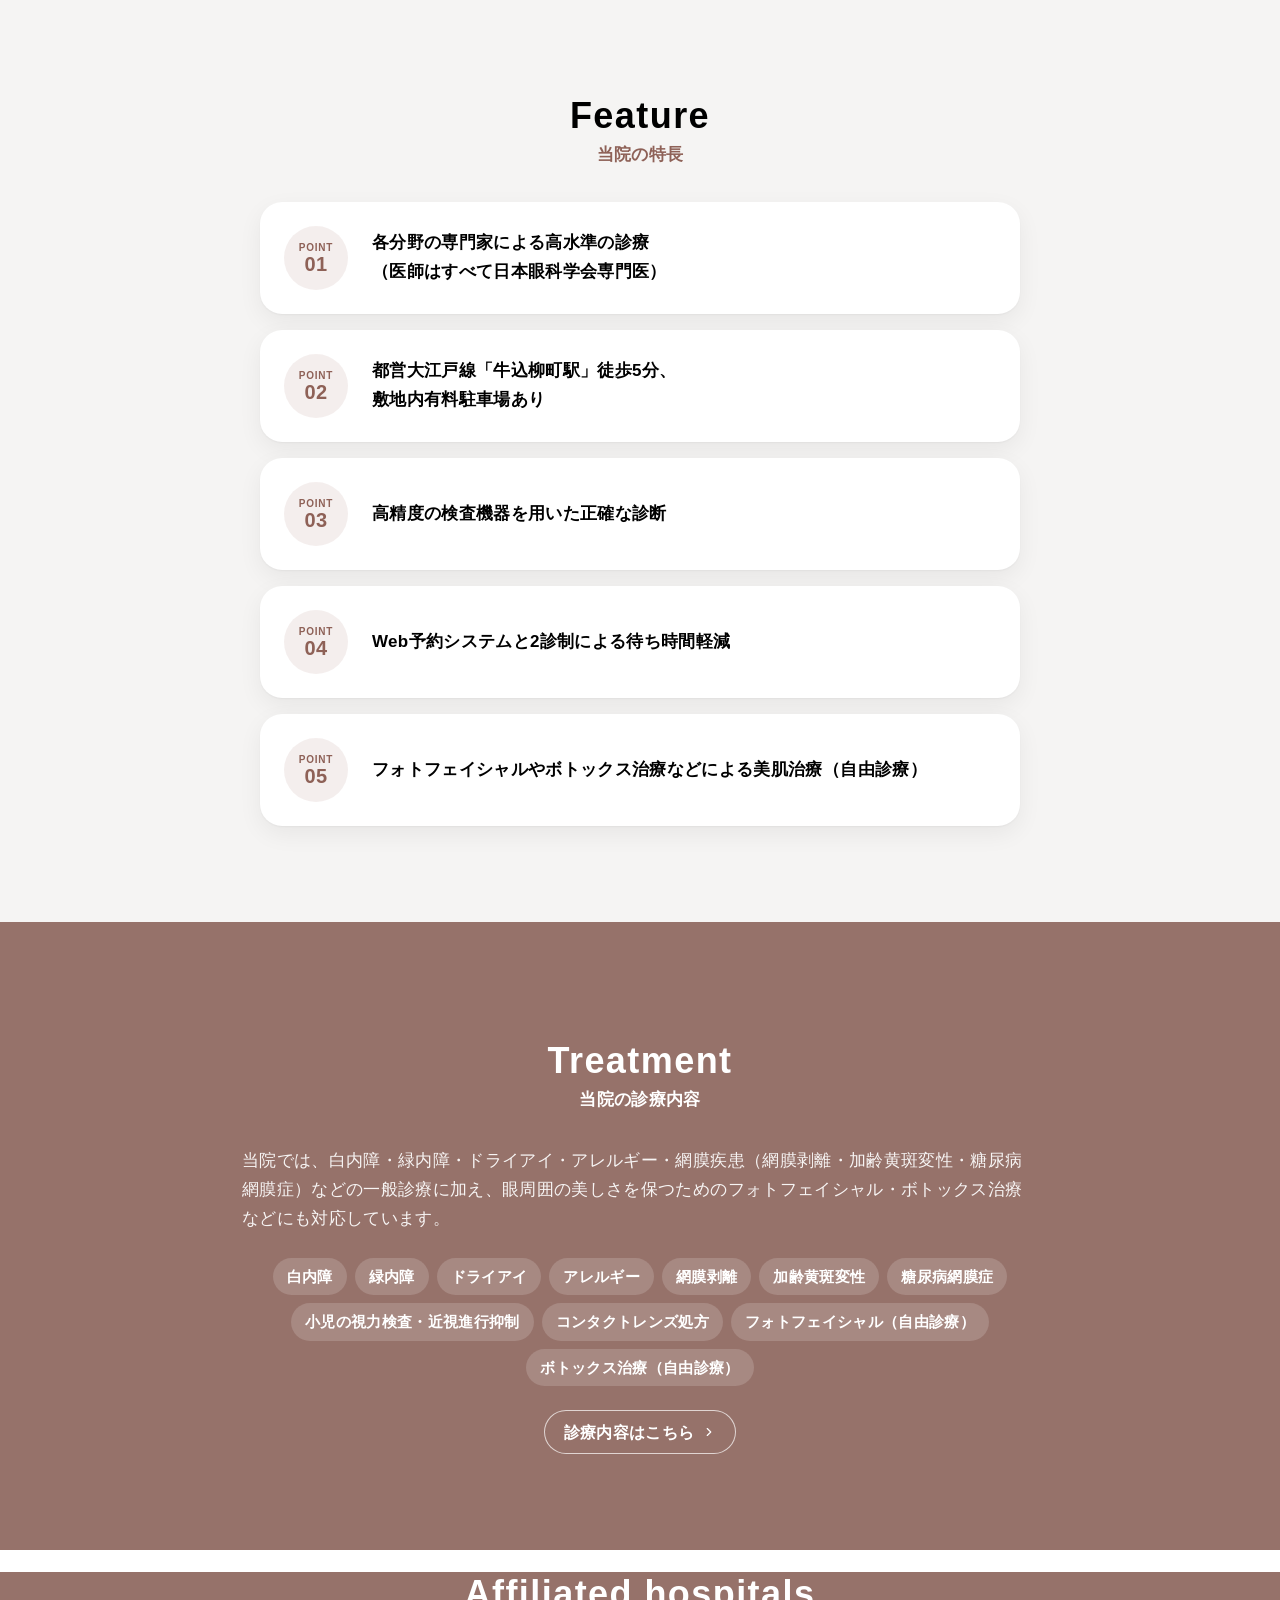
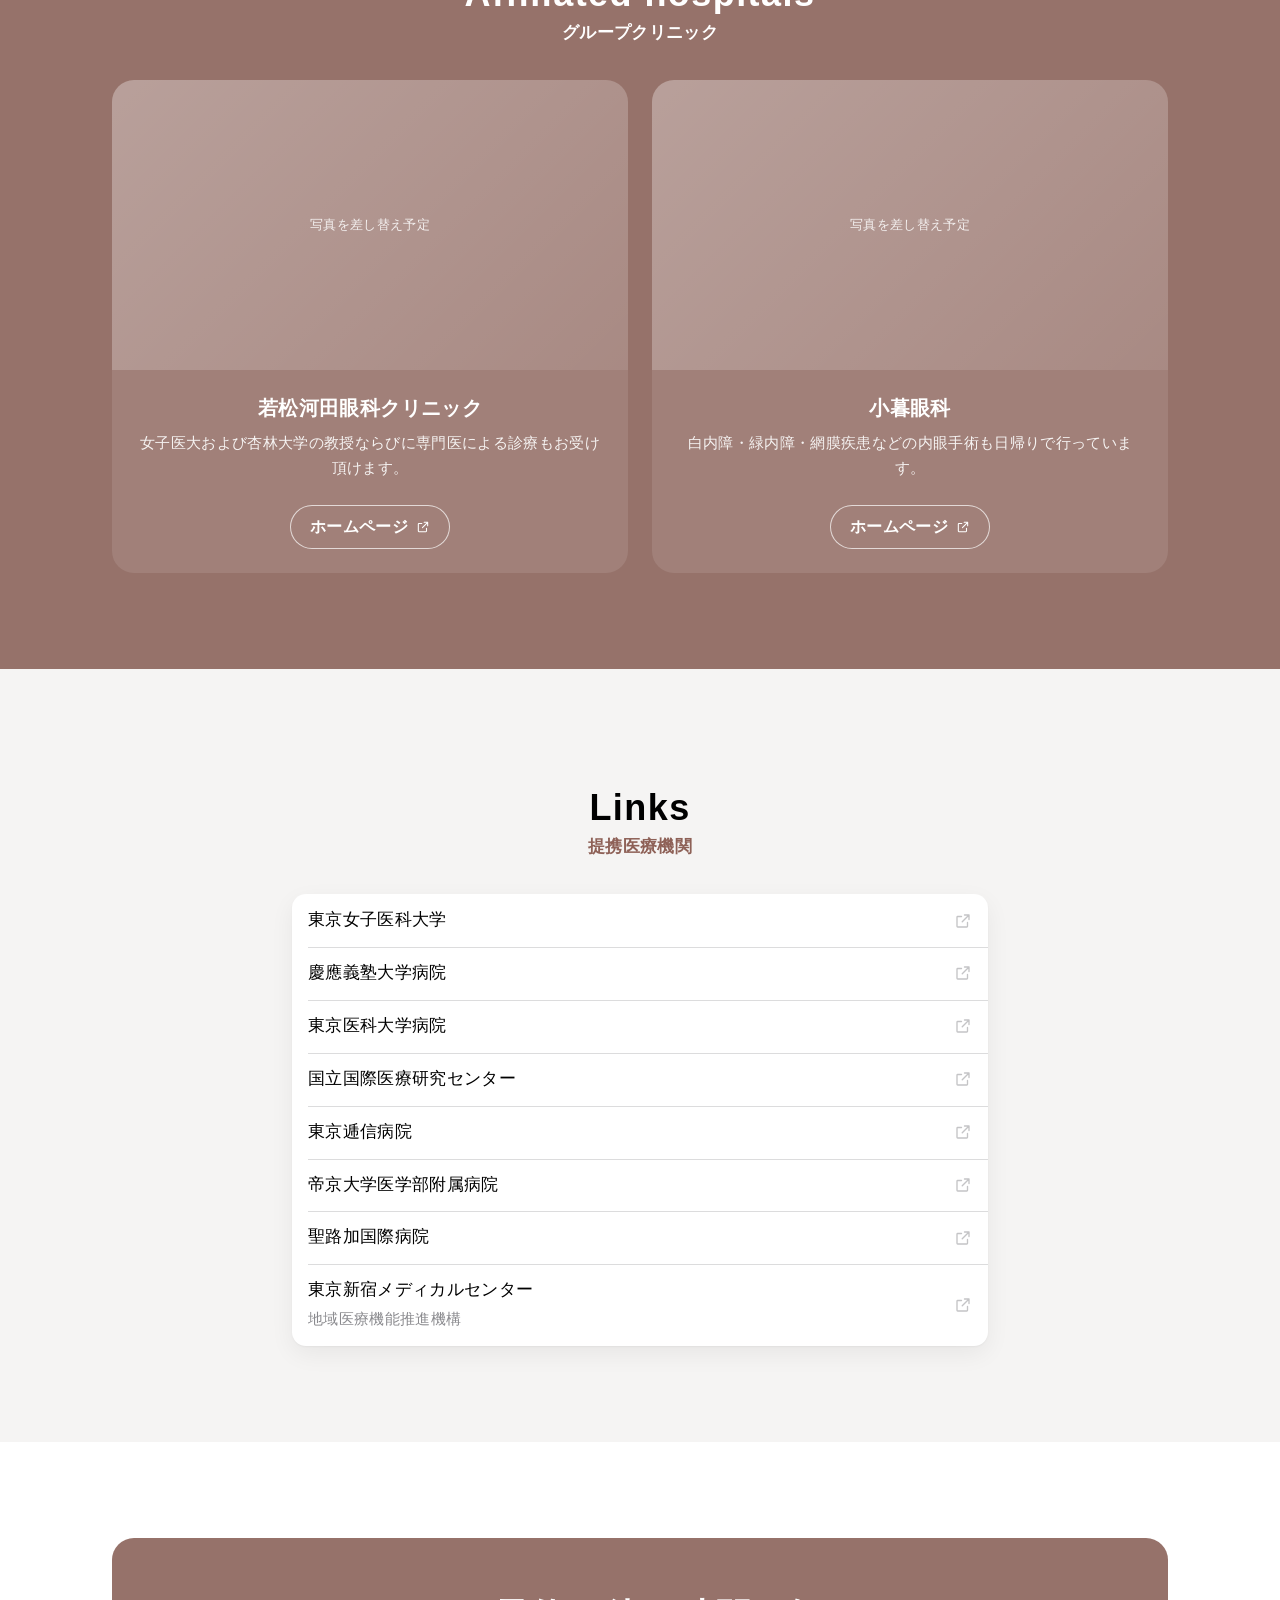
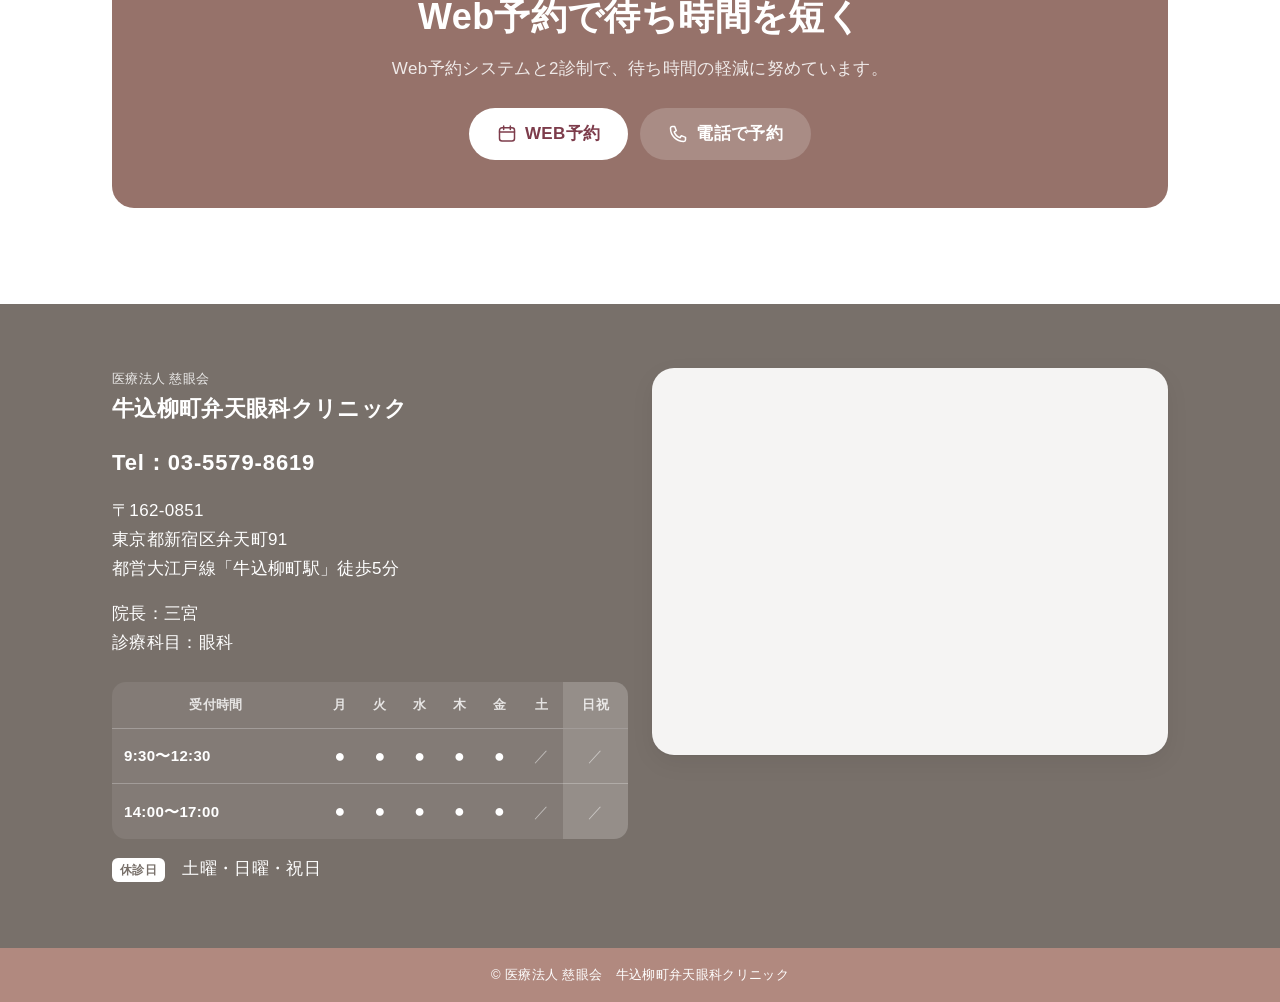
==== commit f4b318aa: "ヘッダーのロゴを医院ロゴ（SVG）に差し替え ロゴの表記に合わせて法人名を「医療法人 慈眼会」に修正。  Co-Authored-By: Claude Opus 5.5 <noreply@anthro" ====
--- a/index.html
+++ b/index.html
@@ -47,12 +47,8 @@
 <!-- ヘッダー：ロゴ・電話・予約 -->
 <header class="site-header">
   <div class="container">
-    <a class="logo" href="index.html" aria-label="牛込柳町弁天眼科クリニック ホーム">
-      <span class="brand-mark"><svg width="22" height="22"><use href="#i-eye"/></svg></span>
-      <span class="logo-text">
-        <span class="logo-en">Ushigome-Yanagicho Benten Eye Clinic</span>
-        <span class="logo-ja">牛込柳町弁天眼科クリニック</span>
-      </span>
+    <a class="logo" href="index.html">
+      <img class="logo-img" src="assets/logo.svg" width="411" height="59" alt="医療法人 慈眼会 牛込柳町弁天眼科クリニック">
     </a>
     <div class="header-actions">
       <a class="header-tel" href="tel:0355798619">
@@ -384,7 +380,7 @@
     <div class="container">
       <div class="grid grid-2">
         <div>
-          <p style="margin:0;font-size:var(--footnote);opacity:.85">医療法人社団 慈朋会</p>
+          <p style="margin:0;font-size:var(--footnote);opacity:.85">医療法人 慈眼会</p>
           <h2 id="access-title" style="margin:0 0 var(--s2);font-size:var(--title2)">牛込柳町弁天眼科クリニック</h2>
           <p class="tel" style="margin:0 0 var(--s2)"><a href="tel:0355798619">Tel：03-5579-8619</a></p>
           <p style="margin:0 0 var(--s2)">〒162-0851<br>東京都新宿区弁天町91<br>都営大江戸線「牛込柳町駅」徒歩5分</p>
@@ -438,7 +434,7 @@
       </div>
     </div>
   </section>
-  <p class="copybar" style="margin:0">© 医療法人社団 慈朋会　牛込柳町弁天眼科クリニック</p>
+  <p class="copybar" style="margin:0">© 医療法人 慈眼会　牛込柳町弁天眼科クリニック</p>
 </footer>
 
 <a class="page-top" href="#main" aria-label="ページの先頭へ"><svg width="22" height="22"><use href="#i-up"/></svg></a>
--- a/assets/style.css
+++ b/assets/style.css
@@ -2516,3 +2516,37 @@
     font-size: var(--footnote);
   }
 }
+
+/* 医院ロゴ（SVG） */
+.logo-img {
+  display: block;
+  height: 46px;
+  width: auto;
+  max-width: 100%;
+}
+
+@media (max-width: 959px) {
+  .logo-img {
+    height: auto;
+    width: 230px;
+  }
+}
+
+@media (max-width: 359px) {
+  .logo-img {
+    width: 100%;
+    max-width: 190px;
+  }
+}
+
+@media (min-width: 960px) and (max-width: 1199px) {
+  .logo-img {
+    height: 40px;
+  }
+}
+
+@media (prefers-color-scheme: dark) {
+  .logo-img {
+    filter: brightness(1.35);
+  }
+}
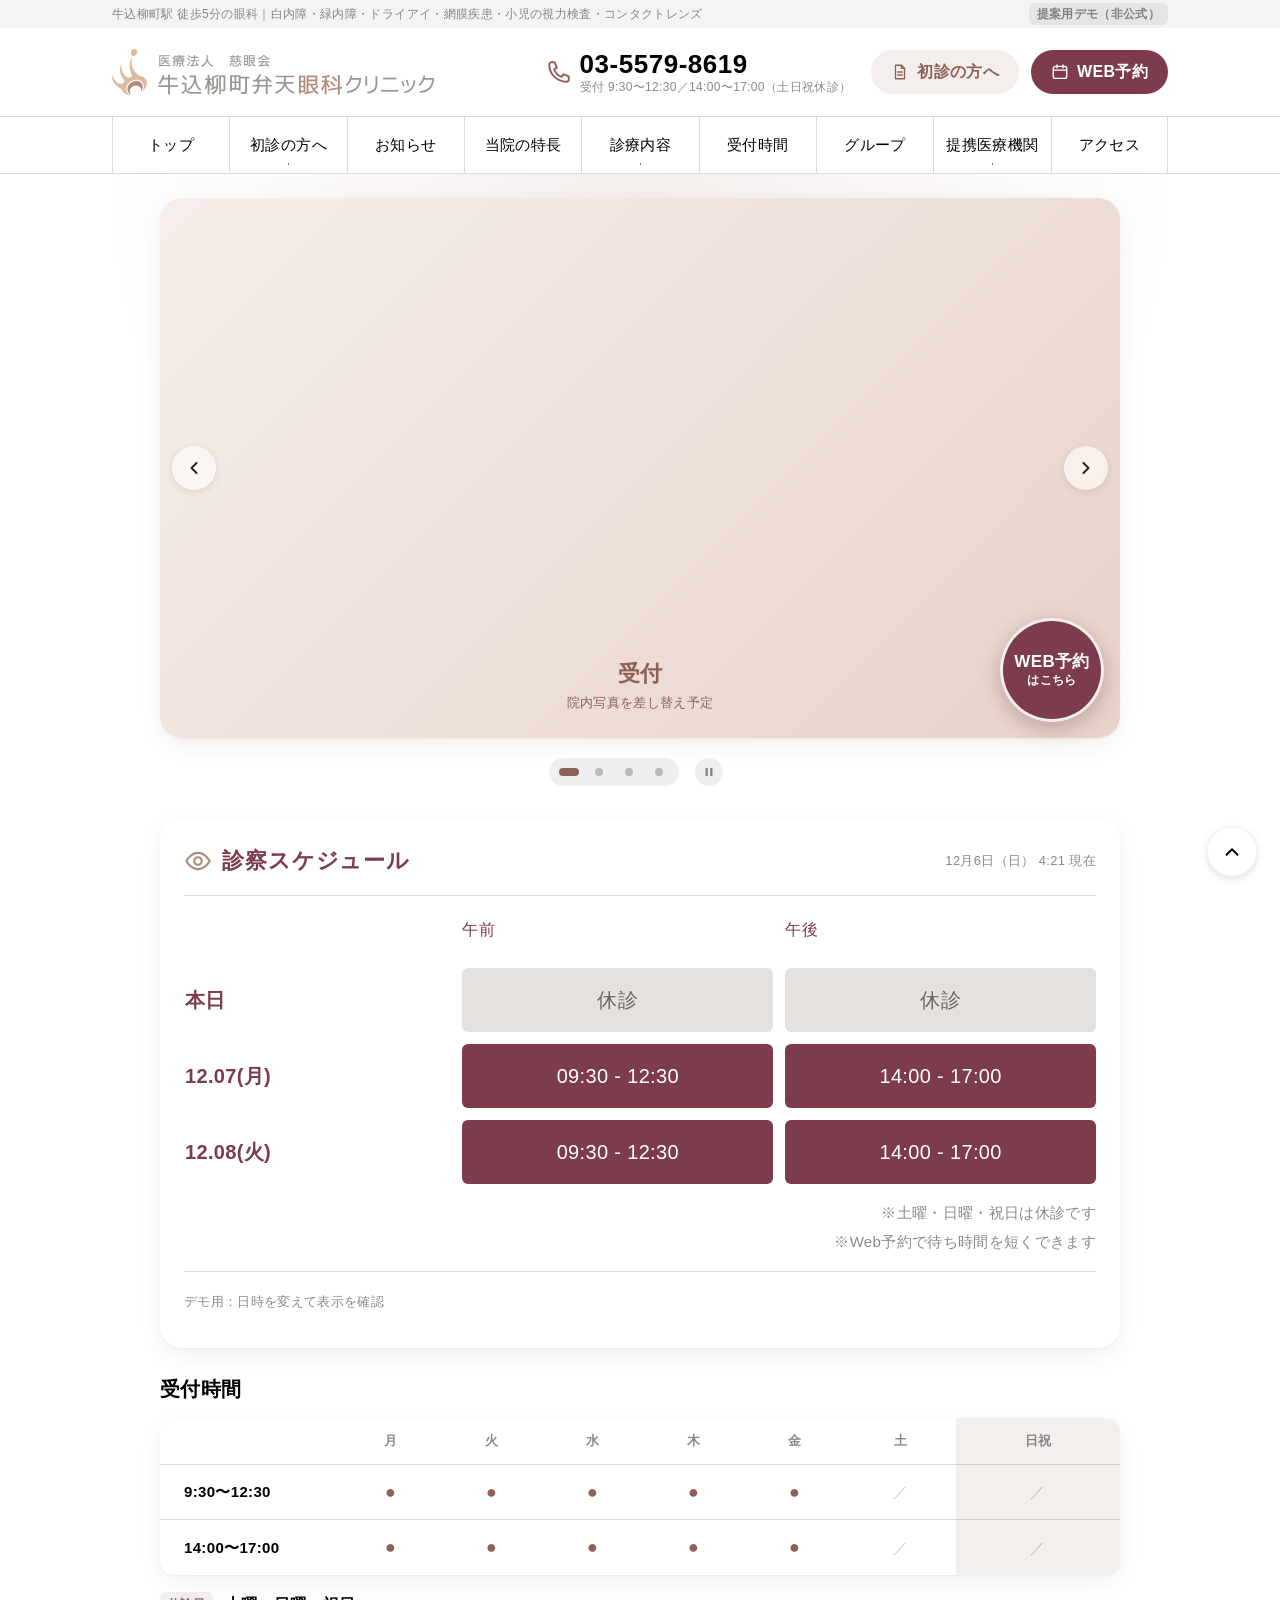
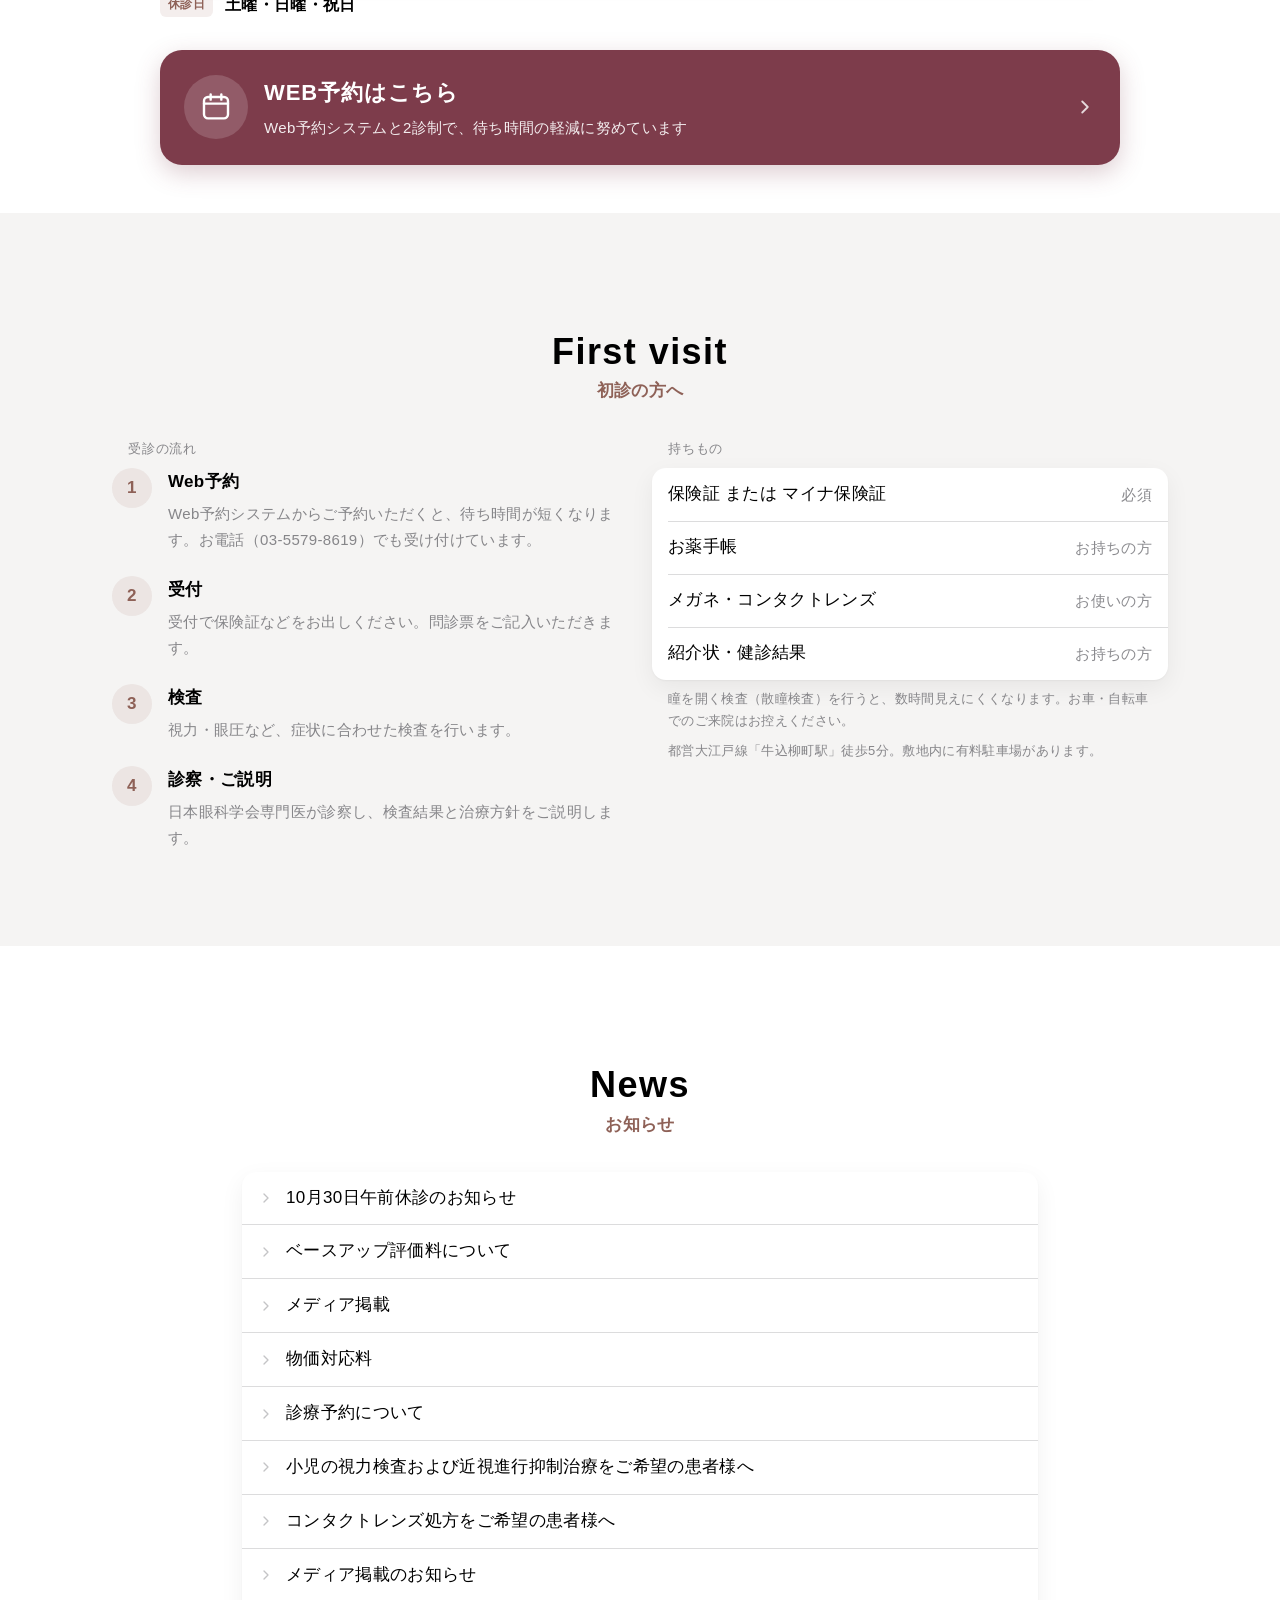
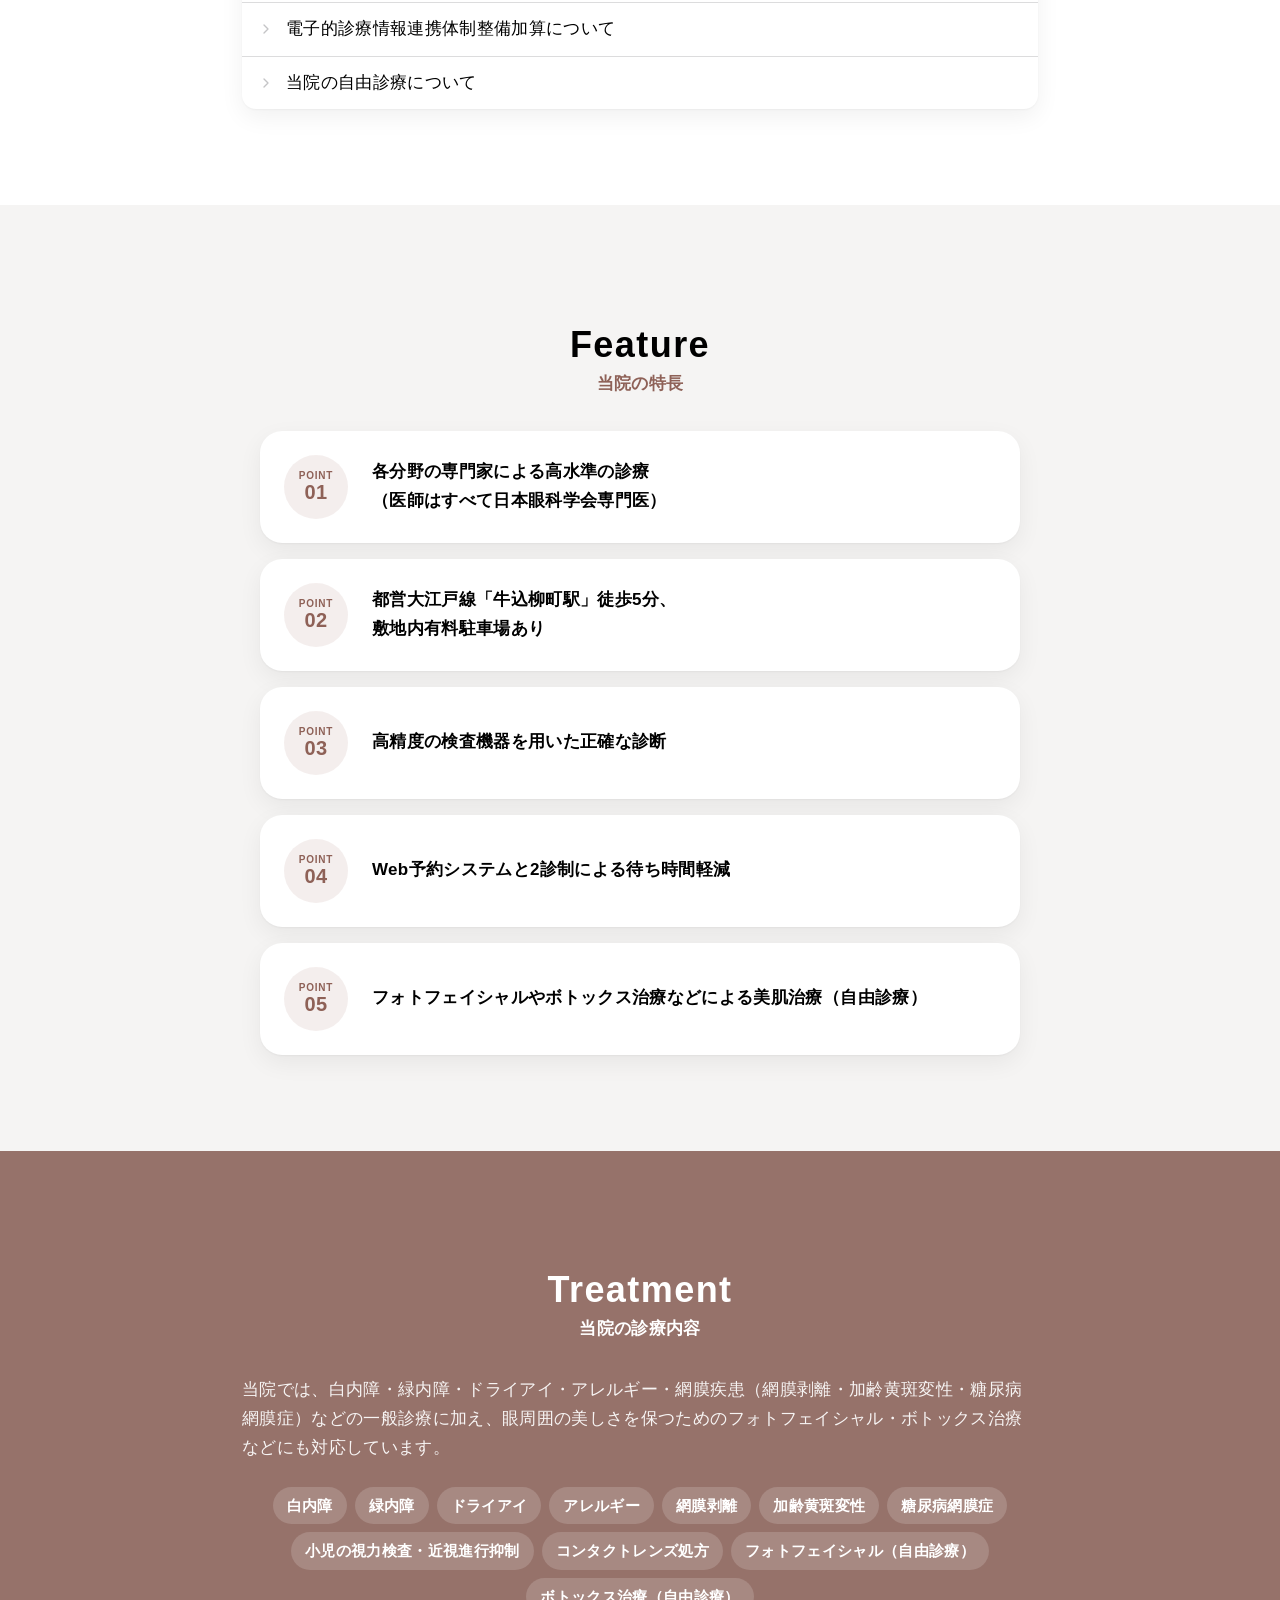
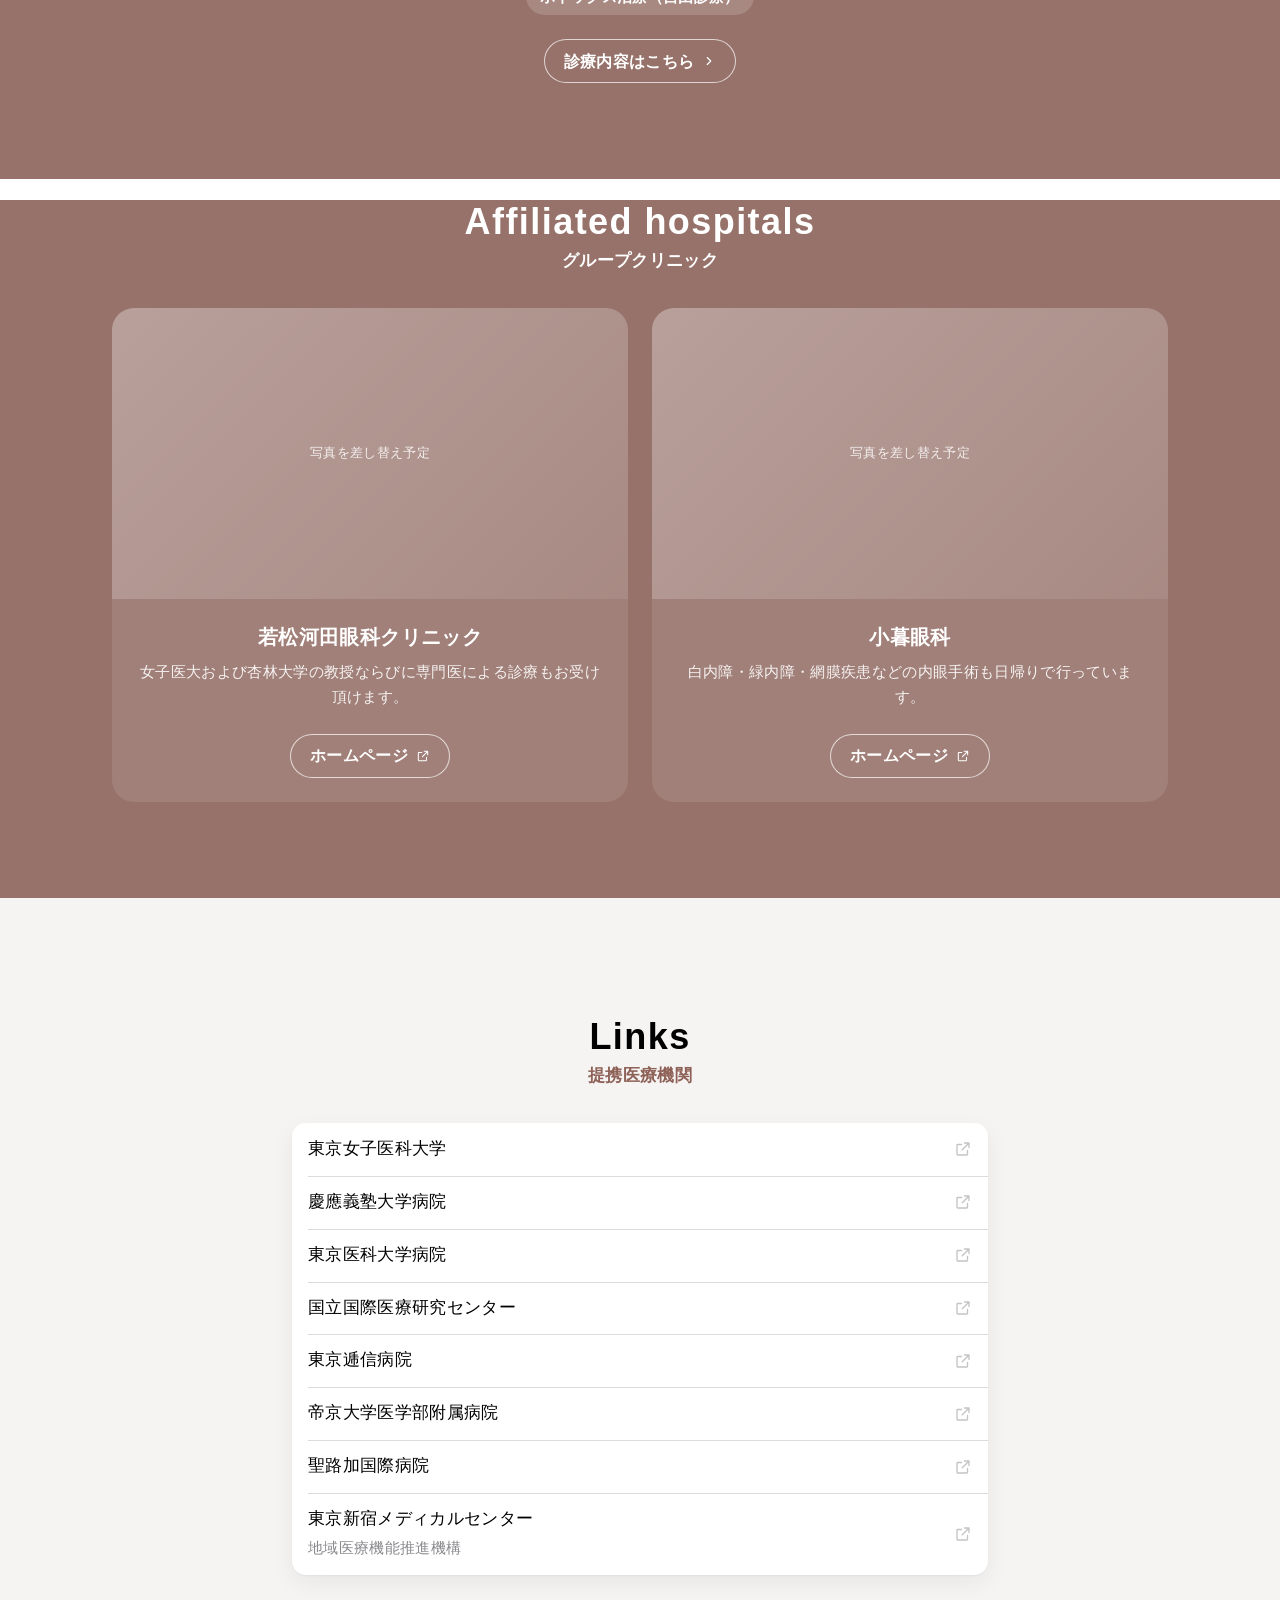
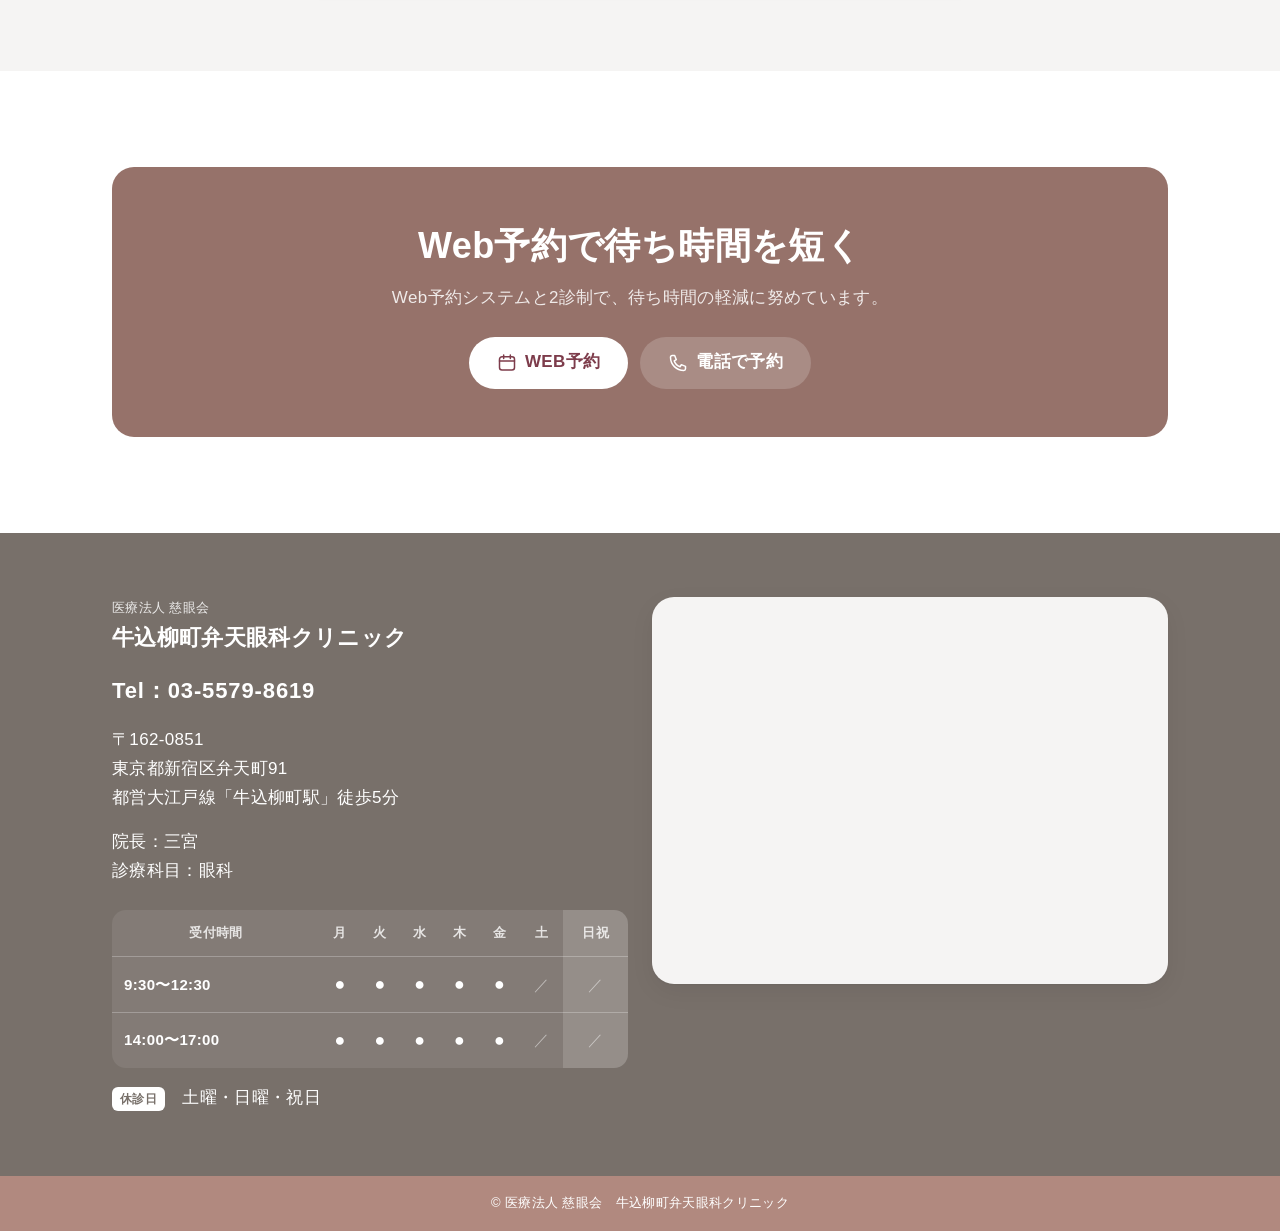
==== commit 2173c043: "本日の受付状況を「診察スケジュール」形式に差し替え 本日・翌日・翌々日の午前／午後をマスで表示。休診・臨時休診は色分けし、 本日のマスには受付中／受付終了を表示。臨時休診のお知らせを注記に表示。  C" ====
--- a/index.html
+++ b/index.html
@@ -156,33 +156,33 @@
           </button>
         </div>
       </div>
-      <section class="today-card" id="hours" aria-labelledby="today-title" data-today>
-        <div class="today-head">
-          <h2 id="today-title">本日の受付状況</h2>
+      <section class="today-card schedule-card" id="hours" aria-labelledby="today-title" data-today>
+        <div class="schedule-head">
+          <svg class="schedule-icon" width="28" height="28"><use href="#i-eye"/></svg>
+          <h2 id="today-title">診察スケジュール</h2>
           <time class="today-date" data-today-date></time>
         </div>
-        <div class="today-main" aria-live="polite">
-          <span class="pill pill-closed" data-today-pill>確認中</span>
-          <p class="today-message" data-today-message>受付状況を確認しています</p>
-        </div>
-        <div class="today-sessions">
-          <div class="session">
-            <span class="session-name">午前</span>
-            <span class="session-time">9:30〜12:30</span>
-            <span class="session-state" data-session="am">―</span>
-          </div>
-          <div class="session">
-            <span class="session-name">午後</span>
-            <span class="session-time">14:00〜17:00</span>
-            <span class="session-state" data-session="pm">―</span>
-          </div>
-        </div>
-        <p class="today-note" data-today-note hidden></p>
+        <table class="schedule" aria-describedby="schedule-notes">
+          <caption class="visually-hidden">本日から3日間の受付時間</caption>
+          <thead>
+            <tr>
+              <td></td>
+              <th scope="col">午前</th>
+              <th scope="col">午後</th>
+            </tr>
+          </thead>
+          <tbody data-schedule-body></tbody>
+        </table>
+        <div class="schedule-notes" id="schedule-notes">
+          <p data-today-note hidden></p>
+          <p>※土曜・日曜・祝日は休診です</p>
+          <p>※Web予約で待ち時間を短くできます</p>
+        </div>
         <details class="demo-clock">
           <summary>デモ用：日時を変えて表示を確認</summary>
           <div class="demo-clock-body">
             <label>日時 <input type="datetime-local" data-demo-now></label>
-            <button type="button" class="btn btn-tinted btn-small" data-demo-sample="2026-10-30T10:00">10/30 午前（臨時休診）</button>
+            <button type="button" class="btn btn-tinted btn-small" data-demo-sample="2026-10-29T15:00">10/29（翌日が午前休診）</button>
             <button type="button" class="btn btn-tinted btn-small" data-demo-sample="2026-11-02T10:30">平日 10:30</button>
             <button type="button" class="btn btn-tinted btn-small" data-demo-sample="2026-11-02T13:30">平日 昼休み</button>
             <button type="button" class="btn btn-tinted btn-small" data-demo-sample="2026-11-03T10:00">祝日</button>
--- a/assets/style.css
+++ b/assets/style.css
@@ -2550,3 +2550,197 @@
     filter: brightness(1.35);
   }
 }
+
+/* ---------- 診察スケジュール（本日から3日間） ---------- */
+.schedule-head {
+  display: flex;
+  align-items: center;
+  flex-wrap: wrap;
+  gap: 4px 10px;
+  padding-bottom: var(--s2);
+  border-bottom: 1px solid var(--separator);
+}
+
+.schedule-icon {
+  color: var(--tint);
+}
+
+.schedule-head h2 {
+  margin: 0;
+  font-size: var(--title2);
+  font-weight: 600;
+  letter-spacing: 0.04em;
+  color: var(--accent);
+}
+
+.schedule-head .today-date {
+  margin-left: auto;
+}
+
+.schedule {
+  width: 100%;
+  border-collapse: separate;
+  border-spacing: 12px;
+  margin: var(--s1) -12px 0;
+  width: calc(100% + 24px);
+  table-layout: fixed;
+}
+
+.schedule thead th {
+  font-weight: 500;
+  color: var(--accent);
+  font-size: var(--callout);
+  padding: 0;
+}
+
+.schedule thead td,
+.schedule tbody th {
+  width: 30%;
+}
+
+.schedule tbody th {
+  text-align: left;
+  font-size: var(--title3);
+  font-weight: 700;
+  color: var(--accent);
+  white-space: nowrap;
+  font-variant-numeric: tabular-nums;
+}
+
+.schedule td {
+  padding: 0;
+}
+
+.slot {
+  display: flex;
+  flex-direction: column;
+  align-items: center;
+  justify-content: center;
+  min-height: 64px;
+  padding: 8px 4px;
+  border-radius: 6px;
+  color: #fff;
+  font-size: var(--title3);
+  font-variant-numeric: tabular-nums;
+  line-height: 1.3;
+  text-align: center;
+}
+
+.slot.is-open {
+  background: var(--accent);
+}
+
+.slot.is-done {
+  background: var(--tint);
+}
+
+.slot.is-special {
+  background: #d9a99d;
+}
+
+.slot.is-closed {
+  background: #cfcbc8;
+}
+
+.slot-state {
+  margin-top: 4px;
+  padding: 1px 10px;
+  border-radius: 980px;
+  background: rgba(255, 255, 255, 0.22);
+  font-size: var(--caption);
+  font-weight: 600;
+}
+
+@media (prefers-color-scheme: dark) {
+  .slot.is-closed {
+    background: #48443f;
+    color: rgba(255, 255, 255, 0.7);
+  }
+  .slot.is-special {
+    background: #8f5f55;
+  }
+}
+
+.schedule-notes {
+  text-align: right;
+  font-size: var(--subhead);
+  color: var(--label-secondary);
+}
+
+.hero .schedule-notes p {
+  margin: 4px 0 0;
+  max-width: none;
+  font-size: var(--subhead);
+}
+
+.hero .schedule-notes p[data-today-note] {
+  color: var(--accent);
+  font-weight: 600;
+}
+
+@media (max-width: 599px) {
+  .schedule {
+    border-spacing: 6px;
+    margin: var(--s1) -6px 0;
+    width: calc(100% + 12px);
+  }
+  .schedule thead td,
+  .schedule tbody th {
+    width: 27%;
+  }
+  .schedule tbody th {
+    font-size: var(--subhead);
+  }
+  .slot {
+    min-height: 52px;
+    font-size: var(--subhead);
+  }
+  .schedule-notes,
+  .hero .schedule-notes p {
+    font-size: var(--footnote);
+    text-align: left;
+  }
+}
+
+/* 休診・臨時休診は文字を濃くして読みやすく */
+.slot.is-closed {
+  background: #e4e1de;
+  color: #6b6560;
+}
+
+.slot.is-special {
+  background: #f2ddd7;
+  color: var(--accent);
+  font-weight: 600;
+}
+
+@media (prefers-color-scheme: dark) {
+  .slot.is-closed {
+    background: #3a3633;
+    color: rgba(255, 255, 255, 0.7);
+  }
+  .slot.is-special {
+    background: #5a3a36;
+    color: #f2c9c0;
+  }
+}
+
+.slot {
+  white-space: nowrap;
+}
+
+@media (max-width: 599px) {
+  .schedule-card {
+    padding: var(--s2);
+  }
+  .schedule tbody th {
+    font-size: var(--footnote);
+  }
+  .slot {
+    font-size: var(--footnote);
+    letter-spacing: 0;
+  }
+  .schedule-head h2 {
+    font-size: var(--title3);
+  }
+}
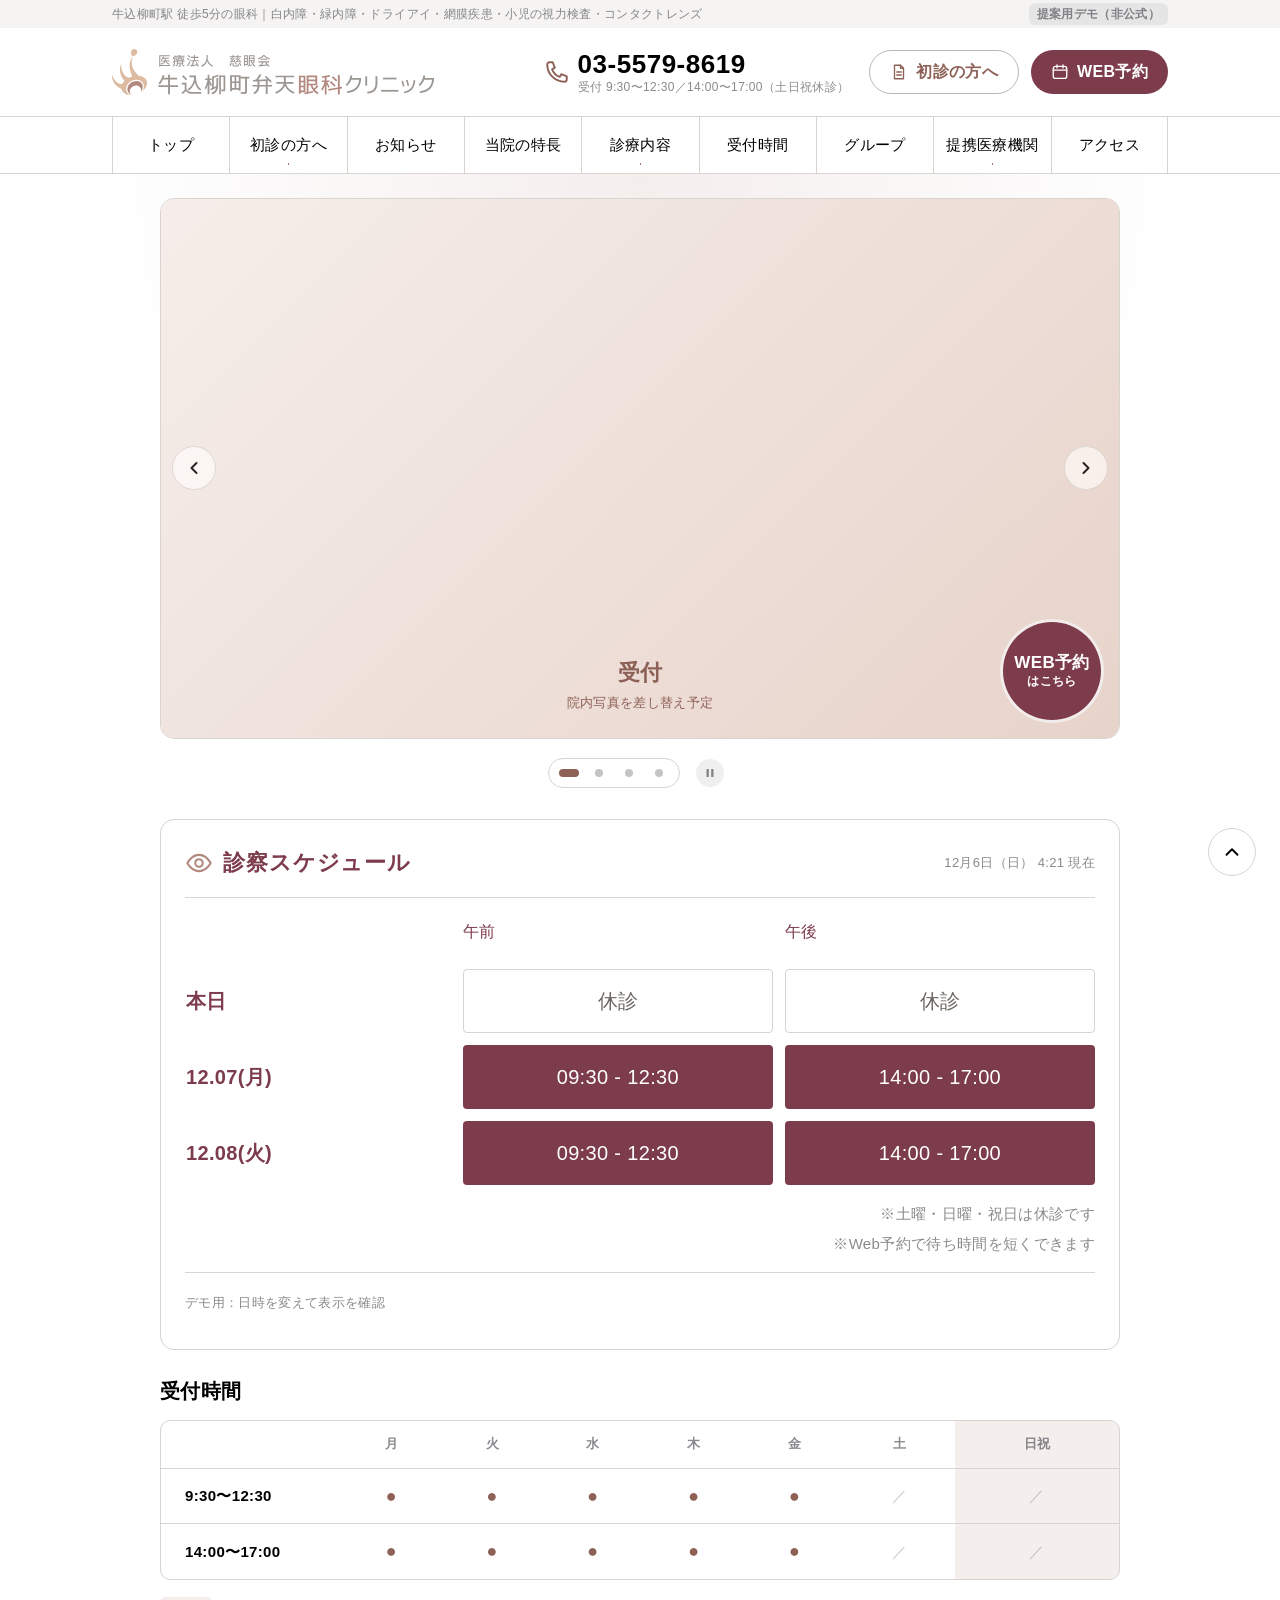
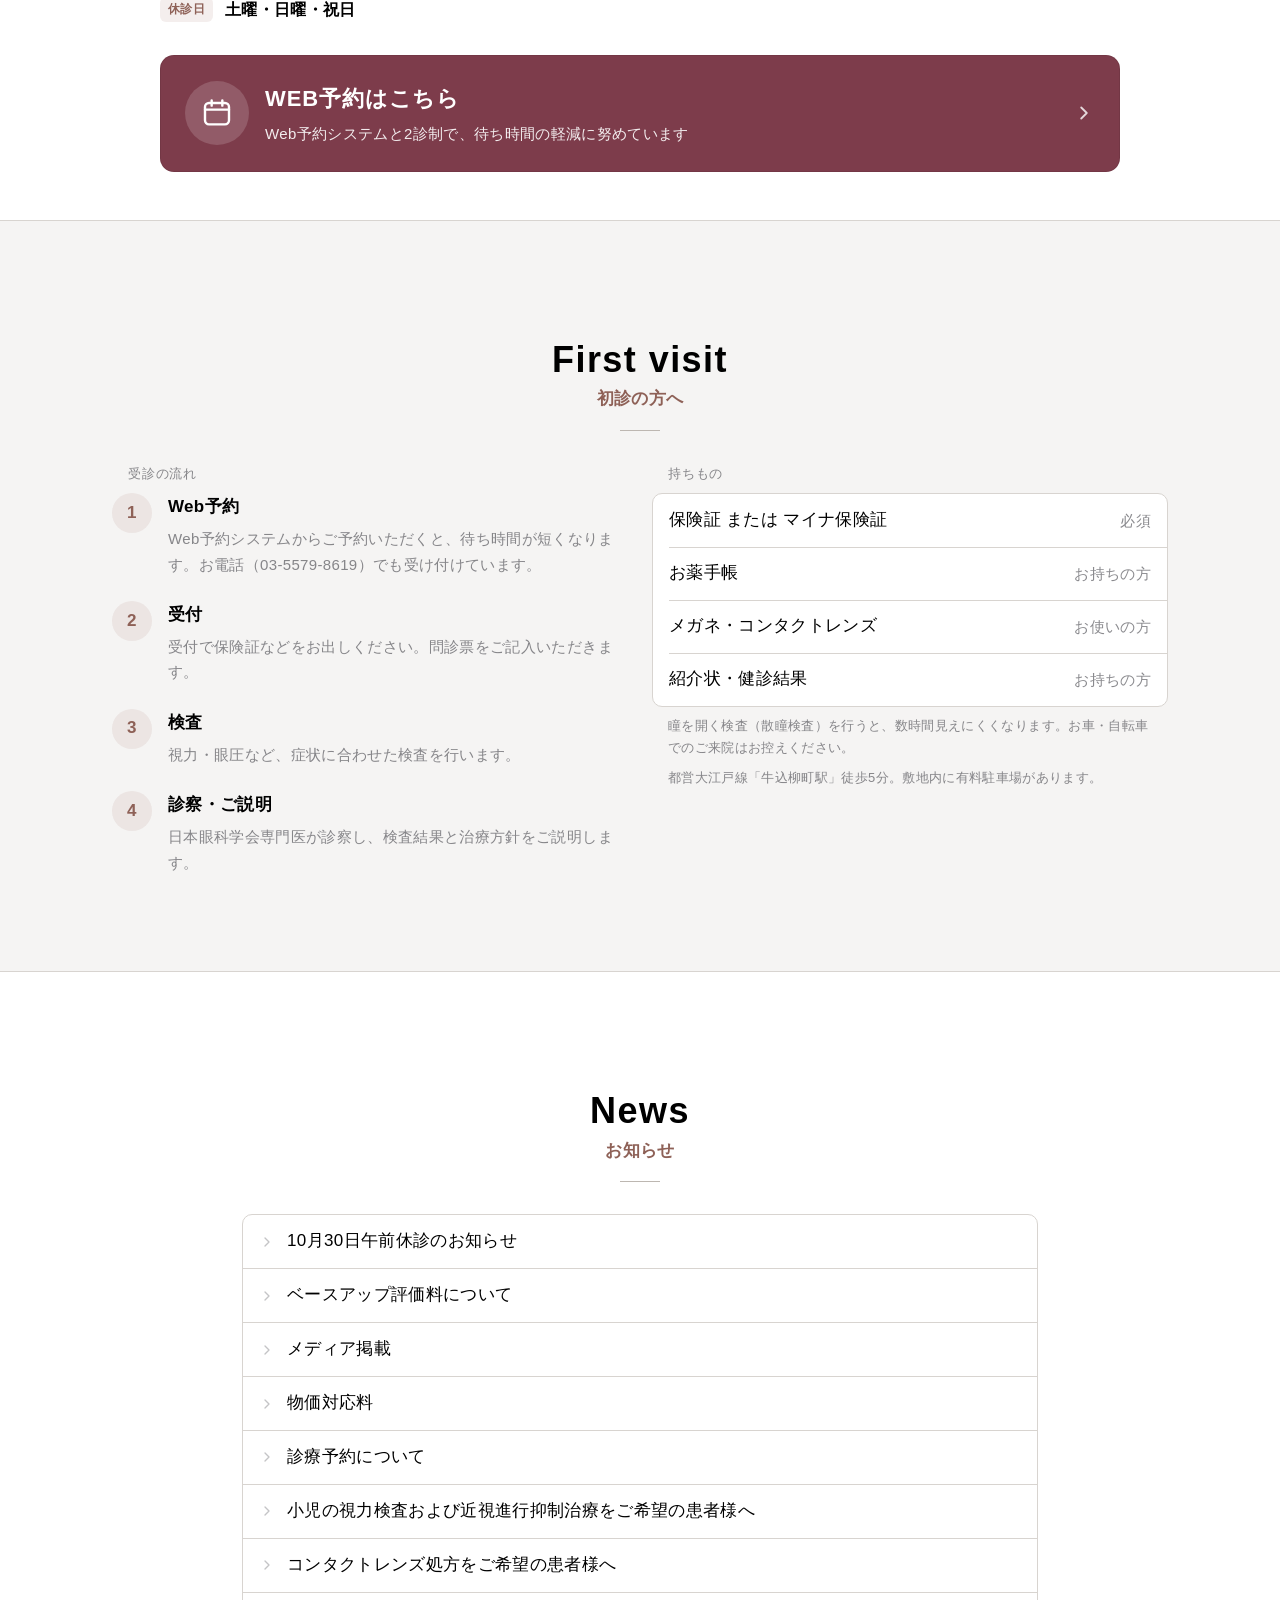
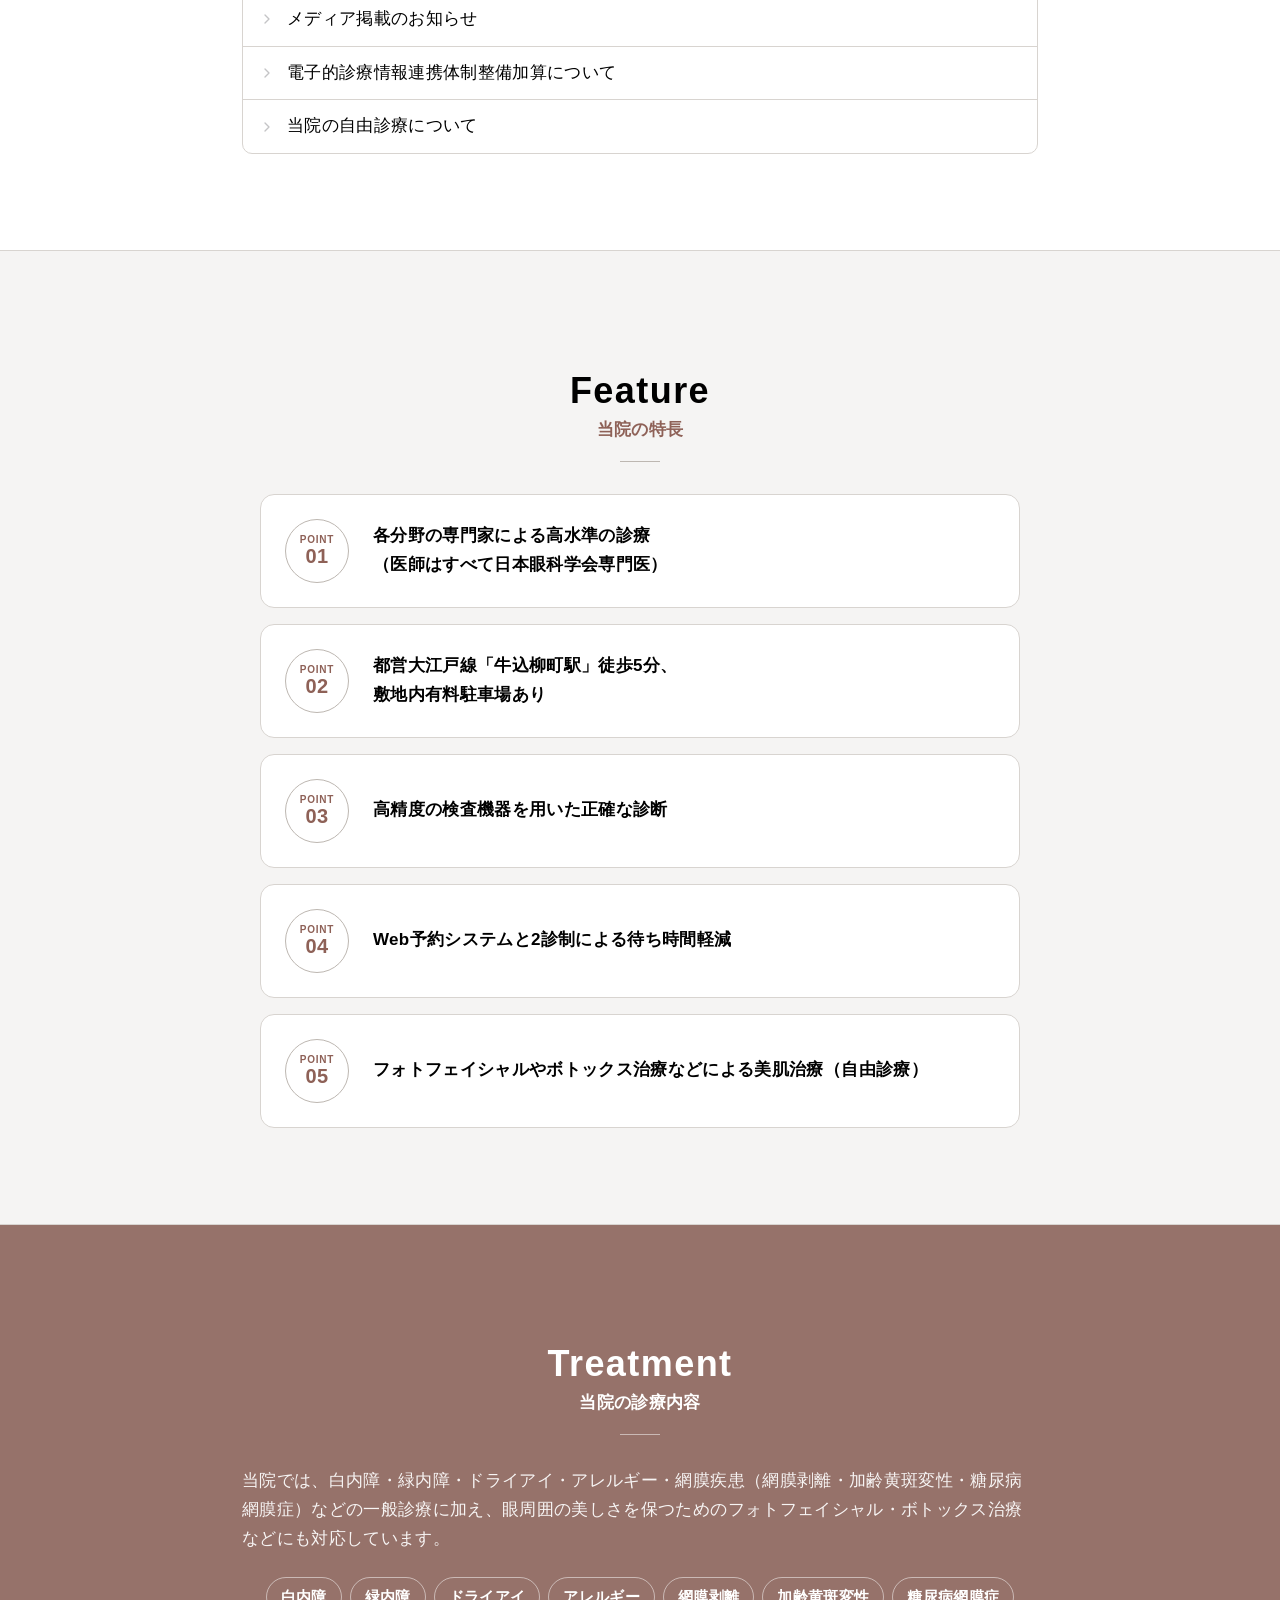
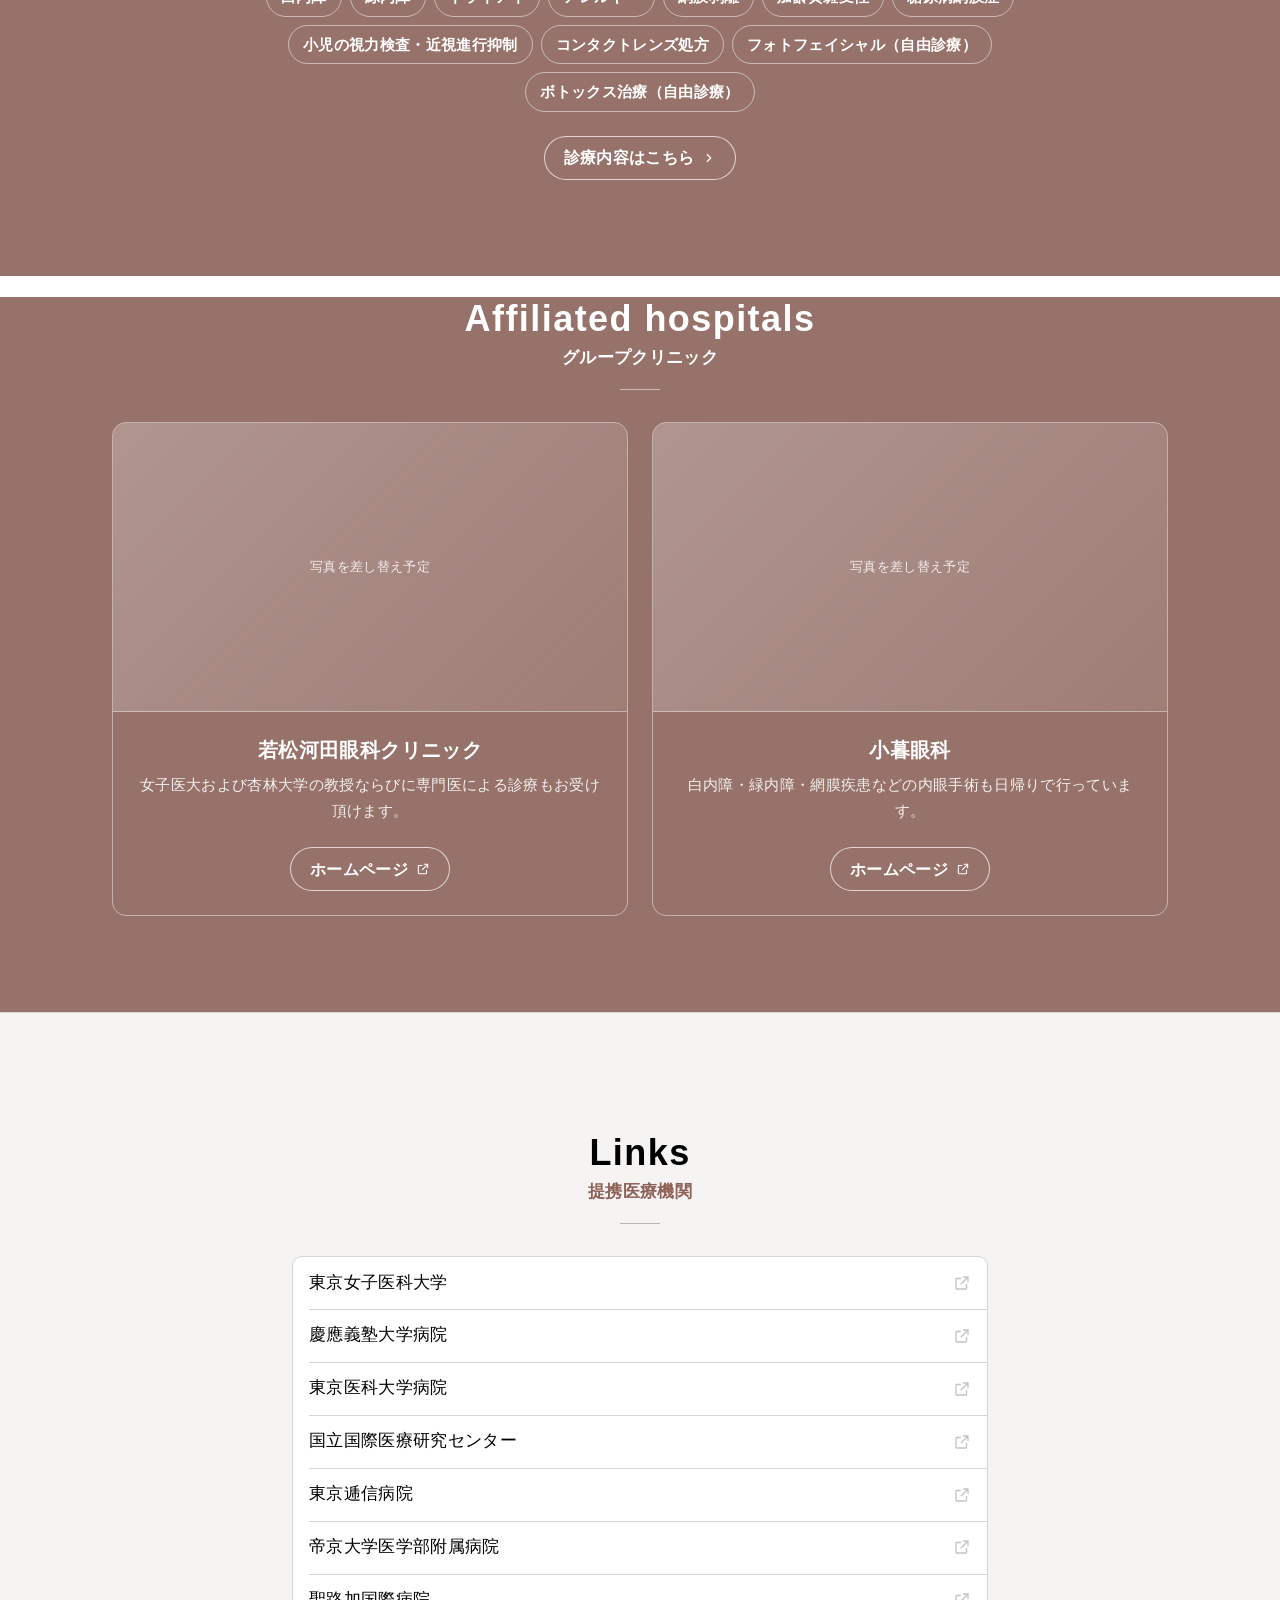
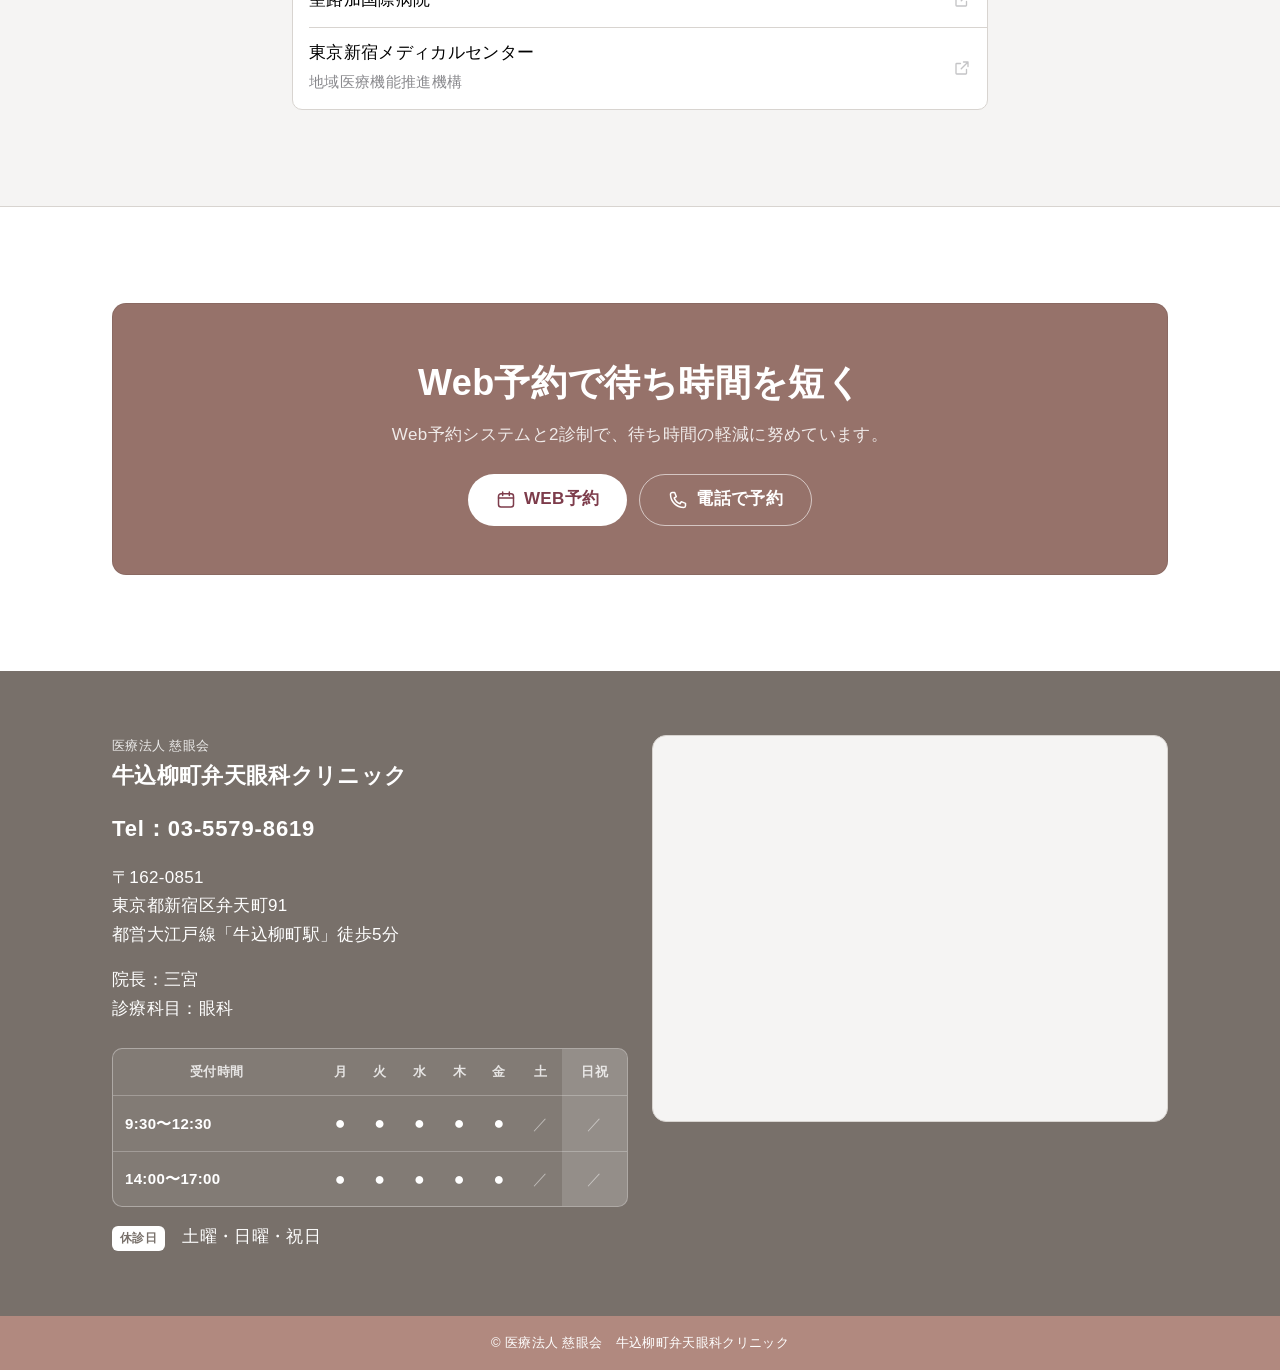
==== commit 4429147e: "編集画面（admin.html）を追加 臨時休診・お知らせ・受付時間をフォームで編集し、右側のプレビューに即時反映。 保存（ブラウザ内）・data.js の書き出し・元に戻すに対応。 サイトの受付時間" ====
--- a/index.html
+++ b/index.html
@@ -10,6 +10,7 @@
   <title>牛込柳町弁天眼科クリニック｜リニューアル提案デモ</title>
   <meta name="description" content="牛込柳町弁天眼科クリニック ウェブサイトリニューアルの提案用デモ（非公式）。">
   <link rel="stylesheet" href="assets/style.css">
+  <script src="assets/data.js"></script>
   <script src="assets/main.js" defer></script>
 </head>
 <body>
@@ -55,7 +56,7 @@
         <svg width="26" height="26"><use href="#i-phone"/></svg>
         <span>
           <span class="tel-number">03-5579-8619</span>
-          <span class="tel-note">受付 9:30〜12:30／14:00〜17:00（土日祝休診）</span>
+          <span class="tel-note">受付 <span data-text="hours">9:30〜12:30／14:00〜17:00</span>（<span data-text="closed-short">土日祝</span>休診）</span>
         </span>
       </a>
       <a class="btn btn-tinted header-btn" href="#first-visit"><svg width="18" height="18"><use href="#i-doc"/></svg>初診の方へ</a>
@@ -175,7 +176,7 @@
         </table>
         <div class="schedule-notes" id="schedule-notes">
           <p data-today-note hidden></p>
-          <p>※土曜・日曜・祝日は休診です</p>
+          <p>※<span data-text="closed">土曜・日曜・祝日</span>は休診です</p>
           <p>※Web予約で待ち時間を短くできます</p>
         </div>
         <details class="demo-clock">
@@ -202,13 +203,13 @@
                 <th scope="col" data-day="1">月</th><th scope="col" data-day="2">火</th><th scope="col" data-day="3">水</th><th scope="col" data-day="4">木</th><th scope="col" data-day="5">金</th><th scope="col" data-day="6">土</th><th scope="col" data-day="0">日祝</th>
               </tr>
             </thead>
-            <tbody>
+            <tbody data-week-body>
               <tr><th scope="row">9:30〜12:30</th><td data-day="1"><span class="mark-open" aria-label="診療">●</span></td><td data-day="2"><span class="mark-open" aria-label="診療">●</span></td><td data-day="3"><span class="mark-open" aria-label="診療">●</span></td><td data-day="4"><span class="mark-open" aria-label="診療">●</span></td><td data-day="5"><span class="mark-open" aria-label="診療">●</span></td><td data-day="6"><span class="mark-closed" aria-label="休診">／</span></td><td data-day="0"><span class="mark-closed" aria-label="休診">／</span></td></tr>
               <tr><th scope="row">14:00〜17:00</th><td data-day="1"><span class="mark-open" aria-label="診療">●</span></td><td data-day="2"><span class="mark-open" aria-label="診療">●</span></td><td data-day="3"><span class="mark-open" aria-label="診療">●</span></td><td data-day="4"><span class="mark-open" aria-label="診療">●</span></td><td data-day="5"><span class="mark-open" aria-label="診療">●</span></td><td data-day="6"><span class="mark-closed" aria-label="休診">／</span></td><td data-day="0"><span class="mark-closed" aria-label="休診">／</span></td></tr>
             </tbody>
           </table>
         </div>
-        <p class="closed-days"><span class="tag">休診日</span>土曜・日曜・祝日</p>
+        <p class="closed-days"><span class="tag">休診日</span><span data-text="closed">土曜・日曜・祝日</span></p>
       </section>
       <a class="reserve-banner" href="#reserve">
         <span class="reserve-banner-icon"><svg width="32" height="32"><use href="#i-calendar"/></svg></span>
@@ -266,7 +267,7 @@
   <section class="section" id="news" aria-labelledby="news-title">
     <div class="container" style="max-width:860px">
       <h2 class="section-title" id="news-title"><span class="en">News</span><span class="ja">お知らせ</span></h2>
-      <div class="list-group news reveal">
+      <div class="list-group news reveal" data-news>
         <details><summary><svg class="chevron" width="16" height="16"><use href="#i-chevron"/></svg><span class="grow">10月30日午前休診のお知らせ</span></summary><p class="news-body">本文は現行サイトの掲載内容を反映します。</p></details>
         <details><summary><svg class="chevron" width="16" height="16"><use href="#i-chevron"/></svg><span class="grow">ベースアップ評価料について</span></summary><p class="news-body">本文は現行サイトの掲載内容を反映します。</p></details>
         <details><summary><svg class="chevron" width="16" height="16"><use href="#i-chevron"/></svg><span class="grow">メディア掲載</span></summary><p class="news-body">本文は現行サイトの掲載内容を反映します。</p></details>
@@ -401,7 +402,7 @@
                   <th scope="col" data-day="0">日祝</th>
                 </tr>
               </thead>
-              <tbody>
+              <tbody data-week-body>
                 <tr>
                   <th scope="row">9:30〜12:30</th>
                   <td data-day="1"><span class="mark-open" aria-label="診療">●</span></td>
@@ -425,7 +426,7 @@
               </tbody>
             </table>
           </div>
-          <p style="margin:var(--s2) 0 0"><span class="tag" style="background:#fff;color:var(--taupe)">休診日</span>　土曜・日曜・祝日</p>
+          <p style="margin:var(--s2) 0 0"><span class="tag" style="background:#fff;color:var(--taupe)">休診日</span>　<span data-text="closed">土曜・日曜・祝日</span></p>
         </div>
         <div>
           <iframe class="map-embed" title="牛込柳町弁天眼科クリニックの地図" loading="lazy" referrerpolicy="no-referrer-when-downgrade"
--- a/assets/style.css
+++ b/assets/style.css
@@ -2744,3 +2744,229 @@
     font-size: var(--title3);
   }
 }
+
+/* ==========================================================
+   線で囲むデザイン：影をやめ、細いグレーの線で区切る
+   ========================================================== */
+:root {
+  --line: #d8d4d0;
+  --line-strong: #bdb7b1;
+  --shadow: none;
+  --radius-l: 14px;
+  --radius-m: 10px;
+}
+
+@media (prefers-color-scheme: dark) {
+  :root {
+    --line: rgba(255, 255, 255, 0.16);
+    --line-strong: rgba(255, 255, 255, 0.3);
+  }
+}
+
+.card,
+.list-group,
+.hours-wrap,
+.today-card,
+.point,
+.map-embed,
+.carousel-track,
+.status-card {
+  border: 1px solid var(--line);
+  box-shadow: none;
+}
+
+a.card:hover,
+a.list-row:hover {
+  border-color: var(--line-strong);
+}
+
+a.card:hover {
+  transform: none;
+}
+
+/* 区切り線もグレーで統一 */
+.list-row + .list-row::before,
+.news details + details,
+.hours th,
+.hours td,
+.schedule-head,
+.demo-clock,
+.faq details {
+  border-color: var(--line);
+}
+
+.list-row + .list-row::before {
+  border-top-width: 1px;
+}
+
+.news details + details {
+  border-top-width: 1px;
+}
+
+/* 見出しの下に細い線 */
+.section-title::after {
+  content: "";
+  display: block;
+  width: 40px;
+  height: 1px;
+  margin: var(--s2) auto 0;
+  background: var(--line-strong);
+}
+
+.band .section-title::after {
+  background: rgba(255, 255, 255, 0.5);
+}
+
+/* 特長：番号の丸も線で */
+.point-num {
+  background: transparent;
+  border: 1px solid var(--line-strong);
+}
+
+/* 診療内容のチップ・帯の中のカード */
+.chips li {
+  background: transparent;
+  border: 1px solid rgba(255, 255, 255, 0.5);
+}
+
+.band .card {
+  background: transparent;
+  border: 1px solid rgba(255, 255, 255, 0.45);
+}
+
+/* 帯の中の写真枠に区切り線 */
+.clinic-photo {
+  border-bottom: 1px solid rgba(255, 255, 255, 0.35);
+}
+
+/* 受付時間表・院情報の表 */
+.hours-wrap {
+  background: var(--bg-elevated);
+}
+
+.footer-info .hours-wrap {
+  border-color: rgba(255, 255, 255, 0.35);
+}
+
+/* 予約バナー・予約の帯は線を足して締める */
+.reserve-banner,
+.cta {
+  box-shadow: none;
+  border: 1px solid rgba(0, 0, 0, 0.08);
+}
+
+.reserve-banner:hover {
+  transform: none;
+  filter: brightness(1.05);
+}
+
+/* ボタン：薄い塗りのボタンは線で囲む */
+.btn-tinted {
+  background: var(--bg-elevated);
+  border: 1px solid var(--line-strong);
+  color: var(--tint-strong);
+}
+
+.btn-tinted:hover {
+  background: var(--tint-soft);
+}
+
+.cta .btn-tinted {
+  background: transparent;
+  border-color: rgba(255, 255, 255, 0.6);
+  color: #fff;
+}
+
+/* 矢印・ページトップ・バッジは影を弱めて線で */
+.carousel-arrow,
+.page-top {
+  box-shadow: none;
+  border: 1px solid var(--line);
+}
+
+.reserve-badge {
+  box-shadow: none;
+}
+
+.page-control {
+  background: transparent;
+  border: 1px solid var(--line);
+}
+
+/* 診察スケジュールのマスは角を少し小さく */
+.slot {
+  border-radius: 4px;
+}
+
+.slot.is-closed {
+  background: transparent;
+  border: 1px solid var(--line);
+}
+
+.slot.is-special {
+  background: transparent;
+  border: 1px solid var(--tint);
+}
+
+/* セクションの境目に細い線 */
+.section + .section,
+.section-alt {
+  border-top: 1px solid var(--line);
+}
+
+.band,
+.band + .band {
+  border-top: 0;
+}
+
+/* ヘッダー下の線 */
+.site-header {
+  border-bottom: 1px solid var(--line);
+}
+
+.global-nav {
+  border-top: 0;
+  border-bottom: 1px solid var(--line);
+}
+
+.global-nav li,
+.global-nav li:last-child {
+  border-color: var(--line);
+}
+
+@media (prefers-color-scheme: dark) {
+  .slot.is-open {
+    background: #8a4555;
+  }
+  .slot.is-done {
+    background: #5e4440;
+  }
+}
+
+/* 受付終了：グレーの塗りつぶし */
+.slot.is-done {
+  background: #d9d5d1;
+  color: #4a4541;
+}
+
+.slot.is-done .slot-state {
+  background: #4a4541;
+  color: #fff;
+}
+
+@media (prefers-color-scheme: dark) {
+  .slot.is-done {
+    background: #3d3936;
+    color: rgba(255, 255, 255, 0.8);
+  }
+  .slot.is-done .slot-state {
+    background: rgba(255, 255, 255, 0.85);
+    color: #2a2624;
+  }
+}
+
+.news-date {
+  display: inline-block;
+  margin-right: 12px;
+  font-variant-numeric: tabular-nums;
+}
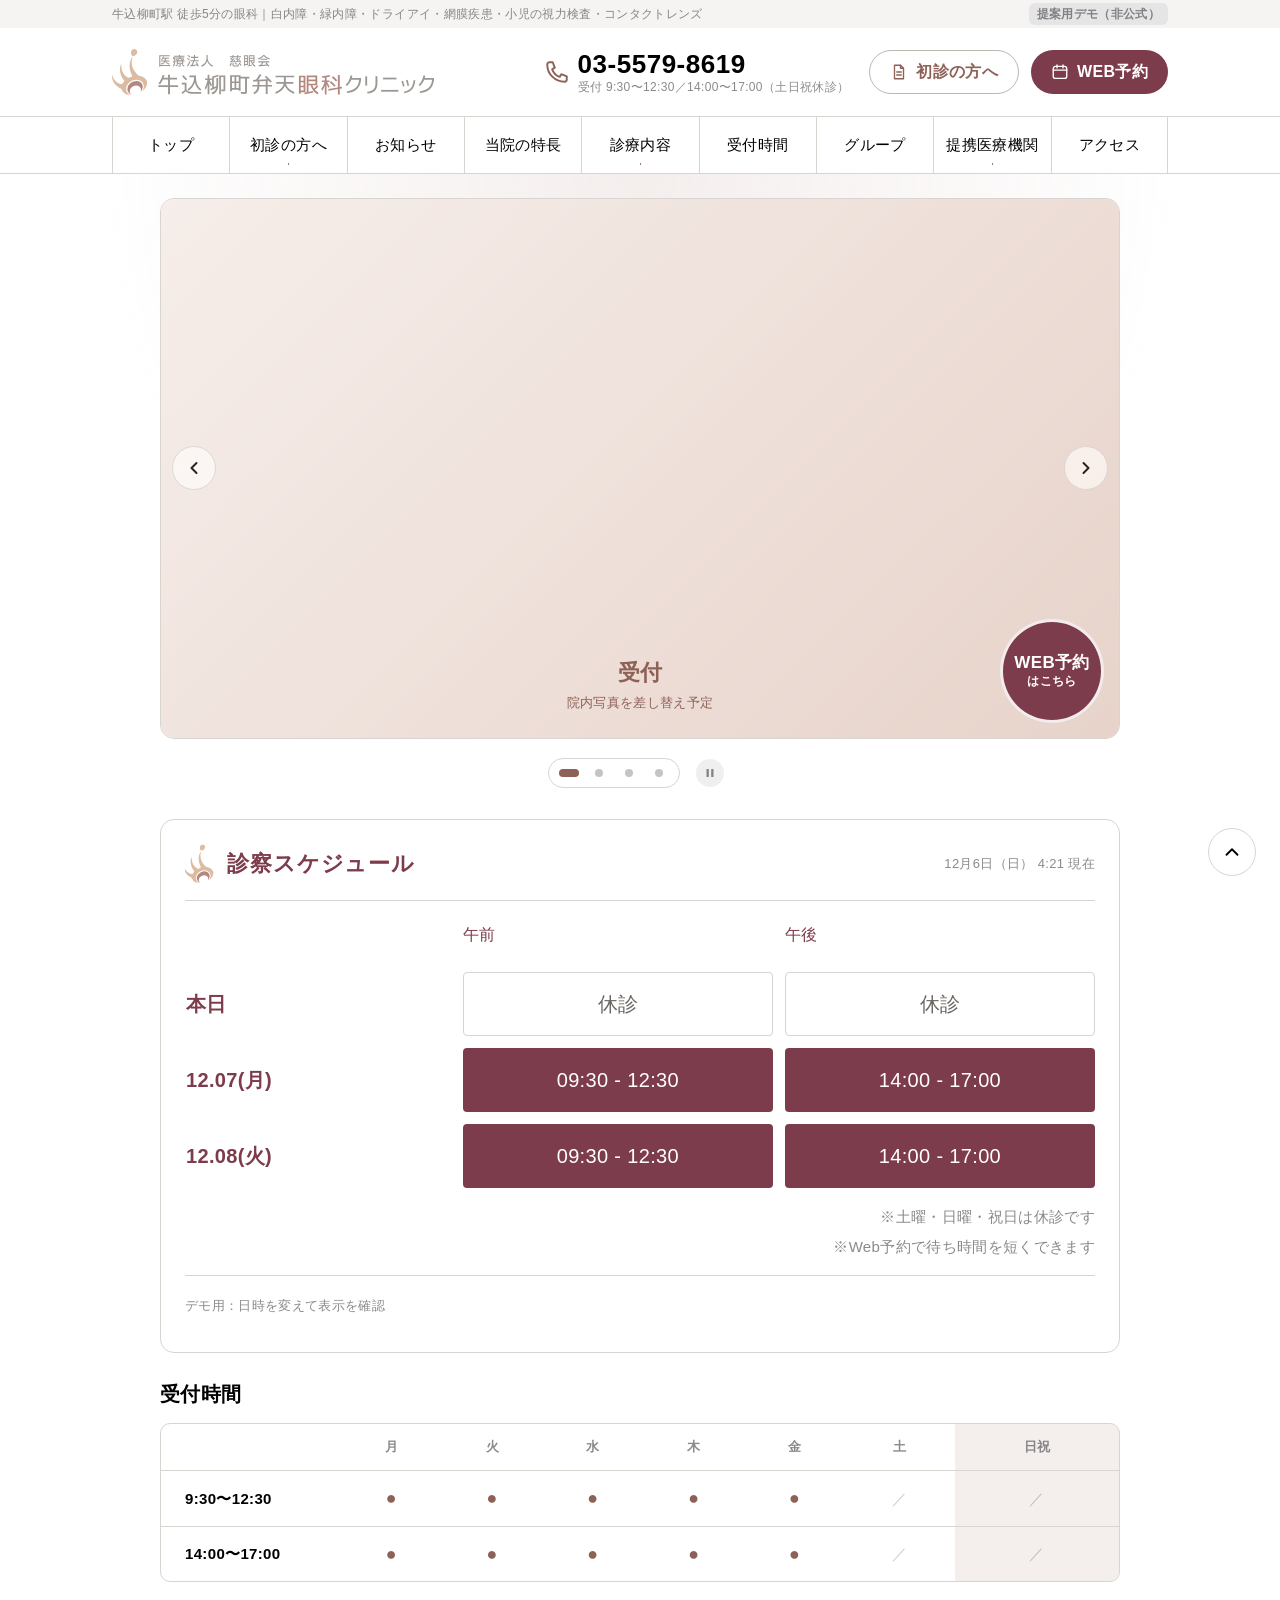
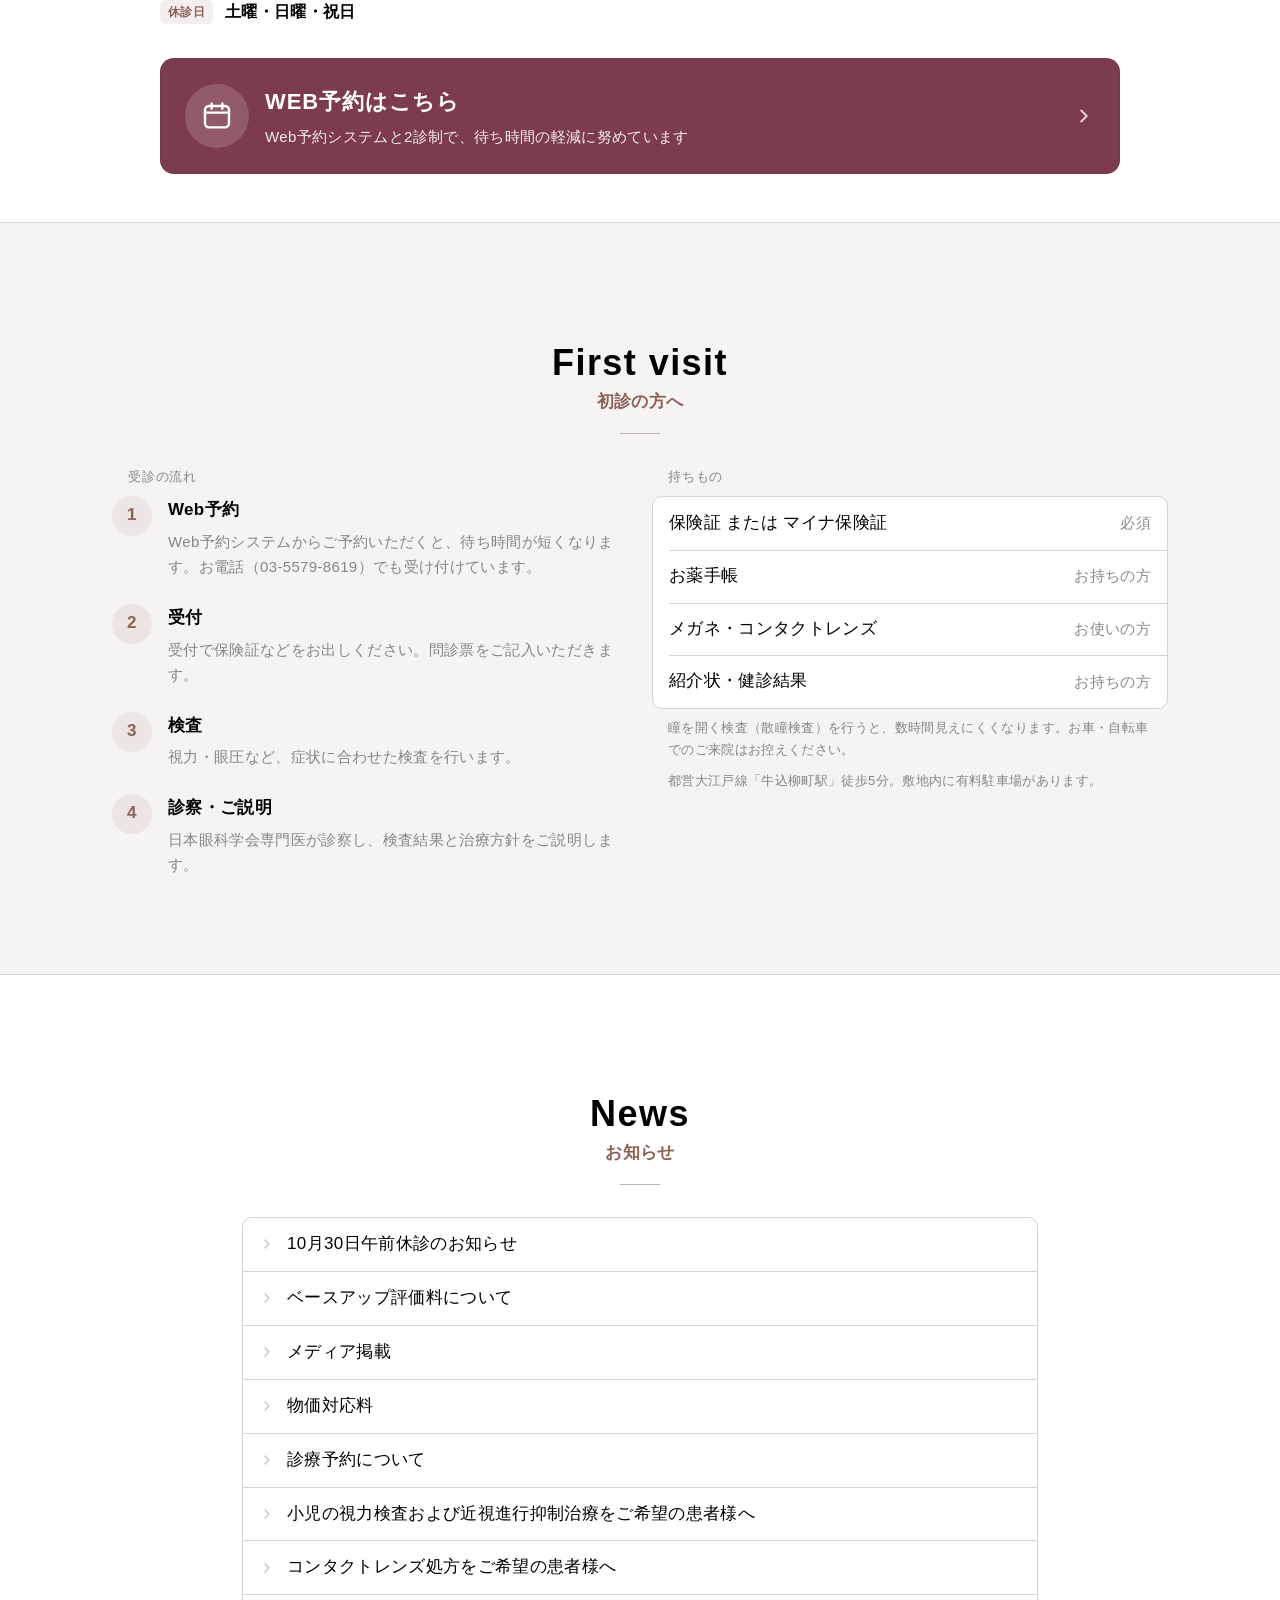
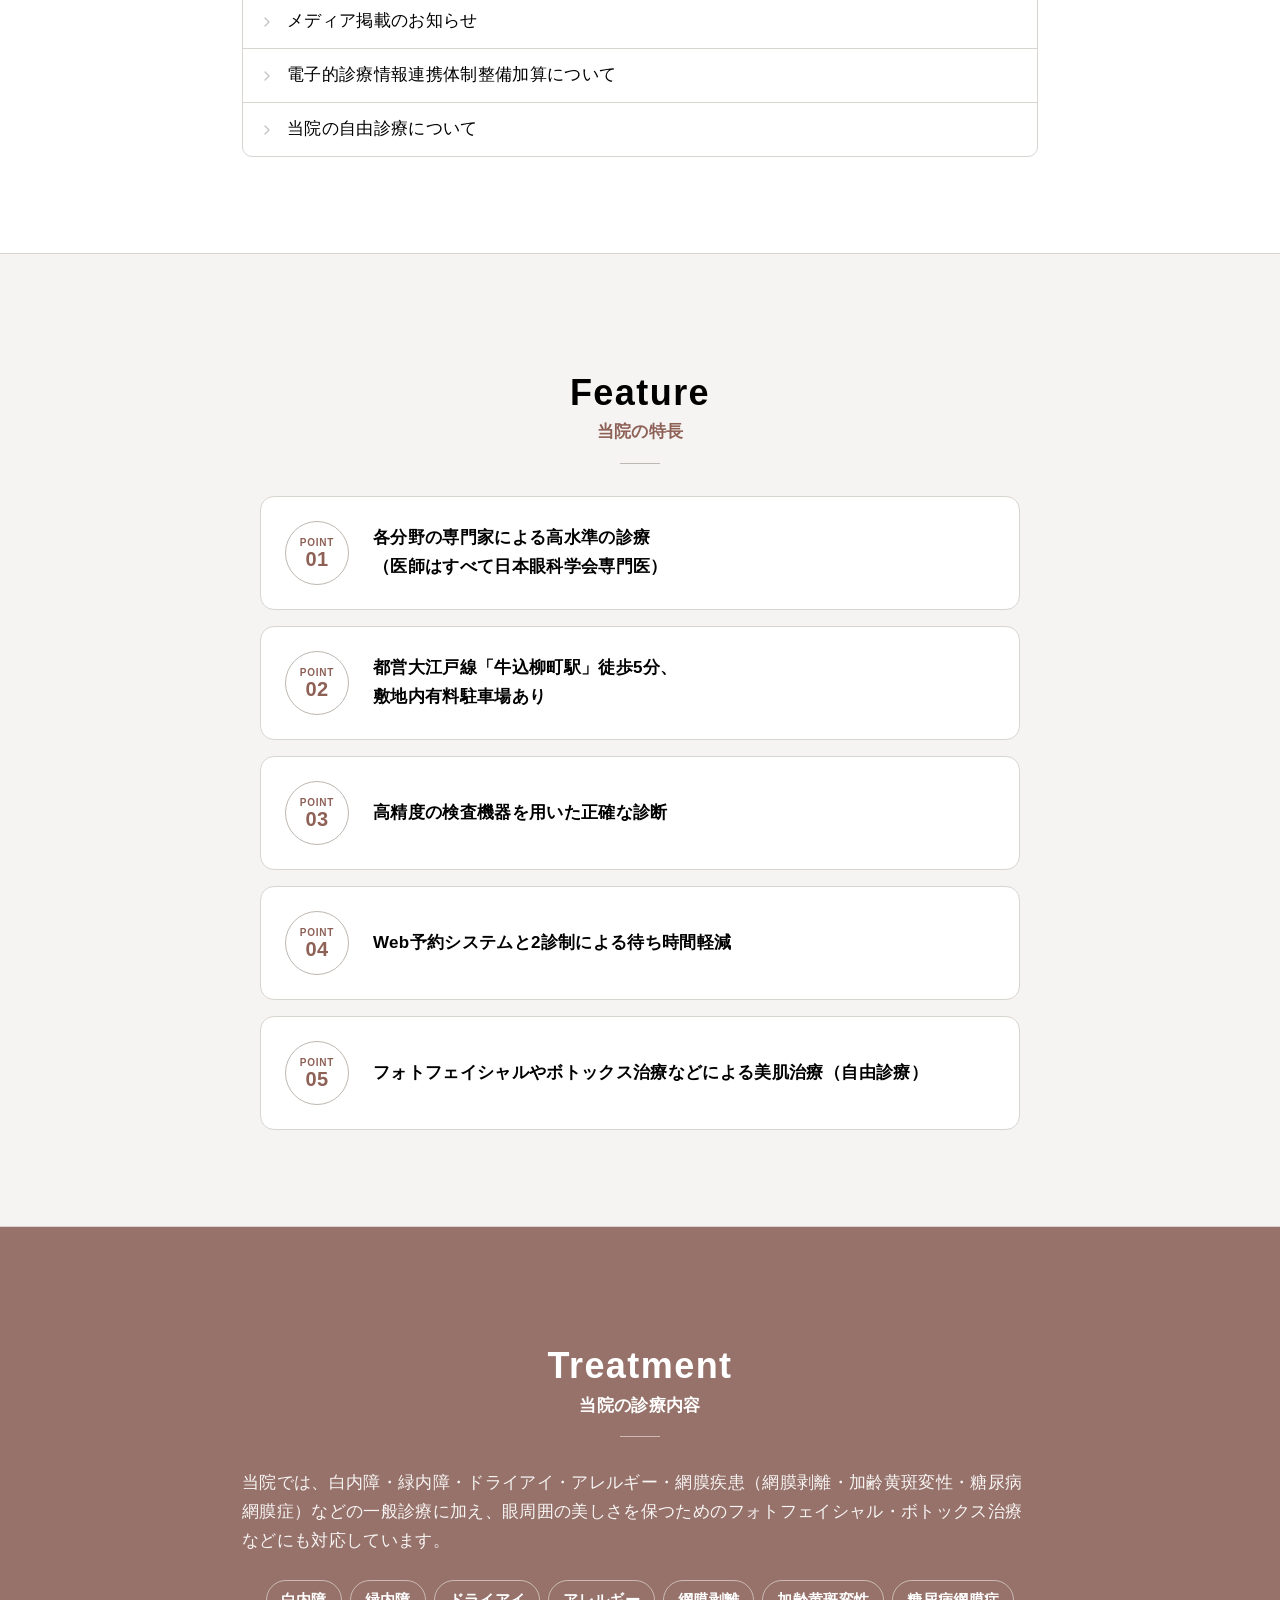
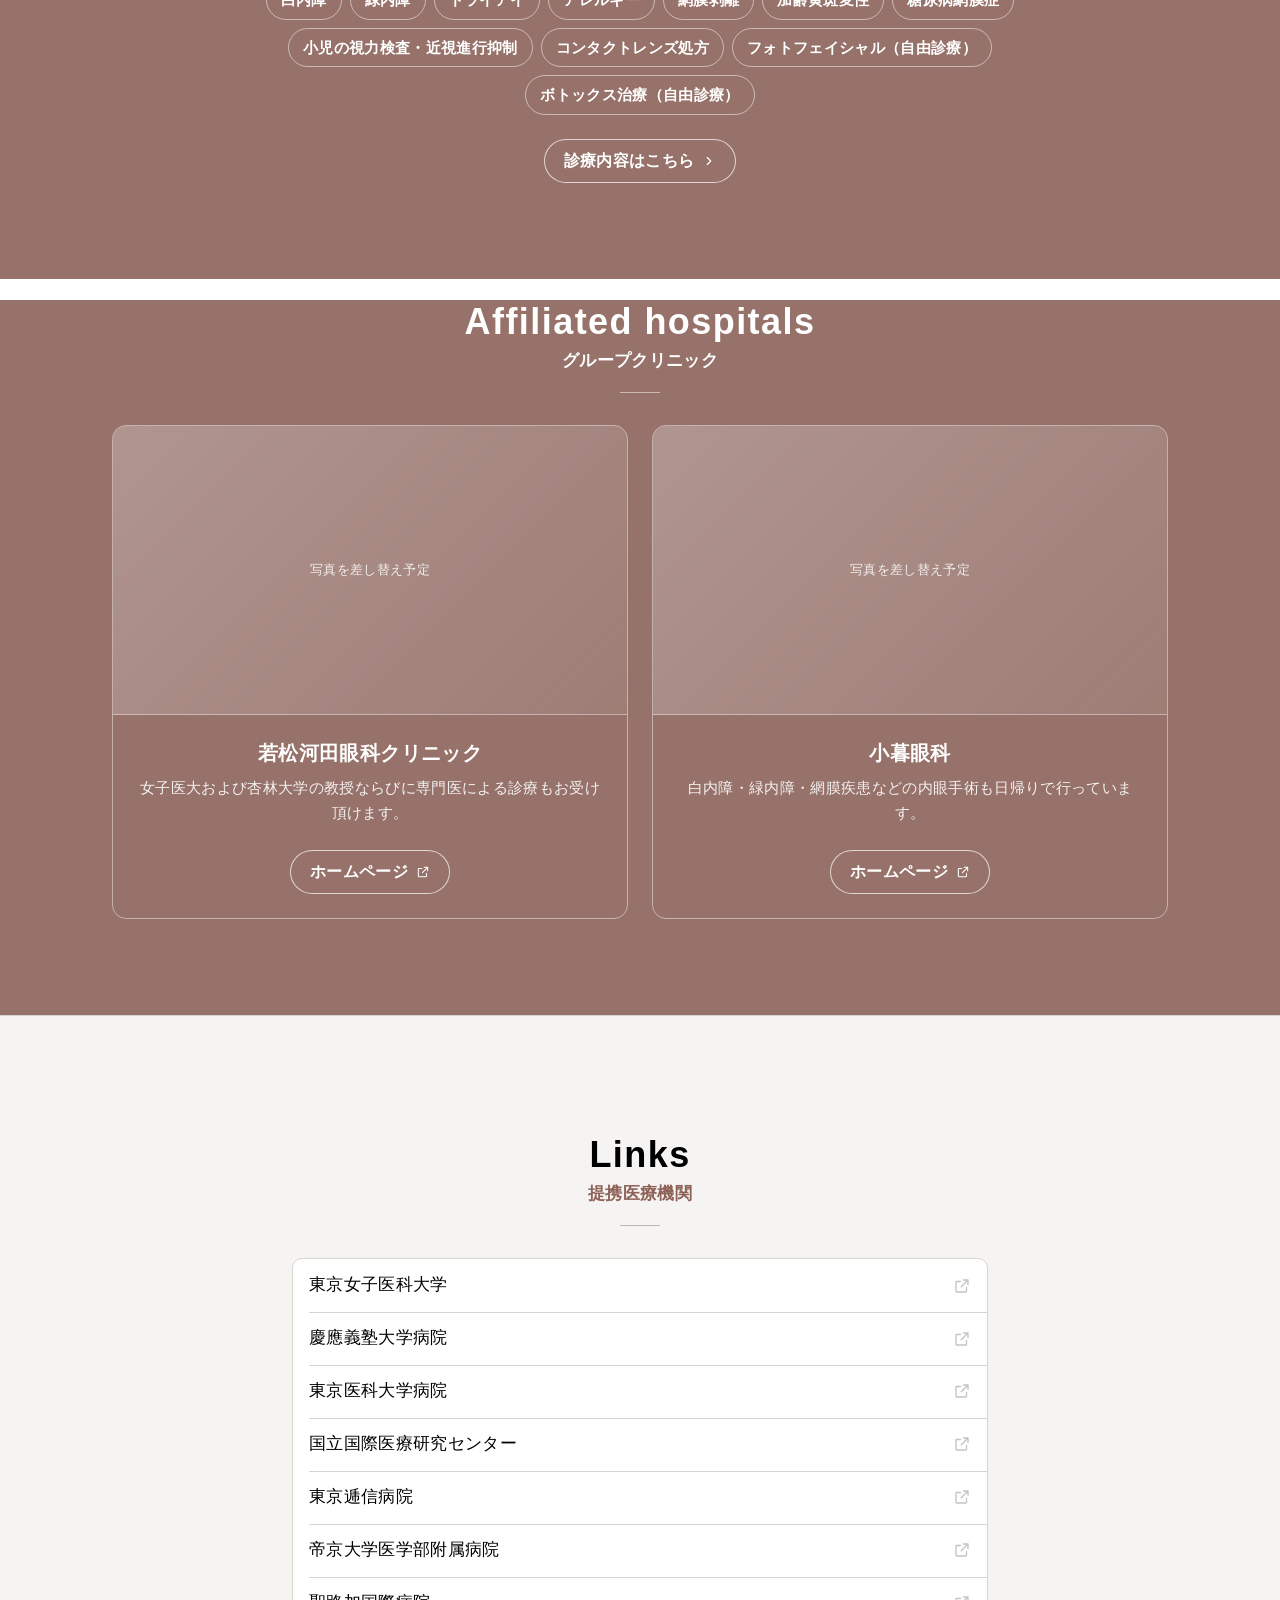
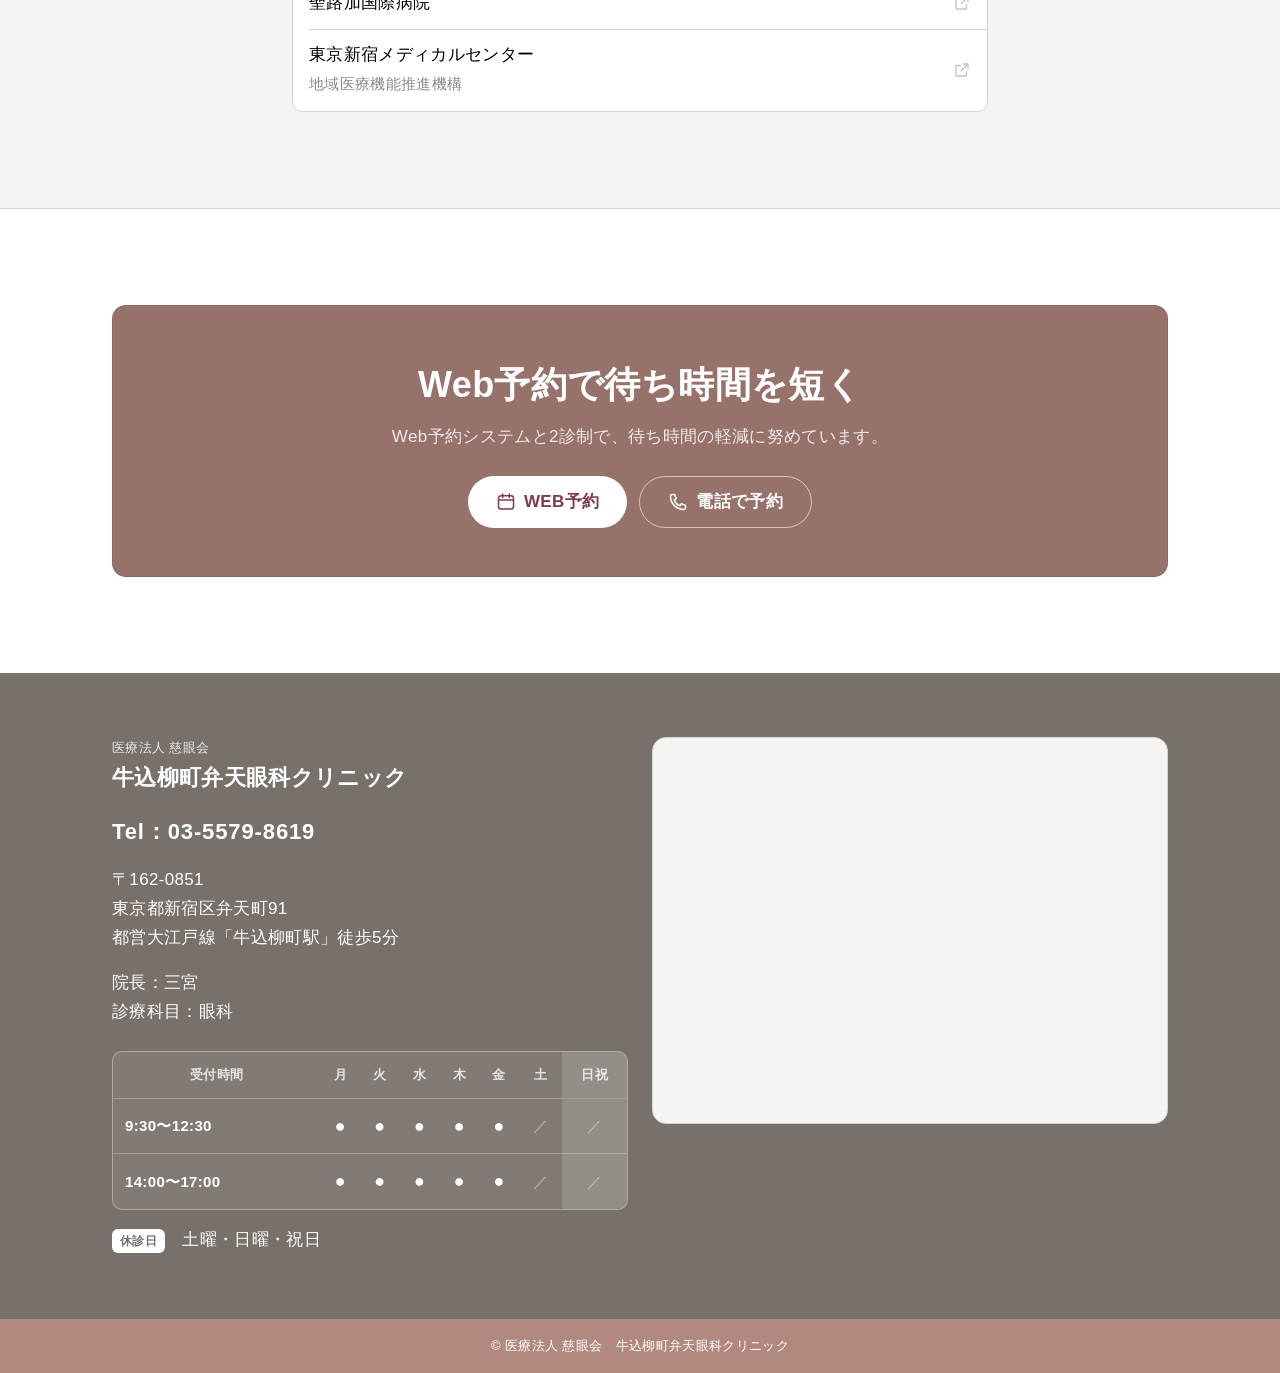
==== commit abcec467: "診察スケジュールのアイコンを医院ロゴのマークに変更 Co-Authored-By: Claude Opus 5.5 <noreply@anthropic.com> Claude-Session: ht" ====
--- a/index.html
+++ b/index.html
@@ -10,11 +10,13 @@
   <title>牛込柳町弁天眼科クリニック｜リニューアル提案デモ</title>
   <meta name="description" content="牛込柳町弁天眼科クリニック ウェブサイトリニューアルの提案用デモ（非公式）。">
   <link rel="stylesheet" href="assets/style.css">
+  <script src="assets/vendor/lenis.min.js" defer></script>
   <script src="assets/data.js"></script>
   <script src="assets/main.js" defer></script>
 </head>
 <body>
 <svg xmlns="http://www.w3.org/2000/svg" style="display:none" aria-hidden="true">
+  <symbol id="i-mark" viewBox="2 -1 48 61"><path fill="#b2887f" d="M38.77,45.67c-1.41-4.19-6.36-6.31-12.14-4.04-5.77,2.27-9.25,9.38-5.22,14.24.72.87,1.68,1.67,2.76,2.17.78.37.31.03-.02-.39-5.42-6.77,5.1-14.41,10.99-9.59,1.73,1.41,2.25,3.35,1.73,5.45-.14.58-.41,1.24-.34,1.27.16.07.93-1.27,1.28-1.87,1.2-2.07,1.74-4.93.96-7.24"/><path fill="#dcbba1" d="M44.36,40.73l-.04-.1c-1.08-2.99-3.95-5-7.01-5.85-1.18-.4-2.64-.39-3.66-.99-6.45-5.45-10.32-13.75-7.78-21.92.33-1.05.06-1.65-.44-.89-4.14,6.47-3.6,13.9-.77,20.91.21,1,1.77,2.71.51,3.38-.42.21-.91.35-1.35.53-1.32.5-2.49,1.38-3.74.58-5.59-3.11-8.46-9.56-8.22-15.82-.02-.36.06-1.2-.26-1.22-.22.08-.46.66-.54.98-.75,2.62-1.05,5.43-.76,8.21.32,3.02,1.32,6.02,2.93,8.6.62,1.02,1.41,1.96,2.13,2.88.24.35.34.7.23,1.05-.22.66-.83,1.17-1.21,1.75-1.55,2.53-1.72,2.44-4.41,1.58-4.92-1.54-8.28-5.88-9.46-10.75-.36-.7-.5.16-.52.58-.07,7.71,4.83,13.17,11.54,16.33.45.36.68.9.87,1.43,1.25,3.42,5.2,6.23,9.6,6.63.44.04,1.05.1,1.05.03,0-.04-.65-.35-1-.57-.78-.5-1.37-.97-2.09-1.82-4.4-5.21-.57-13.51,5.98-16.07,5.75-2.25,12.06-.67,13.99,4.31,1.22,3.14.55,6.46-.98,8.73-.1.14-.26.34-.32.4-.08.08-.06.15.04.12.05-.02.19-.09.27-.15,4.42-3.15,6.95-8.51,5.4-12.86"/><path fill="#dcbba1" d="M24.62,2.6c-.99,2.7.2,6.01,1.86,6.47,1.71.48,4.7-1.41,5.58-3.81.75-2.04-.33-4.29-2.38-5.03-2.05-.74-4.31.33-5.06,2.37"/></symbol>
   <symbol id="i-eye" viewBox="0 0 24 24" fill="none" stroke="currentColor" stroke-width="1.8" stroke-linecap="round" stroke-linejoin="round"><path d="M2 12s3.6-7 10-7 10 7 10 7-3.6 7-10 7S2 12 2 12Z"/><circle cx="12" cy="12" r="3.2"/></symbol>
   <symbol id="i-calendar" viewBox="0 0 24 24" fill="none" stroke="currentColor" stroke-width="1.8" stroke-linecap="round" stroke-linejoin="round"><rect x="3" y="4.5" width="18" height="16" rx="3"/><path d="M3 9.5h18M8 2.5v4M16 2.5v4"/></symbol>
   <symbol id="i-clock" viewBox="0 0 24 24" fill="none" stroke="currentColor" stroke-width="1.8" stroke-linecap="round" stroke-linejoin="round"><circle cx="12" cy="12" r="9"/><path d="M12 7v5l3 2"/></symbol>
@@ -88,7 +90,7 @@
 
 <div class="sheet" id="menu-sheet" data-open="false" role="dialog" aria-modal="true" aria-labelledby="sheet-title">
   <div class="sheet-backdrop" data-close-sheet></div>
-  <div class="sheet-panel">
+  <div class="sheet-panel" data-lenis-prevent>
     <div class="sheet-grabber"></div>
     <div class="sheet-header">
       <h2 id="sheet-title">メニュー</h2>
@@ -159,7 +161,7 @@
       </div>
       <section class="today-card schedule-card" id="hours" aria-labelledby="today-title" data-today>
         <div class="schedule-head">
-          <svg class="schedule-icon" width="28" height="28"><use href="#i-eye"/></svg>
+          <svg class="schedule-icon" width="32" height="40" aria-hidden="true"><use href="#i-mark"/></svg>
           <h2 id="today-title">診察スケジュール</h2>
           <time class="today-date" data-today-date></time>
         </div>
--- a/assets/style.css
+++ b/assets/style.css
@@ -2970,3 +2970,59 @@
   margin-right: 12px;
   font-variant-numeric: tabular-nums;
 }
+
+/* スライド：実際の写真 */
+.slide-photo.has-image {
+  position: relative;
+  padding: 0;
+  background: var(--bg-secondary);
+}
+
+.slide-photo.has-image img {
+  position: absolute;
+  inset: 0;
+  width: 100%;
+  height: 100%;
+  object-fit: cover;
+}
+
+.slide-chip {
+  position: absolute;
+  left: var(--s2);
+  bottom: var(--s2);
+  padding: 4px 12px;
+  border-radius: 980px;
+  background: rgba(255, 255, 255, 0.85);
+  -webkit-backdrop-filter: blur(10px);
+  backdrop-filter: blur(10px);
+  color: var(--accent);
+  font-size: var(--footnote);
+  font-weight: 700;
+}
+
+.carousel.is-single .carousel-arrow,
+.carousel.is-single .carousel-controls {
+  display: none;
+}
+
+/* ---------- Lenis（なめらかスクロール） ---------- */
+html.lenis,
+html.lenis body {
+  height: auto;
+}
+
+.lenis.lenis-smooth {
+  scroll-behavior: auto !important;
+}
+
+.lenis:not(.lenis-autoToggle).lenis-stopped {
+  overflow: clip;
+}
+
+.lenis [data-lenis-prevent] {
+  overscroll-behavior: contain;
+}
+
+.lenis.lenis-smooth iframe {
+  pointer-events: none;
+}
